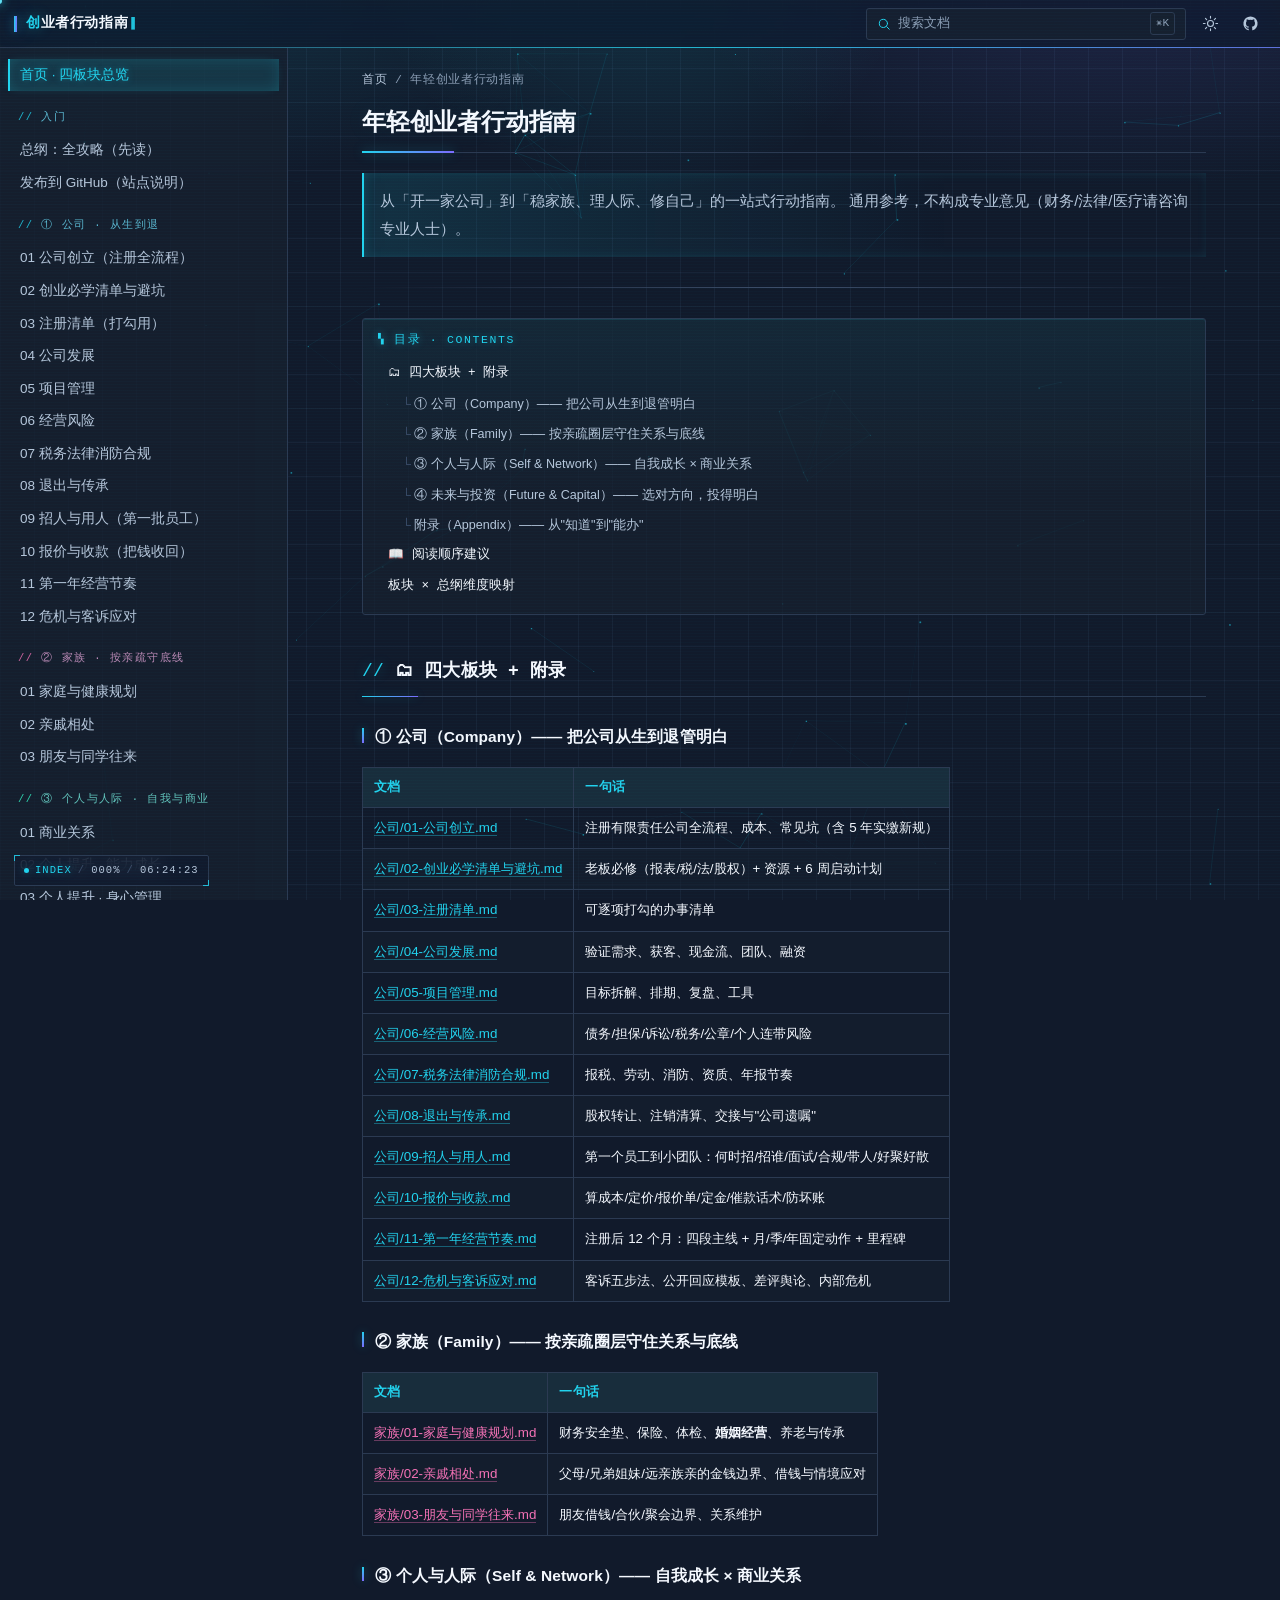
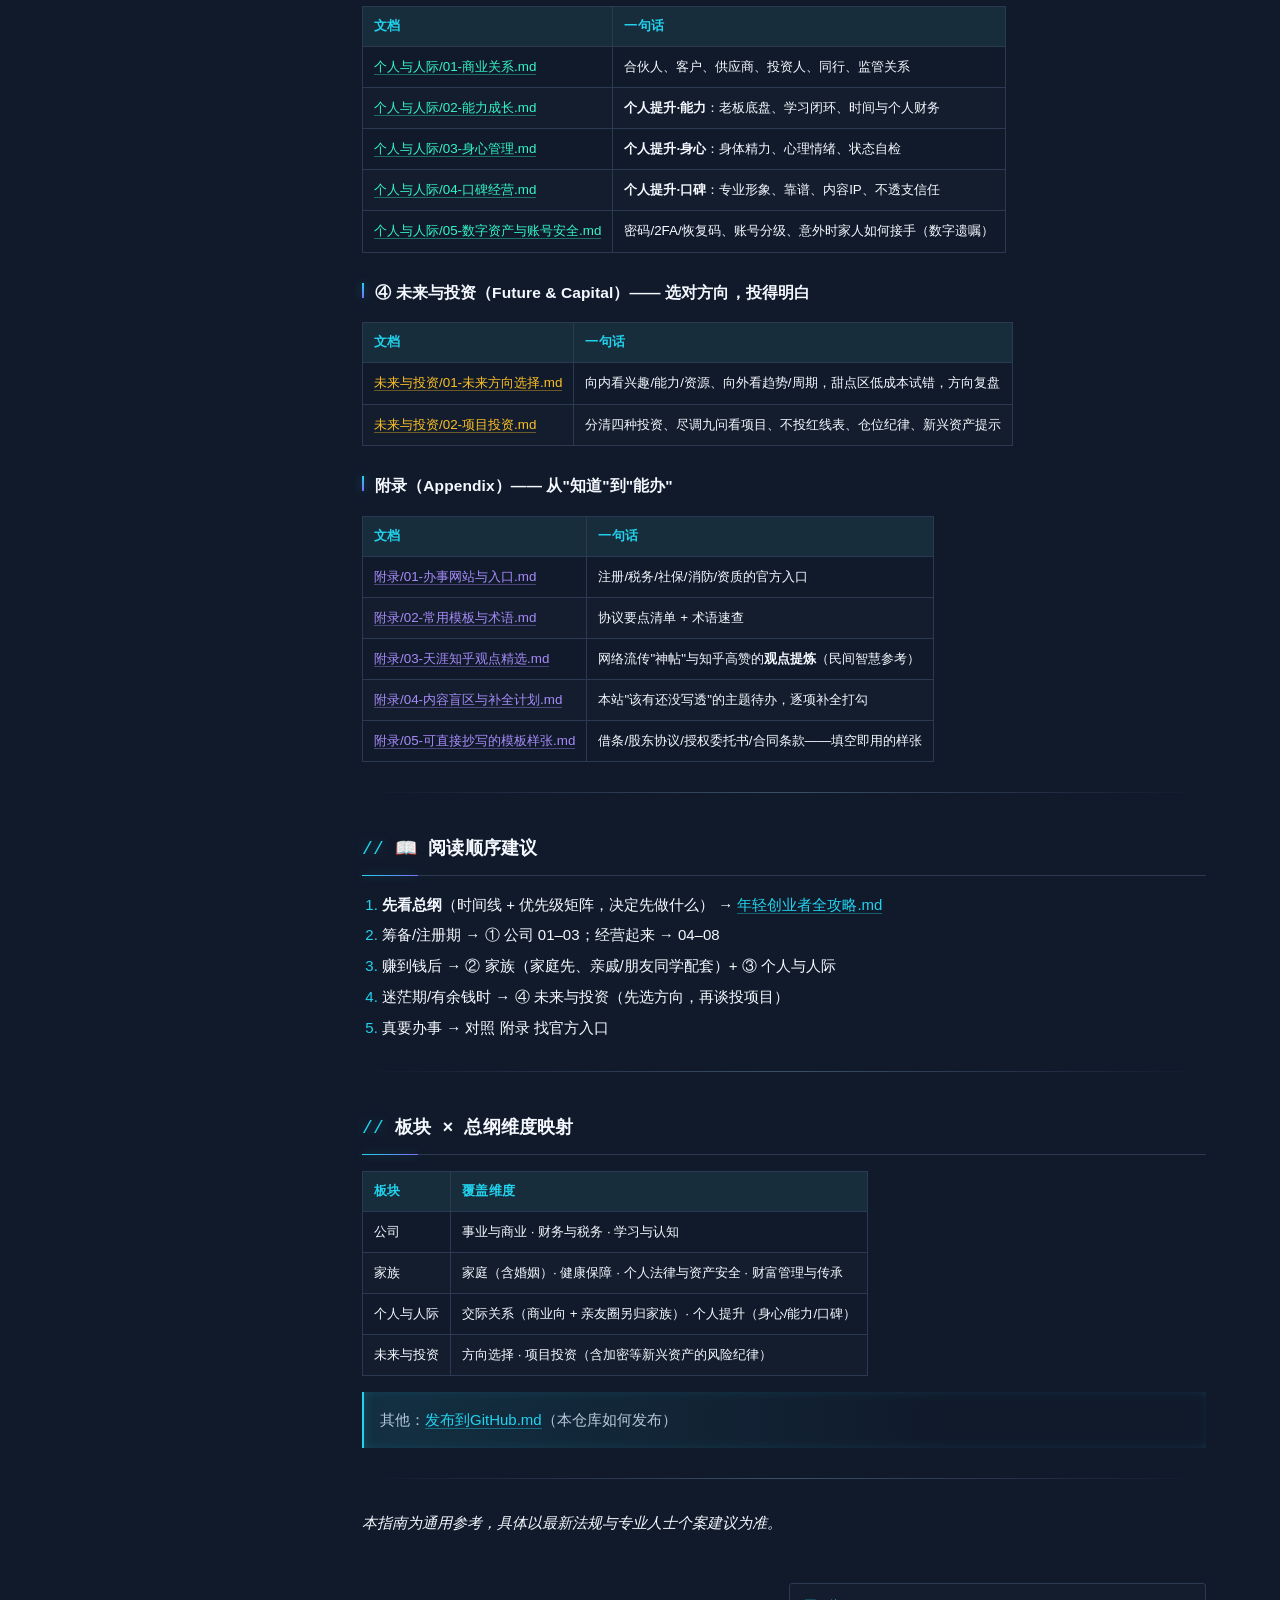
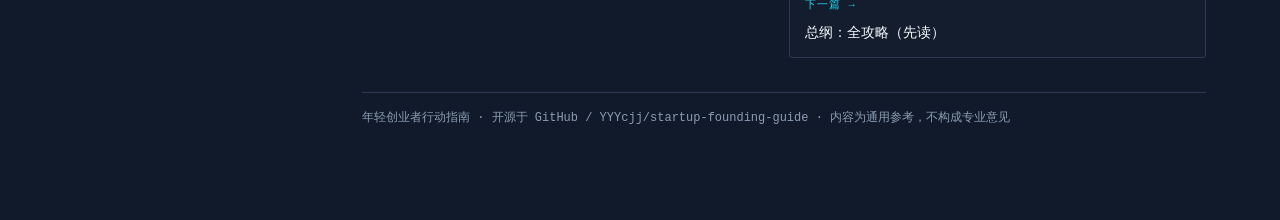
==== index.html @ 7c454488 "feat(fx): 去掉指针十字准星，改为光标光尾——canvas 绘制彗尾（按行进距离采样，尾巴长度不随刷新率变）、旋转能量核（悬停在链接/按钮上时'锁定'放大）、行进中向后 63 度锥角甩火星、点" ====
<!DOCTYPE html>
<html lang="zh-CN" data-theme="dark">
<head>
<meta charset="UTF-8">
<meta name="viewport" content="width=device-width, initial-scale=1.0, viewport-fit=cover">
<meta name="theme-color" content="#111a2b" media="(prefers-color-scheme: dark)">
<meta name="theme-color" content="#f7f9fc" media="(prefers-color-scheme: light)">
<title>年轻创业者行动指南</title>
<link rel="icon" href="data:image/svg+xml,%3Csvg xmlns='http://www.w3.org/2000/svg' viewBox='0 0 100 100'%3E%3Crect width='100' height='100' rx='20' fill='%23111a2b'/%3E%3Crect x='7' y='7' width='86' height='86' rx='14' fill='none' stroke='%2322d3ee' stroke-width='4'/%3E%3Ctext x='50' y='68' font-size='46' text-anchor='middle' fill='%2322d3ee' font-family='monospace'%3E创%3C/text%3E%3C/svg%3E">
<link rel="stylesheet" href="assets/style.css">
<script src="assets/nav.js"></script>
<script src="assets/vendor/marked.min.js"></script>
</head>
<body>
<div class="progress" id="progress"></div>

<!-- FX-2：粒子星网 / 光标光尾 / 换页冲击波 / HUD 遥测 / 开机自检 -->
<canvas class="fx-stars" id="fxStars" aria-hidden="true"></canvas>
<canvas class="fx-trail" id="fxTrail" aria-hidden="true"></canvas>
<div class="fx-wipe" id="fxWipe" aria-hidden="true"></div>
<div class="fx-hud" id="fxHud" aria-hidden="true">
  <span class="hud-dot"></span>
  <span class="hud-sec" id="hudSec">INDEX</span>
  <span class="hud-sep">/</span>
  <span class="hud-num" id="hudPct">000%</span>
  <span class="hud-sep">/</span>
  <span class="hud-num" id="hudTime">--:--:--</span>
</div>
<div class="fx-boot" id="fxBoot" aria-hidden="true">
  <div class="fx-boot-inner">
    <div class="fx-boot-title"><b>创</b> · FOUNDER OS</div>
    <div class="fx-boot-log" id="fxBootLog"></div>
    <div class="fx-boot-bar"><i id="fxBootBar"></i></div>
    <div class="fx-boot-hint">点击任意位置跳过</div>
  </div>
</div>

<header class="topbar">
  <button class="icon-btn menu" id="btnMenu" aria-label="菜单">
    <svg viewBox="0 0 24 24" fill="none" stroke="currentColor" stroke-width="1.6" stroke-linecap="round"><path d="M3 6h18M3 12h18M3 18h18"/></svg>
  </button>
  <div class="logo"><b>创</b><span class="full">业者行动指南</span></div>
  <div class="spacer"></div>
  <div class="search-pill" id="searchPill" role="button" tabindex="0" aria-label="搜索">
    <svg viewBox="0 0 24 24" fill="none" stroke="currentColor" stroke-width="1.7" stroke-linecap="round"><circle cx="11" cy="11" r="7"/><path d="M16.5 16.5 21 21"/></svg>
    <span>搜索文档</span><span class="kbd">⌘K</span>
  </div>
  <button class="icon-btn" id="btnTheme" aria-label="切换主题" title="切换主题">
    <svg class="icon-moon" viewBox="0 0 24 24" fill="none" stroke="currentColor" stroke-width="1.6" stroke-linecap="round"><path d="M21 12.8A8.5 8.5 0 1 1 11.2 3a7 7 0 0 0 9.8 9.8Z"/></svg>
    <svg class="icon-sun" viewBox="0 0 24 24" fill="none" stroke="currentColor" stroke-width="1.6" stroke-linecap="round"><circle cx="12" cy="12" r="4.2"/><path d="M12 2v2.4M12 19.6V22M2 12h2.4M19.6 12H22M4.9 4.9l1.7 1.7M17.4 17.4l1.7 1.7M19.1 4.9l-1.7 1.7M6.6 17.4l-1.7 1.7"/></svg>
  </button>
  <button class="icon-btn" id="btnGit" aria-label="GitHub 仓库" title="GitHub 仓库">
    <svg viewBox="0 0 24 24" fill="currentColor"><path d="M12 2a10 10 0 0 0-3.16 19.49c.5.09.68-.22.68-.48v-1.7c-2.78.6-3.37-1.34-3.37-1.34-.45-1.16-1.1-1.47-1.1-1.47-.9-.62.07-.6.07-.6 1 .07 1.53 1.03 1.53 1.03.88 1.52 2.31 1.08 2.87.83.09-.64.35-1.08.63-1.33-2.22-.25-4.55-1.11-4.55-4.94 0-1.09.39-1.98 1.03-2.68-.1-.25-.45-1.27.1-2.65 0 0 .84-.27 2.75 1.02a9.5 9.5 0 0 1 5 0c1.91-1.29 2.75-1.02 2.75-1.02.55 1.38.2 2.4.1 2.65.64.7 1.03 1.59 1.03 2.68 0 3.84-2.34 4.68-4.57 4.93.36.31.68.92.68 1.85v2.74c0 .27.18.58.69.48A10 10 0 0 0 12 2Z"/></svg>
  </button>
</header>

<div class="scrim" id="scrim"></div>
<div class="layout">
  <aside class="side" id="side"></aside>
  <main class="content">
    <div class="crumb" id="crumb"></div>
    <article class="doc" id="doc"><div class="splash"><div class="spin"></div>加载中…</div></article>
    <div class="pager" id="pager"></div>
    <footer class="site-foot" id="siteFoot"></footer>
  </main>
</div>

<button class="to-top" id="toTop" aria-label="回到顶部">↑</button>

<!-- 搜索面板 -->
<div class="search-box" id="searchBox">
  <div class="search-card">
    <input id="searchInput" type="text" placeholder="输入关键词搜索全文（支持中文）…" autocomplete="off">
    <div class="search-results" id="searchResults"></div>
  </div>
</div>

<script>
(function () {
  "use strict";
  var S = window.SITE, FLAT = window.FLAT;
  var cache = {};          // path -> {text, html, title}
  var curFile = null;
  var $ = function (id) { return document.getElementById(id); };
  var docEl = $("doc"), crumbEl = $("crumb"), pagerEl = $("pager"), sideEl = $("side");
  var lastSearchQuery = "";

  /* ---------- 主题 ---------- */
  // v2：改用新键位，避免旧的浅色偏好覆盖新的暗黑默认值（一次性迁移）
  var THEME_KEY = "sg-theme-v2";
  function applyTheme(t) {
    document.documentElement.setAttribute("data-theme", t);
    var btn = $("btnTheme");
    var label = t === "dark" ? "切换到浅色" : "切换到深色";
    btn.setAttribute("aria-label", label);
    btn.setAttribute("title", label);
    try { localStorage.setItem(THEME_KEY, t); } catch (e) {}
  }
  (function initTheme() {
    var saved = null; try { saved = localStorage.getItem(THEME_KEY); } catch (e) {}
    // 默认走暗黑霓虹；用户手动切过一次后尊重其选择
    applyTheme(saved || "dark");
  })();
  $("btnTheme").onclick = function () {
    var cur = document.documentElement.getAttribute("data-theme");
    applyTheme(cur === "dark" ? "light" : "dark");
  };

  /* ---------- 路径编码（中文路径） ---------- */
  function enc(f) {
    return f.split("/").map(encodeURIComponent).join("/");
  }

  /* ---------- 板块识别：取路径首段，用于按板块换色 ---------- */
  var SECS = ["公司", "家族", "个人与人际", "未来与投资", "附录"];
  function secOf(f) {
    var g = (f || "").split("/")[0];
    return SECS.indexOf(g) >= 0 ? g : "";
  }
  function setPageSec(f) {
    var s = secOf(f);
    if (s) document.documentElement.setAttribute("data-sec", s);
    else document.documentElement.removeAttribute("data-sec");
    hudSecUpdate();                    // 左下角遥测条同步显示当前板块
  }
  /* 给指向各板块的站内链接打色标 —— 一眼看出这条链接跳到哪个板块 */
  function tagLinks() {
    var as = docEl.querySelectorAll("a[href]");
    for (var i = 0; i < as.length; i++) {
      var m = (as[i].getAttribute("href") || "").match(/^#\/([^#]+)/);
      if (!m) continue;
      var p; try { p = decodeURIComponent(m[1]); } catch (e) { p = m[1]; }
      var s = secOf(p);
      if (s) as[i].setAttribute("data-sec", s);
    }
  }

  /* ---------- 侧栏 ---------- */
  function buildNav() {
    var h = "";
    h += '<div class="group"><a class="item" data-f="' + S.home.f + '" href="#/' + enc(S.home.f) + '">' + S.home.t + '</a></div>';
    S.groups.forEach(function (g) {
      var sk = secOf(g.items.length ? g.items[0].f : "");
      h += '<div class="group"' + (sk ? ' data-sec="' + sk + '"' : "") + '><div class="group-name">' + g.name + "</div>";
      g.items.forEach(function (it) {
        h += '<a class="item" data-f="' + it.f + '" href="#/' + enc(it.f) + '">' + it.t + "</a>";
      });
      h += "</div>";
    });
    sideEl.innerHTML = h;
    sideEl.addEventListener("click", function (e) {
      var a = e.target.closest("a.item");
      if (a) closeNav();
    });
  }
  function setActive(f) {
    var items = sideEl.querySelectorAll("a.item");
    for (var i = 0; i < items.length; i++) {
      items[i].classList.toggle("active", items[i].getAttribute("data-f") === f);
    }
  }
  /* 移动端抽屉 */
  function openNav() { document.body.classList.add("nav-open"); }
  function closeNav() { document.body.classList.remove("nav-open"); }
  $("btnMenu").onclick = openNav;
  $("scrim").onclick = closeNav;
  window.addEventListener("resize", function () { if (innerWidth > 900) closeNav(); });

  /* ---------- Markdown 渲染配置 ---------- */
  marked.setOptions({ gfm: true, breaks: false });
  /* 站内相对链接规范化：把 md 里相对「所在目录」的链接解析回仓库根路径 */
  var curSegs = [];   // 当前文档所在目录的路径段，如 ['公司'] / []
  function normJoin(rel) {
    var seg = curSegs.slice();
    rel.split("/").forEach(function (p) {
      if (!p || p === ".") return;
      if (p === "..") { if (seg.length) seg.pop(); }
      else seg.push(p);
    });
    return seg.join("/");
  }
  var renderer = new marked.Renderer();
  renderer.link = function (href, title, text) {
    if (!href) return text;
    if (/^https?:|^mailto:/i.test(href)) {
      return '<a href="' + href + '" target="_blank" rel="noopener"' + (title ? ' title="' + title + '"' : "") + ">" + text + "</a>";
    }
    if (href.charAt(0) === "#") {   // 同页锚点
      return '<a href="' + href + '"' + (title ? ' title="' + title + '"' : "") + ">" + text + "</a>";
    }
    var target = normJoin(href);    // 站内相对 → 仓库根路径
    var isMd = /\.md$/i.test(target);
    return '<a href="' + (isMd ? "#/" + enc(target) : enc(target)) + '"' + (title ? ' title="' + title + '"' : "") + ">" + text + "</a>";
  };
  renderer.image = function (href, title, text) {
    var src = /^https?:/i.test(href) ? href : enc(normJoin(href));
    return '<img src="' + src + '" alt="' + (text || "") + '"' + (title ? ' title="' + title + '"' : "") + ">";
  };
  marked.setOptions({ renderer: renderer });

  /* ---------- 文档加载 ---------- */
  function guessTitle(text) {
    var m = text.match(/^#\s+(.+)$/m);
    return m ? m[1].trim() : "";
  }
  function fetchDoc(f) {
    return fetch(enc(f), { cache: "no-store" }).then(function (r) {
      if (!r.ok) throw new Error("HTTP " + r.status);
      return r.text();
    });
  }
  function ensure(f) {
    if (cache[f]) return Promise.resolve(cache[f]);
    return fetchDoc(f).then(function (text) {
      var title = guessTitle(text);
      curSegs = f.indexOf("/") >= 0 ? f.split("/").slice(0, -1) : [];
      var html = marked.parse(text);
      cache[f] = { text: text, html: html, title: title };
      return cache[f];
    });
  }
  function docLinkText(f) {
    for (var i = 0; i < FLAT.length; i++) if (FLAT[i].f === f) return FLAT[i].t;
    return f.replace(/\.md$/, "");
  }
  function load(f, fromHash) {
    var promise;
    if (curFile === f && cache[f]) promise = Promise.resolve(cache[f]);
    else promise = ensure(f);
    if (!fromHash && history.replaceState) {
      try { history.replaceState(null, "", "#/" + enc(f)); } catch (e) {}
    }
    promise.then(function (d) {
      curFile = f;
      setPageSec(f);            // 整页换色：标题/链接/表头/进度条/背景光晕全部跟随
      setActive(f);
      var siteT = "年轻创业者行动指南";
      document.title = d.title && d.title !== siteT ? d.title + " · " + siteT : siteT;
      crumbEl.innerHTML = crumbFor(d.title);
      docEl.innerHTML = d.html;
      injectIds();
      buildToc(d);
      tagLinks();
      buildPager(f);
      markSearch();
      window.scrollTo(0, 0);
      armReveal();
      wipe();               // 换页冲击波（首次进入不播）
      decodeH1();           // 标题字形逐帧落定
      onScroll();           // 立刻同步 HUD 读数的百分比
      // 记住位置（含锚点）
      var key = "sg-last"; try { localStorage.setItem(key, f); } catch (e) {}
      var anchor = location.hash.replace(/^#\/.*?(?=#|$)/, "");
      if (anchor && fromHash) {
        var aId = null;
        try { aId = decodeURIComponent(anchor.slice(1)); } catch (err) { aId = anchor.slice(1); }
        var el = document.getElementById(aId);
        if (el) setTimeout(function () { el.scrollIntoView(); }, 30);
      }
    }).catch(function (err) {
      // 友好化：不再只丢一行报错，给出可点的出口（回首页 / 去搜索 / 看同类文档）
      if (io) io.disconnect();
      curFile = null;
      setPageSec("");
      setActive("");
      crumbEl.innerHTML = crumbFor("未找到");
      pagerEl.innerHTML = "";
      document.title = "未找到 · 年轻创业者行动指南";
      var guess = f.replace(/\.md$/i, "").split("/").pop().replace(/^\d+-/, "");
      docEl.innerHTML =
        '<div class="doc-error">' +
          '<div class="err-code">404</div>' +
          '<div class="err-title">找不到这篇文档</div>' +
          '<div class="err-path">' + f + "</div>" +
          '<div class="err-hint">可能是链接拼写有误，或这篇内容被改名/移动过。</div>' +
          '<div class="err-acts">' +
            '<a class="err-btn primary" href="#/">返回首页</a>' +
            '<a class="err-btn" href="#" id="errSearch">搜索「' + guess + '」</a>' +
          "</div>" +
        "</div>";
      var sb = $("errSearch");
      if (sb) sb.onclick = function (ev) {
        ev.preventDefault();
        openSearch();
        $("searchInput").value = guess;
        doSearch(guess);
      };
    });
  }
  function crumbFor(title) {
    return '<a href="#/">首页</a> / <span>' + (title || "") + "</span>";
  }
  /* 给 h1-h3 加锚点 id（兼容 GitHub 中文锚点命名） */
  function slug(s) {
    return s.trim().toLowerCase().replace(/[^\w\u4e00-\u9fa5]+/g, "-").replace(/^-+|-+$/g, "") || "sec";
  }
  function injectIds() {
    var hs = docEl.querySelectorAll("h1, h2, h3");
    var used = {};
    hs.forEach(function (h) {
      var base = slug(h.textContent);
      var id = base, n = 1;
      while (used[id]) { id = base + "-" + (++n); }
      used[id] = 1;
      h.id = id;
    });
  }
  function buildToc(d) {
    var old = docEl.querySelector(".toc-box");
    if (old) old.remove();
    var hs = docEl.querySelectorAll("h2, h3");
    if (hs.length < 3) return;
    var html = "<details class='toc-box' open><summary>目录 · CONTENTS</summary><ul>";
    hs.forEach(function (h) {
      var lv = h.tagName === "H2" ? "lv2" : "lv3";
      // 链接用站点路由格式 #/文件.md#锚点：新标签打开/深链也能正确落到锚点，不会把 hash 顶掉而跳回首页
      html += "<li class='" + lv + "'><a href='#/" + enc(curFile) + "#" + encodeURIComponent(h.id) + "'>" + h.textContent + "</a></li>";
    });
    html += "</ul></details>";
    var firstH2 = docEl.querySelector("h2");
    if (firstH2) firstH2.insertAdjacentHTML("beforebegin", html);
    else docEl.insertAdjacentHTML("beforeend", html);
  }

  /* ---------- 页内锚点点击：短距离平滑滚动，长距离直接跳（避免整屏高速掠过/动画打架的乱感） ---------- */
  docEl.addEventListener("click", function (e) {
    var a = e.target.closest ? e.target.closest("a") : null;
    if (!a) return;
    var h = a.getAttribute("href") || "";
    var id = null;
    var m2 = h.match(/^#\/[^#]*#([\s\S]+)$/);           // #/文件.md#锚点
    if (m2) {
      try { id = decodeURIComponent(m2[1]); } catch (err) { id = m2[1]; }
    } else if (h.charAt(0) === "#" && h.indexOf("#/") !== 0) {  // 裸 #锚点
      try { id = decodeURIComponent(h.slice(1)); } catch (err) { id = h.slice(1); }
    }
    if (!id) return;
    var el = document.getElementById(id);
    if (!el || !docEl.contains(el)) return;   // 找不到目标 = 跨文档链接，交给默认行为
    e.preventDefault();
    // 目标标题距视口顶部 ~66px（吸顶栏 52 + 留白）
    var dist = el.getBoundingClientRect().top - 66;
    window.scrollTo({
      top: Math.max(0, window.scrollY + dist),
      behavior: Math.abs(dist) > window.innerHeight * 0.6 ? "auto" : "smooth"
    });
    try { history.replaceState(null, "", "#/" + enc(curFile) + "#" + encodeURIComponent(id)); } catch (err) {}
  });
  function buildPager(f) {
    var idx = -1;
    for (var i = 0; i < FLAT.length; i++) if (FLAT[i].f === f) { idx = i; break; }
    var prev = idx > 0 ? FLAT[idx - 1] : null;
    var next = idx >= 0 && idx < FLAT.length - 1 ? FLAT[idx + 1] : null;
    var h = "";
    if (prev) h += '<a href="#/' + enc(prev.f) + '"><span class="dir">← 上一篇</span><span class="tt">' + prev.t + "</span></a>";
    else h += "<a style='visibility:hidden'></a>";
    if (next) h += '<a href="#/' + enc(next.f) + '"><span class="dir">下一篇 →</span><span class="tt">' + next.t + "</span></a>";
    pagerEl.innerHTML = h;
  }

  /* ---------- 全文搜索 ---------- */
  var allDocsReady = false;
  function preloadAll() {
    /* 分批预热：一次性开 30 条连接会把浏览器的并发额度占满，
       用户此时点侧栏就得排队等（弱网下能等出好几秒）。改成每批 4 篇、
       批间让出一帧，用户的手动导航永远优先。 */
    var i = 0;
    function batch() {
      if (i >= FLAT.length) { allDocsReady = true; return; }
      var ps = FLAT.slice(i, i + 4).map(function (it) { return ensure(it.f).catch(function () {}); });
      i += 4;
      Promise.all(ps).then(function () { setTimeout(batch, 30); });
    }
    return batch();
  }
  function ctxSnippet(text, q, max) {
    var idx = text.indexOf(q);
    if (idx < 0) return "";
    var start = Math.max(0, idx - max);
    var end = Math.min(text.length, idx + q.length + max);
    var s = text.slice(start, end).replace(/[#*`>|]/g, "").replace(/\s+/g, " ");
    if (start > 0) s = "…" + s;
    if (end < text.length) s = s + "…";
    return s;
  }
  function doSearch(q) {
    var box = $("searchResults");
    q = q.trim();
    lastSearchQuery = q;
    if (!q) { box.innerHTML = '<div class="none">输入关键词，全文即时搜索</div>'; return; }
    var results = [];
    FLAT.forEach(function (it) {
      var d = cache[it.f];
      if (!d) return;
      var low = d.text.toLowerCase(), lq = q.toLowerCase();
      var idx = low.indexOf(lq);
      if (idx < 0) return;
      results.push({ t: it.t, f: it.f, g: it.g, snip: ctxSnippet(d.text, low, 60) });
    });
    if (!results.length) { box.innerHTML = '<div class="none">没有匹配「' + q + '」的内容，换个关键词试试</div>'; return; }
    var h = "";
    results.forEach(function (r) {
      h += '<a href="#/' + enc(r.f) + '" data-q="' + q.replace(/"/g, "&quot;") + '">'
         + '<div class="r-t">' + r.t + '</div>'
         + '<div class="r-f">' + (r.g || "首页") + "</div>"
         + '<div class="r-s">' + r.snip + "</div></a>";
    });
    box.innerHTML = h;
  }
  /* 打开搜索 */
  function openSearch() { $("searchBox").classList.add("open"); setTimeout(function () { $("searchInput").focus(); }, 30); if (!allDocsReady) preloadAll(); }
  function closeSearch() { $("searchBox").classList.remove("open"); }
  $("searchPill").onclick = openSearch;
  $("searchBox").addEventListener("click", function (e) { if (e.target === $("searchBox")) closeSearch(); });
  document.addEventListener("keydown", function (e) {
    if ((e.metaKey || e.ctrlKey) && e.key.toLowerCase() === "k") { e.preventDefault(); openSearch(); }
    if (e.key === "Escape") { closeSearch(); closeNav(); }
  });
  var deb;
  $("searchInput").addEventListener("input", function () {
    clearTimeout(deb);
    var v = this.value;
    deb = setTimeout(function () { doSearch(v); }, 180);
  });
  $("searchResults").addEventListener("click", function (e) {
    var a = e.target.closest("a");
    if (!a) return;
    closeSearch();
    $("searchInput").value = "";
  });
  /* 搜索命中高亮（跳转后给一段标记） */
  function markSearch() {
    var q = lastSearchQuery;
    if (!q) return;
    var low = q.toLowerCase();
    // 只在文档可见文本节点做高亮，避开已渲染的脚本/样式
    var nodes = docEl.querySelectorAll("p, li, td, h2, h3, blockquote");
    var replaced = 0;
    nodes.forEach(function (n) {
      if (replaced > 8 || n.querySelector("mark")) return;
      var walker = document.createTreeWalker(n, NodeFilter.SHOW_TEXT, null);
      var texts = [];
      var node;
      while ((node = walker.nextNode())) {
        var idx = node.nodeValue.toLowerCase().indexOf(low);
        if (idx >= 0) texts.push({ node: node, idx: idx });
      }
      // 从后往前替换
      texts.reverse().forEach(function (t) {
        var v = t.node.nodeValue;
        var m = document.createElement("mark");
        m.textContent = v.substr(t.idx, q.length);
        var frag = document.createDocumentFragment();
        frag.appendChild(document.createTextNode(v.substr(0, t.idx)));
        frag.appendChild(m);
        frag.appendChild(document.createTextNode(v.substr(t.idx + q.length)));
        t.node.parentNode.replaceChild(frag, t.node);
        replaced++;
      });
    });
  }

  /* ---------- FX：指针环境光（仅精细指针设备，触摸端自动跳过） ---------- */
  (function envGlow() {
    if (!window.matchMedia || !matchMedia("(hover: hover) and (pointer: fine)").matches) return;
    var raf = 0, x = 50, y = -10;
    window.addEventListener("pointermove", function (e) {
      x = (e.clientX / innerWidth) * 100;
      y = (e.clientY / innerHeight) * 100;
      if (raf) return;                       // rAF 节流，避免高频重绘
      raf = requestAnimationFrame(function () {
        raf = 0;
        var st = document.documentElement.style;
        st.setProperty("--mx", x.toFixed(2) + "%");
        st.setProperty("--my", y.toFixed(2) + "%");
      });
    }, { passive: true });
  })();

  /* ---------- FX：滚动逐个显现 ---------- */
  var reduceMotion = !!(window.matchMedia && matchMedia("(prefers-reduced-motion: reduce)").matches);
  var io = null;
  if (!reduceMotion && "IntersectionObserver" in window) {
    io = new IntersectionObserver(function (ents) {
      for (var i = 0; i < ents.length; i++) {
        if (ents[i].isIntersecting) { ents[i].target.classList.add("in"); io.unobserve(ents[i].target); }
      }
    }, { rootMargin: "0px 0px -6% 0px", threshold: 0.01 });
  }
  function armReveal() {
    if (!io) return;                          // 无 observer / 用户要求减少动效 → 内容常显
    io.disconnect();
    var kids = docEl.children;
    for (var i = 0; i < kids.length; i++) {
      if (i < 2) continue;                    // 首屏最上方两块不位移，避免开场闪动
      kids[i].classList.add("reveal");
      io.observe(kids[i]);
    }
  }

  /* ============================================================
     FX-2：粒子星网 / 换页冲击波 / 标题解码 / HUD 遥测 / 点击涟漪 / 开机自检
     全部在 prefers-reduced-motion 下自动关闭
     ============================================================ */

  /* ---------- 粒子星网：canvas 铺在内容之下，颜色跟板块走 ---------- */
  (function stars() {
    var cv = $("fxStars");
    if (!cv) return;
    if (reduceMotion) { cv.remove(); return; }
    var ctx = cv.getContext && cv.getContext("2d");
    if (!ctx) { cv.remove(); return; }

    var dpr = Math.min(window.devicePixelRatio || 1, 2);
    var W = 0, H = 0, pts = [], col = [34, 211, 238], raf = 0, tick = 0, live = true;

    /* 从 CSS 变量读主色，hex → rgb；每 45 帧刷一次，板块换色后自动跟上 */
    function readColor() {
      var v = getComputedStyle(document.documentElement).getPropertyValue("--neon").trim();
      var m = v.match(/^#([0-9a-f]{6})$/i);
      if (m) { var n = parseInt(m[1], 16); col = [(n >> 16) & 255, (n >> 8) & 255, n & 255]; }
    }
    function size() {
      W = cv.width = Math.round(innerWidth * dpr);
      H = cv.height = Math.round(innerHeight * dpr);
      cv.style.width = innerWidth + "px";
      cv.style.height = innerHeight + "px";
      var n = Math.max(16, Math.min(110, Math.round((innerWidth * innerHeight) / 17000)));
      pts = [];
      for (var i = 0; i < n; i++) pts.push({
        x: Math.random() * W, y: Math.random() * H,
        vx: (Math.random() - .5) * .22 * dpr,
        vy: (Math.random() - .5) * .22 * dpr,
        s: (Math.random() * 1.1 + .6) * dpr
      });
    }
    function frame() {
      raf = 0;
      if (!live) return;
      if (++tick % 45 === 0) readColor();
      ctx.clearRect(0, 0, W, H);
      var link = 118 * dpr, c = col[0] + "," + col[1] + "," + col[2];
      for (var i = 0; i < pts.length; i++) {
        var p = pts[i];
        p.x += p.vx; p.y += p.vy;
        if (p.x < -20) p.x = W + 20; else if (p.x > W + 20) p.x = -20;
        if (p.y < -20) p.y = H + 20; else if (p.y > H + 20) p.y = -20;
        ctx.fillStyle = "rgba(" + c + ",.62)";
        ctx.fillRect(p.x, p.y, p.s, p.s);
        for (var j = i + 1; j < pts.length; j++) {
          var q = pts[j], dx = p.x - q.x, dy = p.y - q.y, d2 = dx * dx + dy * dy;
          if (d2 > link * link) continue;
          ctx.strokeStyle = "rgba(" + c + "," + ((1 - Math.sqrt(d2) / link) * .42).toFixed(3) + ")";
          ctx.lineWidth = dpr * .6;
          ctx.beginPath(); ctx.moveTo(p.x, p.y); ctx.lineTo(q.x, q.y); ctx.stroke();
        }
      }
      raf = requestAnimationFrame(frame);
    }
    function start() { if (!raf && live) raf = requestAnimationFrame(frame); }
    function stop() { if (raf) { cancelAnimationFrame(raf); raf = 0; } }

    readColor(); size(); start();
    var rt = 0;
    window.addEventListener("resize", function () {
      clearTimeout(rt);
      rt = setTimeout(size, 180);
    });
    document.addEventListener("visibilitychange", function () {
      live = !document.hidden;               // 切到后台立即停，不白烧电
      if (live) start(); else stop();
    });
  })();

  /* ---------- FX：光标光尾（取代旧十字准星；仅精细指针设备） ----------
     头部带惯性追随指针 —— 彗尾 + 旋转能量核；停下约 1.7s 后自然敛去并休眠。
     点击时炸开一圈火星，与 CSS 涟漪叠加。 */
  var fxSparks = null;                       // 暴露给点击处理器
  (function trail() {
    var cv = $("fxTrail");
    if (!cv) return;
    if (reduceMotion || !window.matchMedia ||
        !matchMedia("(hover: hover) and (pointer: fine)").matches) { cv.remove(); return; }
    var ctx = cv.getContext && cv.getContext("2d");
    if (!ctx) { cv.remove(); return; }

    var dpr = Math.min(window.devicePixelRatio || 1, 2);
    var W = 0, H = 0, raf = 0, live = true, tf = 0, idle = 1e9;
    var col = [34, 211, 238], colT = 0;
    var tx = -1e4, ty = -1e4, hx = -1e4, hy = -1e4, hA = 0, hot = 0, hoverHot = false;
    var rib = [], lx = -1e4, ly = -1e4, parts = [], last = 0;
    var MAXP = 170, RIB = 22, IDLE = 1700, STEP = 6;   // 尾长(点) / 静止多久后敛去(ms) / 采样步长(px)

    function rgb(a) { return "rgba(" + col[0] + "," + col[1] + "," + col[2] + "," + a + ")"; }

    function readColor() {
      var v = getComputedStyle(document.documentElement).getPropertyValue("--neon").trim();
      var m = v.match(/^#([0-9a-f]{6})$/i);
      if (m) { var n = parseInt(m[1], 16); col = [(n >> 16) & 255, (n >> 8) & 255, n & 255]; }
    }
    function size() {
      W = innerWidth; H = innerHeight;
      cv.width = Math.round(W * dpr); cv.height = Math.round(H * dpr);
      cv.style.width = W + "px"; cv.style.height = H + "px";
      ctx.setTransform(dpr, 0, 0, dpr, 0, 0);   // 尺寸变化会重置变换，必须重设
      rib.length = 0; lx = ly = -1e4;
    }
    function spawn(x, y, vx, vy, t, s, w) {
      if (parts.length >= MAXP) parts.shift();
      parts.push({ x: x, y: y, vx: vx, vy: vy, t: t, m: t, s: s, w: w ? 1 : 0 });
    }
    /* 火花爆：点击处向四周炸开（深色底用叠加发光，浅色底改用正常混合才看得见） */
    fxSparks = function (cx, cy, n) {
      for (var i = 0; i < (n || 18); i++) {
        var a = Math.random() * 6.2832, sp = Math.random() * 3.6 + 1.1;
        spawn(cx, cy, Math.cos(a) * sp, Math.sin(a) * sp,
              26 + Math.random() * 30, Math.random() * 1.6 + 1.1, Math.random() < .35);
      }
    };

    function frame() {
      raf = 0;
      if (!live) return;
      /* 时间归一：所有插值都换算成"相对 60Hz 的倍率"，在 120Hz ProMotion 屏上手感才一致 */
      var now = performance.now();
      var dt = Math.min(64, now - last);       // 切后台回来时不让时间一次性暴冲
      var k = Math.max(.25, dt / 16.67);
      last = now;
      var kA = 1 - Math.pow(.9, k);            // 淡入淡出 / 呼吸
      var kH = 1 - Math.pow(.7, k);            // 头部追随（60Hz 下为 0.3）
      var kD = Math.pow(.93, k);               // 火星摩擦
      tf += k;
      if (now - colT > 480) { colT = now; readColor(); }
      ctx.clearRect(0, 0, W, H);

      idle += dt;
      var i, p;
      var dx = tx - hx, dy = ty - hy;

      /* 头部惯性追随指针：只走一部分，落差即尾部张力；跨屏瞬移不拉丝 */
      if (tx > -1e3) {
        if (hx < -1e3 || (dx * dx + dy * dy) > 250 * 250) { hx = tx; hy = ty; rib.length = 0; lx = ly = -1e4; }
        hx += dx * kH; hy += dy * kH;
      }
      var sp = hx < -1e3 ? 0 : Math.sqrt(dx * dx + dy * dy);
      var on = hx > -1e3 && idle < IDLE;
      hA += ((on ? 1 : 0) - hA) * kA;

      /* 轨迹采样：按"走过的距离"落点（不是按帧），尾巴长度就不会随刷新率变长变短 */
      if (hA > .02 && hx > -1e3) {
        var mx = hx - lx, my = hy - ly;
        if (mx * mx + my * my > STEP * STEP) {
          rib.push(hx, hy); lx = hx; ly = hy;
          if (rib.length > RIB * 2) { rib.shift(); rib.shift(); }
        }
      } else if (hA <= .02) { rib.length = 0; lx = ly = -1e4; }

      ctx.globalCompositeOperation =
        document.documentElement.getAttribute("data-theme") === "light" ? "source-over" : "lighter";

      /* ① 彗尾：自头至尾逐段变细变淡 */
      var n = rib.length / 2;
      if (n > 2) {
        ctx.lineCap = "round";
        for (i = 1; i < n; i++) {
          var t = i / n;
          ctx.strokeStyle = rgb(t * t * .46 * hA + .012);
          ctx.lineWidth = t * 5 + .35;
          ctx.beginPath();
          ctx.moveTo(rib[(i - 1) * 2], rib[(i - 1) * 2 + 1]);
          ctx.lineTo(rib[i * 2], rib[i * 2 + 1]);
          ctx.stroke();
        }
      }

      /* ② 能量核：外圈柔光 + 旋转弧 + 芯点；压在可点元素上时"锁定"放大 */
      if (hA > .015 && hx > -1e3) {
        hot += ((hoverHot ? 1 : 0) - hot) * (1 - Math.pow(.84, k));
        var g = ctx.createRadialGradient(hx, hy, 0, hx, hy, 58);
        g.addColorStop(0, rgb((.17 + .1 * hot) * hA));
        g.addColorStop(.42, rgb(.06 * hA));
        g.addColorStop(1, rgb(0));
        ctx.fillStyle = g;
        ctx.beginPath(); ctx.arc(hx, hy, 58, 0, 6.2832); ctx.fill();

        var seg = 3 + (hot > .5 ? 1 : 0);
        var rot = tf * .02, r0 = 11.5 + 3.2 * hot + Math.sin(tf * .045) * 1.1;
        ctx.strokeStyle = rgb((.5 + .4 * hot) * hA); ctx.lineWidth = 1 + hot * .4;
        for (i = 0; i < seg; i++) {
          var a0 = rot + i * (6.2832 / seg);
          ctx.beginPath(); ctx.arc(hx, hy, r0, a0, a0 + 1.5 - .9 * hot); ctx.stroke();
        }
        ctx.fillStyle = "rgba(255,255,255," + ((.8 + .2 * hot) * hA) + ")";
        ctx.beginPath(); ctx.arc(hx, hy, 1.6 + hot * .8, 0, 6.2832); ctx.fill();
      }

      /* ③ 行进时向后甩火星：方向由位移定（限制在后向 ±63° 锥角），快则溅得远 */
      if (on && hA > .35 && sp > 1.3) {
        var back = Math.atan2(dy, dx) + Math.PI;
        var cnt = Math.round(Math.min(5, 1 + (sp / 3.5 | 0)) * Math.min(2, k));
        for (i = 0; i < cnt; i++) {
          var a = back + (Math.random() - .5) * 2.2;
          var m = (Math.random() * .8 + .35) * Math.min(6, sp * .55 + .8);
          spawn(hx + (Math.random() - .5) * 4, hy + (Math.random() - .5) * 4,
                Math.cos(a) * m, Math.sin(a) * m,
                24 + Math.random() * 26, Math.random() * 1.5 + .9,
                Math.random() < .28);
        }
      }

      /* ④ 火星池（点击炸开的也在这里衰减） */
      for (i = parts.length - 1; i >= 0; i--) {
        p = parts[i];
        p.x += p.vx * k; p.y += p.vy * k;
        p.vx *= kD; p.vy = p.vy * kD + .012 * k;    // 轻微下坠，像散落火星
        if ((p.t -= k) <= 0) { parts.splice(i, 1); continue; }
        var fade = p.t / p.m;
        ctx.fillStyle = p.w ? "rgba(255,255,255," + (fade * .62) + ")" : rgb(fade * .78);
        ctx.fillRect(p.x - p.s / 2, p.y - p.s / 2, p.s, p.s);
      }

      /* 完全静止 → 清屏并休眠，不空转烧电（下一次指针移动自动唤醒） */
      if (hA < .012 && !parts.length && idle > IDLE + 400) { ctx.clearRect(0, 0, W, H); return; }
      raf = requestAnimationFrame(frame);
    }
    /* 只在"从休眠中被唤醒"时重置时间基准 —— 每帧都重置会让 dt 退化成鼠标事件间隔 */
    function start() { if (!raf && live) { last = performance.now(); raf = requestAnimationFrame(frame); } }
    function stop() { if (raf) { cancelAnimationFrame(raf); raf = 0; } }

    window.addEventListener("pointermove", function (e) {
      if (e.pointerType && e.pointerType !== "mouse") return;
      tx = e.clientX; ty = e.clientY; idle = 0;
      var t = e.target;
      hoverHot = !!(t && t.closest && t.closest("a,button,input,summary,.side a,.toc a"));
      start();
    }, { passive: true });
    /* 指针离开窗口：清掉目标位，回来时不会拉出一道跨屏长丝 */
    document.addEventListener("pointerleave", function () {
      tx = ty = -1e4; idle = IDLE + 500;
    }, { passive: true });

    var rt = 0;
    window.addEventListener("resize", function () {
      clearTimeout(rt);
      rt = setTimeout(size, 180);
    });
    document.addEventListener("visibilitychange", function () {
      live = !document.hidden;
      if (live) { idle = IDLE + 500; last = performance.now(); } else stop();
    });

    readColor(); size();
  })();

  /* ---------- 换页冲击波：首次进入不播，之后每次切文档扫一道 ---------- */
  var fxFirst = true;
  function wipe() {
    if (reduceMotion || fxFirst) { fxFirst = false; return; }
    var w = $("fxWipe");
    if (!w) return;
    w.classList.remove("run");
    void w.offsetWidth;                      // 强制重排，动画才能重启动
    w.classList.add("run");
  }

  /* ---------- 标题解码：字形逐帧"落定"（仅纯文本 h1，避免破坏内联标记） ---------- */
  function decodeH1() {
    if (reduceMotion) return;
    var el = docEl.querySelector("h1");
    if (!el || el.children.length) return;
    var finalText = el.textContent || "";
    if (!finalText || finalText.length > 40) return;
    var glyphs = "ABCDEFGHJKLMNPQRSTUVWXYZ0123456789/\\<>#*+=";
    var len = finalText.length, total = 13, frame = 0;
    el.classList.add("fx-decode");
    var iv = setInterval(function () {
      frame++;
      var p = frame / total, out = "";
      for (var i = 0; i < len; i++) {
        var ch = finalText.charAt(i);
        if (i < p * len) out += ch;
        else if (ch === " ") out += " ";
        else if (ch.charCodeAt(0) > 0x2e80) out += "·";                       // 汉字：占位符保持等宽
        else out += glyphs.charAt((Math.random() * glyphs.length) | 0);
      }
      el.textContent = out;
      if (frame >= total) {
        clearInterval(iv);
        el.textContent = finalText;
        el.classList.remove("fx-decode");
      }
    }, 32);
  }

  /* ---------- HUD 遥测：板块 / 阅读进度 / 时钟 ---------- */
  var hudSec = $("hudSec"), hudPct = $("hudPct"), hudTime = $("hudTime");
  function hudSecUpdate() {
    var s = document.documentElement.getAttribute("data-sec");
    if (hudSec) hudSec.textContent = s || "INDEX";
  }
  (function hudClock() {
    if (!hudTime) return;
    function tick() {
      var d = new Date(), p = function (n) { return (n < 10 ? "0" : "") + n; };
      hudTime.textContent = p(d.getHours()) + ":" + p(d.getMinutes()) + ":" + p(d.getSeconds());
    }
    tick();
    setInterval(tick, 1000);
  })();

  /* ---------- 点击涟漪（仅鼠标；触屏已有原生按下反馈） ---------- */
  document.addEventListener("pointerdown", function (e) {
    if (reduceMotion || e.pointerType !== "mouse") return;
    var d = document.createElement("div");
    d.className = "fx-ripple";
    d.style.left = e.clientX + "px";
    d.style.top = e.clientY + "px";
    document.body.appendChild(d);
    if (fxSparks) fxSparks(e.clientX, e.clientY, 18);   // 光环 + 火花爆
    setTimeout(function () { if (d.parentNode) d.parentNode.removeChild(d); }, 640);
  }, { passive: true });

  /* ---------- 开机自检：每会话仅首屏一次，点按/按键可跳过 ---------- */
  (function boot() {
    var b = $("fxBoot");
    if (!b) return;
    if (reduceMotion) { b.remove(); return; }
    var seen = 0;
    try { seen = sessionStorage.getItem("sg-boot") ? 1 : 0; } catch (e) {}
    if (seen) { b.remove(); return; }         // 会话内已看过 → 不再打扰
    try { sessionStorage.setItem("sg-boot", "1"); } catch (e) {}

    b.style.cursor = "pointer";
    var log = $("fxBootLog"), bar = $("fxBootBar");
    var lines = [
      "&gt; 挂载 FOUNDER-OS <span class='ok'>v1.0</span>",
      "&gt; 载入知识库&nbsp;<span class='dim'>············</span> <span class='ok'>OK</span>",
      "&gt; 校验文档索引&nbsp;<span class='dim'>········</span> <span class='ok'>OK</span>",
      "&gt; 全站检索就绪&nbsp;<span class='dim'>········</span> <span class='ok'>OK</span>",
      "&gt; 系统就绪，欢迎回来 <span class='ok'>_</span>"
    ];
    var i = 0;
    var iv = setInterval(function () {
      if (i >= lines.length) { clearInterval(iv); return; }
      if (log) log.insertAdjacentHTML("beforeend", lines[i] + "<br>");
      i++;
    }, 150);
    if (bar) { bar.style.width = "0"; setTimeout(function () { bar.style.width = "100%"; }, 60); }

    var gone = false;
    function kill(fast) {
      if (gone) return;
      gone = true;
      clearInterval(iv);
      if (fast) b.classList.add("skip");
      setTimeout(function () { if (b.parentNode) b.remove(); }, fast ? 300 : 600);
    }
    setTimeout(function () {
      b.addEventListener("click", function () { kill(true); });
      document.addEventListener("keydown", function () { kill(true); }, { once: true });
    }, 320);
    setTimeout(function () { kill(false); }, 2400);   // CSS 1.75s 淡出后收尾
  })();

  /* ---------- 滚动进度 & 回顶 ---------- */
  function onScroll() {
    var h = document.documentElement;
    var max = h.scrollHeight - innerHeight;
    var p = max > 0 ? (h.scrollTop / max) * 100 : 0;
    $("progress").style.width = p + "%";
    $("toTop").classList.toggle("show", h.scrollTop > 600);
    if (hudPct) hudPct.textContent = ("00" + Math.round(p)).slice(-3) + "%";
  }
  window.addEventListener("scroll", onScroll, { passive: true });
  onScroll();
  $("toTop").onclick = function () { window.scrollTo({ top: 0, behavior: "smooth" }); };

  /* ---------- 页脚 ---------- */
  $("siteFoot").innerHTML = '年轻创业者行动指南 · 开源于 <a href="https://github.com/' + S.repo + '" target="_blank" rel="noopener">GitHub / ' + S.repo + "</a> · 内容为通用参考，不构成专业意见";

  /* ---------- 路由：所有加载统一走这里，避免首屏与 hashchange 双路径竞争 ---------- */
  function route() {
    var h = location.hash || "";
    var m = h.match(/^#\/(.+?)(?:#(.+))?$/);
    var f = null;
    if (m) {
      try { f = decodeURIComponent(m[1]); } catch (e) { f = m[1]; }
      f = f.split("?")[0];
      if (!f) f = S.home.f;
    } else {
      f = S.home.f;
    }
    load(f, true);
  }
  window.addEventListener("hashchange", route);

  /* ---------- GitHub 按钮 ---------- */
  $("btnGit").onclick = function () { window.open("https://github.com/" + S.repo, "_blank"); };

  /* ---------- 启动：先渲染当前页，再后台预热全部文档（站点体量小，便于搜索） ---------- */
  buildNav();
  route();
  setTimeout(preloadAll, 900);
})();
</script>
</body>
</html>
---- assets/style.css ----
/* ============================================================
   霓虹暗黑 · 科幻终端风
   深黑底 / 霓虹青紫 / 发光描边 / 网格地平线
   ============================================================ */
:root {
  /* —— 深空蓝：提亮一档，避免死黑 —— */
  --bg: #111a2b;
  --bg-soft: #16202f;
  --bg-code: #182332;
  --panel: #17212f;
  --border: #2b3a52;
  --border-2: #3d4f6b;
  --text: #f5f9ff;
  --text-2: #b7c7db;
  --text-3: #8b9db4;

  /* —— 霓虹：只定这两个色，其余全部派生，便于按板块整体换色 —— */
  --neon: #22d3ee;          /* 主色 */
  --neon-2: #7c6cff;        /* 副色（渐变尾） */
  --neon-3: color-mix(in srgb, var(--neon) 72%, #ffffff);   /* 亮版：代码文字 */
  --accent: var(--neon);
  --accent-2: var(--neon-2);
  --accent-soft: color-mix(in srgb, var(--neon) 12%, transparent);
  --glow: color-mix(in srgb, var(--neon) 40%, transparent);
  --glow-2: color-mix(in srgb, var(--neon-2) 36%, transparent);

  --grid: rgba(130, 200, 255, .06);
  --shine: linear-gradient(90deg, var(--neon), var(--neon-2));
  /* 指针环境光坐标（JS 实时更新；无指针设备停在顶部中央） */
  --mx: 50%;
  --my: -10%;
  --radius: 3px;
  --header-h: 48px;
  --mono: ui-monospace, "SF Mono", SFMono-Regular, Menlo, Consolas, "Liberation Mono", monospace;
}

/* —— 浅色（保留可切换，同一套霓虹语义） —— */
[data-theme="light"] {
  --bg: #f7f9fc;
  --bg-soft: #fdfefe;
  --bg-code: #eef3f9;
  --panel: #ffffff;
  --border: #dde5ee;
  --border-2: #c6d2e0;
  --text: #071018;
  --text-2: #55677d;
  --text-3: #8296ab;
  --neon: #0891b2;
  --neon-2: #6d4aff;
  --neon-3: color-mix(in srgb, var(--neon) 80%, #052e3a);
  --accent: var(--neon);
  --accent-2: var(--neon-2);
  --accent-soft: color-mix(in srgb, var(--neon) 9%, transparent);
  --glow: color-mix(in srgb, var(--neon) 22%, transparent);
  --glow-2: color-mix(in srgb, var(--neon-2) 18%, transparent);
  --grid: rgba(20, 90, 150, .05);
}

/* ============================================================
   板块配色：只覆盖 --neon / --neon-2，glow / accent-soft / neon-3
   等全部由 color-mix 派生，因此整套页面配色会自动跟随。
   规则选择器不带元素限定，所以 body、侧栏 .group 等任意节点
   都能通过 data-sec 局部换色。
   ============================================================ */
[data-sec="公司"]       { --neon: #22d3ee; --neon-2: #7c6cff; }  /* 青 → 紫：商业科技 */
[data-sec="家族"]       { --neon: #f472b6; --neon-2: #c084fc; }  /* 粉 → 紫：温情 */
[data-sec="个人与人际"]  { --neon: #34f5c5; --neon-2: #22d3ee; }  /* 薄荷 → 青：成长 */
[data-sec="未来与投资"]  { --neon: #fbbf24; --neon-2: #fb923c; }  /* 金 → 橙：资本 */
[data-sec="附录"]       { --neon: #a78bfa; --neon-2: #7c6cff; }  /* 紫 → 靛：工具 */

/* 浅色主题下的板块色：同一色相压深，保证白底可读 */
[data-theme="light"][data-sec="公司"]       { --neon: #0891b2; --neon-2: #6d4aff; }
[data-theme="light"][data-sec="家族"]       { --neon: #db2777; --neon-2: #9333ea; }
[data-theme="light"][data-sec="个人与人际"]  { --neon: #0d9488; --neon-2: #0891b2; }
[data-theme="light"][data-sec="未来与投资"]  { --neon: #b45309; --neon-2: #ea580c; }
[data-theme="light"][data-sec="附录"]       { --neon: #7c3aed; --neon-2: #6d4aff; }

* { box-sizing: border-box; }
html, body { margin: 0; padding: 0; }

body {
  color: var(--text);
  background-color: var(--bg);
  /* 跟随指针的环境光 + 两处霓虹光晕 + 网格地平线（随板块换色） */
  background-image:
    radial-gradient(460px 460px at var(--mx) var(--my), color-mix(in srgb, var(--neon) 16%, transparent), transparent 62%),
    radial-gradient(760px 400px at 12% -8%, color-mix(in srgb, var(--neon) 15%, transparent), transparent 64%),
    radial-gradient(720px 380px at 88% -6%, color-mix(in srgb, var(--neon-2) 15%, transparent), transparent 64%),
    linear-gradient(var(--grid) 1px, transparent 1px),
    linear-gradient(90deg, var(--grid) 1px, transparent 1px);
  background-size: 100% 100%, 100% 100%, 100% 100%, 34px 34px, 34px 34px;
  background-attachment: fixed;
  font: 15px/1.8 -apple-system, BlinkMacSystemFont, "PingFang SC", "Hiragino Sans GB", "Noto Sans SC", "Microsoft YaHei", sans-serif;
  /* 深底上不用 antialiased —— 它会把浅色字形削细、发虚，反而更难读 */
  -webkit-font-smoothing: auto;
  -moz-osx-font-smoothing: auto;
  transition: background-color .25s, color .25s;
}
[data-theme="light"] body {
  background-image:
    radial-gradient(460px 460px at var(--mx) var(--my), color-mix(in srgb, var(--neon) 10%, transparent), transparent 62%),
    radial-gradient(720px 380px at 12% -8%, color-mix(in srgb, var(--neon) 7%, transparent), transparent 62%),
    radial-gradient(680px 360px at 88% -6%, color-mix(in srgb, var(--neon-2) 6%, transparent), transparent 62%),
    linear-gradient(var(--grid) 1px, transparent 1px),
    linear-gradient(90deg, var(--grid) 1px, transparent 1px);
}
::selection { background: var(--neon); color: #04121a; }

/* 细霓虹滚动条 */
::-webkit-scrollbar { width: 10px; height: 10px; }
::-webkit-scrollbar-track { background: transparent; }
::-webkit-scrollbar-thumb {
  background: linear-gradient(180deg,
    color-mix(in srgb, var(--neon) 50%, transparent),
    color-mix(in srgb, var(--neon-2) 50%, transparent));
  border-radius: 9px; border: 3px solid var(--bg);
}
::-webkit-scrollbar-thumb:hover { background: linear-gradient(180deg, var(--neon), var(--neon-2)); }

/* ============ 顶栏：玻璃 + 底部霓虹发丝 ============ */
.topbar {
  position: sticky; top: 0; z-index: 50;
  height: var(--header-h);
  display: flex; align-items: center; gap: 8px;
  padding: 0 14px;
  background: color-mix(in srgb, var(--bg) 78%, transparent);
  backdrop-filter: saturate(180%) blur(14px);
  border-bottom: 1px solid var(--border);
}
.topbar::after {
  content: ""; position: absolute; left: 0; right: 0; bottom: -1px; height: 1px;
  background: linear-gradient(90deg, transparent, var(--neon), var(--neon-2), var(--neon), transparent);
  background-size: 220% 100%;
  opacity: .8; pointer-events: none;
  animation: fx-flow 6s linear infinite;
}
.logo {
  display: flex; align-items: center; font-size: 14px; font-weight: 600;
  letter-spacing: .6px; white-space: nowrap; font-family: var(--mono);
}
.logo::before {
  content: ""; width: 3px; height: 16px; margin-right: 9px;
  background: var(--shine);
  box-shadow: 0 0 10px var(--glow), 0 0 22px var(--glow-2);
}
.logo b { color: var(--neon); font-weight: 600; text-shadow: 0 0 14px var(--glow); }
/* 闪烁光标，终端待机感 */
.logo::after {
  content: "▌"; margin-left: 3px; color: var(--neon);
  font-size: 12px; line-height: 1; opacity: .9;
  animation: fx-blink 1.15s steps(1, end) infinite;
}
.topbar .spacer { flex: 1; }

.icon-btn {
  width: 32px; height: 32px; flex: none;
  display: inline-flex; align-items: center; justify-content: center;
  border: 1px solid transparent; border-radius: var(--radius);
  background: transparent; color: var(--text-2); cursor: pointer; padding: 0;
  transition: color .16s, border-color .16s, background .16s, box-shadow .16s;
}
.icon-btn:hover {
  color: var(--neon); border-color: color-mix(in srgb, var(--neon) 45%, transparent);
  background: var(--accent-soft); box-shadow: 0 0 14px -2px var(--glow);
}
.icon-btn svg { width: 17px; height: 17px; display: block; }
.icon-btn .icon-sun { display: none; }
[data-theme="dark"] .icon-btn .icon-sun { display: block; }
[data-theme="dark"] .icon-btn .icon-moon { display: none; }

.search-pill {
  flex: 1; max-width: 320px; height: 32px;
  display: flex; align-items: center; gap: 7px;
  padding: 0 10px;
  border: 1px solid var(--border); border-radius: var(--radius);
  background: color-mix(in srgb, var(--panel) 70%, transparent);
  color: var(--text-3); font-size: 13px; cursor: text;
  font-family: var(--mono);
  transition: border-color .16s, color .16s, box-shadow .16s;
}
.search-pill:hover {
  border-color: color-mix(in srgb, var(--neon) 45%, transparent);
  color: var(--text-2); box-shadow: 0 0 16px -3px var(--glow);
}
.search-pill svg { width: 14px; height: 14px; flex: none; color: var(--neon); }
.search-pill .kbd {
  margin-left: auto; font-family: var(--mono); font-size: 11px;
  color: var(--text-3); border: 1px solid var(--border);
  border-radius: 3px; padding: 1px 5px; background: var(--bg-soft);
}

/* ============ 布局 ============ */
/* z-index:1 —— 把内容抬到粒子画布(.fx-stars, z-index:0)之上 */
.layout { display: flex; min-height: calc(100vh - var(--header-h)); position: relative; z-index: 1; }
aside.side {
  width: 288px; flex: none;
  border-right: 1px solid var(--border);
  background: color-mix(in srgb, var(--bg-soft) 82%, transparent);
  overflow-y: auto;
  position: sticky; top: var(--header-h);
  height: calc(100vh - var(--header-h));
  padding: 10px 8px 78px;          /* 底部留白避开左下角 HUD 遥测条 */
}
main.content {
  flex: 1; min-width: 0;
  max-width: 900px; margin: 0 auto; width: 100%;
  padding: 22px 28px 90px;
}

/* ============ 侧栏 ============ */
.side .group { margin-bottom: 2px; }
.side .group-name {
  font-family: var(--mono); font-size: 10.5px; letter-spacing: .14em;
  /* 分组标题染上本板块色（淡），// 前缀用纯色，一眼分辨四大板块 */
  color: color-mix(in srgb, var(--neon) 46%, var(--text-3));
  padding: 15px 10px 7px; font-weight: 500;
  text-transform: uppercase;
}
.side .group-name::before { content: "// "; color: var(--neon); opacity: .85; }
.side a.item {
  display: block; padding: 6px 10px; margin: 1px 0;
  position: relative;
  border-left: 2px solid transparent;
  color: var(--text-2); text-decoration: none; font-size: 13.5px; line-height: 1.45;
  transition: color .16s, background .16s, border-color .16s, box-shadow .16s;
}
.side a.item:hover {
  color: var(--text);
  background: color-mix(in srgb, var(--panel) 85%, transparent);
  border-left-color: color-mix(in srgb, var(--neon) 55%, transparent);
}
.side a.item.active {
  color: var(--neon); background: var(--accent-soft);
  border-left-color: var(--neon); font-weight: 500;
  box-shadow: inset 0 0 20px -8px var(--glow), -1px 0 12px -6px var(--glow);
  text-shadow: 0 0 7px var(--glow);
  animation: fx-breathe 2.8s ease-in-out infinite;
}

/* 移动端抽屉 */
.scrim {
  position: fixed; inset: 0; background: rgba(0, 0, 0, .6); z-index: 60;
  opacity: 0; pointer-events: none; transition: opacity .2s;
  backdrop-filter: blur(2px);
}
body.nav-open .scrim { opacity: 1; pointer-events: auto; }
body.nav-open aside.side { transform: translateX(0); }

/* ============ 正文 ============ */
.doc { word-break: break-word; }

.doc h1 {
  font-size: 24px; line-height: 1.4; font-weight: 600; letter-spacing: -.2px;
  margin: 6px 0 20px; padding-bottom: 14px;
  border-bottom: 1px solid var(--border);
  position: relative;
  text-shadow: 0 0 26px color-mix(in srgb, var(--neon) 9%, transparent);
}
.doc h1::after {
  content: ""; position: absolute; left: 0; bottom: -1px; width: 92px; height: 2px;
  background: var(--shine); box-shadow: 0 0 12px var(--glow);
}

.doc h2 {
  font-size: 18px; font-weight: 600; letter-spacing: .2px;
  margin: 40px 0 14px; padding-bottom: 9px;
  color: var(--text);
  border-bottom: 1px solid var(--border);
  position: relative;
  font-family: var(--mono);
}
.doc h2::before {
  content: "// "; color: var(--neon); font-weight: 500;
  text-shadow: 0 0 12px var(--glow);
}
.doc h2::after {
  content: ""; position: absolute; left: 0; bottom: -1px; width: 56px; height: 1px;
  background: var(--shine); box-shadow: 0 0 10px var(--glow);
}

.doc h3 {
  position: relative; font-size: 15.5px; font-weight: 600;
  margin: 26px 0 9px; padding-left: 13px;
  letter-spacing: .1px;
}
.doc h3::before {
  content: ""; position: absolute; left: 0; top: .3em;
  width: 2px; height: .95em;
  background: linear-gradient(180deg, var(--neon), var(--neon-2));
  box-shadow: 0 0 10px var(--glow);
}
.doc h4 { font-size: 14.5px; margin: 18px 0 6px; color: var(--neon-3); font-weight: 600; }

.doc p, .doc li { line-height: 1.85; }
.doc a {
  color: var(--neon); text-decoration: none;
  border-bottom: 1px solid color-mix(in srgb, var(--neon) 38%, transparent);
  transition: border-color .15s, text-shadow .15s;
}
.doc a:hover { border-bottom-color: var(--neon); text-shadow: 0 0 12px var(--glow); }
.doc strong { color: var(--text); font-weight: 600; }

.doc blockquote {
  margin: 16px 0; padding: 10px 16px;
  border-left: 2px solid var(--neon);
  background: linear-gradient(90deg, var(--accent-soft), transparent 70%);
  color: var(--text-2);
  box-shadow: inset 2px 0 16px -8px var(--glow);
}
.doc blockquote p { margin: 4px 0; }

.doc code {
  font-family: var(--mono); font-size: 12.6px;
  background: var(--bg-code); color: var(--neon-3);
  padding: 1.5px 5px; border: 1px solid var(--border); border-radius: 3px;
}
.doc pre {
  position: relative;
  background: var(--bg-code); border: 1px solid var(--border);
  padding: 17px 14px 13px; border-radius: var(--radius); overflow-x: auto;
}
.doc pre::before {
  content: ""; position: absolute; left: 0; right: 0; top: 0; height: 2px;
  background: linear-gradient(90deg, transparent, var(--neon), var(--neon-2), var(--neon), transparent);
  background-size: 220% 100%;
  opacity: .85;
  animation: fx-flow 4.5s linear infinite;
}
.doc pre::after {
  content: "● ● ●"; position: absolute; left: 11px; top: 5px;
  font-size: 7px; letter-spacing: 3px; color: var(--border-2);
}
.doc pre code {
  background: none; border: none; padding: 0;
  font-size: 12.4px; line-height: 1.7; color: var(--text);
}

.doc table {
  border-collapse: collapse; width: 100%; margin: 16px 0;
  font-size: 13.4px; display: block; overflow-x: auto;
  font-variant-numeric: tabular-nums;
}
.doc th, .doc td { border: 1px solid var(--border); padding: 8px 11px; text-align: left; }
.doc th {
  background: color-mix(in srgb, var(--neon) 7%, var(--panel));
  font-weight: 600; white-space: nowrap; font-size: 12.8px;
  color: var(--neon); font-family: var(--mono); letter-spacing: .02em;
}
.doc tr:nth-child(even) td { background: color-mix(in srgb, var(--panel) 60%, transparent); }
.doc tr:hover td { background: var(--accent-soft); }
.doc hr {
  border: none; height: 1px; margin: 30px 0;
  background: linear-gradient(90deg, transparent, var(--border-2), transparent);
}
.doc ul, .doc ol { padding-left: 20px; }
.doc li { margin: 3px 0; }
.doc li::marker { color: var(--neon); }
.doc img { max-width: 100%; border: 1px solid var(--border); border-radius: var(--radius); }
.doc h1[id], .doc h2[id], .doc h3[id] { scroll-margin-top: calc(var(--header-h) + 14px); }
mark {
  background: color-mix(in srgb, var(--neon) 26%, transparent);
  color: var(--text); padding: 0 3px; border-radius: 2px;
  box-shadow: 0 0 12px -3px var(--glow);
}

/* 面包屑 */
.crumb {
  font-family: var(--mono); font-size: 11.5px; color: var(--text-3);
  margin-bottom: 14px; letter-spacing: .06em;
}
.crumb a { color: var(--text-2); text-decoration: none; border-bottom: none; }
.crumb a:hover { color: var(--neon); text-shadow: 0 0 10px var(--glow); }

/* 目录 TOC */
.toc-box {
  font-size: 13px; margin: 18px 0 26px;
  border: 1px solid var(--border); border-radius: var(--radius);
  background:
    linear-gradient(180deg, color-mix(in srgb, var(--neon) 5%, transparent), transparent 60%),
    color-mix(in srgb, var(--panel) 70%, transparent);
  padding: 11px 15px;
  box-shadow: inset 0 1px 0 color-mix(in srgb, var(--neon) 12%, transparent);
}
.toc-box summary {
  cursor: pointer; font-family: var(--mono); font-size: 11.5px;
  letter-spacing: .14em; color: var(--neon); font-weight: 500;
  list-style: none; text-transform: uppercase;
  text-shadow: 0 0 8px var(--glow);
}
.toc-box summary::-webkit-details-marker { display: none; }
.toc-box summary::before { content: "▚ "; }
.toc-box ul { margin: 9px 0 2px; padding-left: 2px; list-style: none; }
.toc-box li { margin: 1px 0; }
.toc-box a {
  display: block; padding: 3px 8px; border-radius: 2px;
  color: var(--text-2); text-decoration: none; border-bottom: none;
  transition: color .12s, background .12s, box-shadow .12s;
}
.toc-box a:hover {
  color: var(--neon); background: var(--accent-soft);
  box-shadow: inset 2px 0 0 var(--neon);
}
.toc-box li.lv2 a { color: var(--text); font-weight: 500; font-family: var(--mono); font-size: 12.6px; }
.toc-box li.lv3 a { padding-left: 22px; font-size: 12.6px; }
.toc-box li.lv3 a::before { content: "└ "; color: var(--border-2); }

/* 上下篇 */
.pager { display: flex; gap: 10px; margin-top: 46px; }
.pager a {
  flex: 1; text-decoration: none; padding: 12px 15px;
  border: 1px solid var(--border); border-radius: var(--radius);
  background: color-mix(in srgb, var(--panel) 60%, transparent);
  color: var(--text);
  transition: border-color .16s, box-shadow .16s, transform .16s;
}
.pager a:hover {
  border-color: color-mix(in srgb, var(--neon) 50%, transparent);
  box-shadow: 0 0 22px -8px var(--glow);
  transform: translateY(-1px);
}
.pager .dir {
  font-family: var(--mono); font-size: 10.5px; color: var(--neon);
  display: block; letter-spacing: .1em; margin-bottom: 3px;
}
.pager .tt { font-size: 13.5px; font-weight: 500; }

/* 页脚 */
footer.site-foot {
  border-top: 1px solid var(--border); margin-top: 34px; padding-top: 15px;
  font-size: 12px; color: var(--text-3); font-family: var(--mono);
}
footer.site-foot a { color: var(--text-3); text-decoration: none; border-bottom: none; }
footer.site-foot a:hover { color: var(--neon); }

/* ============ 搜索面板 ============ */
.search-box {
  position: fixed; inset: 0; z-index: 80; display: none;
  align-items: flex-start; justify-content: center; padding-top: 11vh;
  background: rgba(10, 18, 32, .74);
  backdrop-filter: blur(6px);
}
[data-theme="light"] .search-box { background: rgba(15, 25, 40, .45); }
.search-box.open { display: flex; }
.search-card {
  width: min(640px, 92vw); max-height: 70vh; display: flex; flex-direction: column;
  background: var(--panel);
  border: 1px solid color-mix(in srgb, var(--neon) 30%, var(--border));
  border-radius: 5px; overflow: hidden;
  box-shadow: 0 0 0 1px color-mix(in srgb, var(--neon) 12%, transparent), 0 26px 70px rgba(0, 0, 0, .6), 0 0 60px -20px var(--glow);
}
.search-card input {
  width: 100%; border: none; outline: none; padding: 15px 17px;
  font-size: 15px; background: transparent; color: var(--text);
  border-bottom: 1px solid var(--border);
  font-family: var(--mono);
}
.search-card input::placeholder { color: var(--text-3); }
.search-results { overflow-y: auto; padding: 7px; }
.search-results .none {
  padding: 28px; text-align: center; color: var(--text-3);
  font-size: 13px; font-family: var(--mono);
}
.search-results a { display: block; padding: 10px 12px; border-radius: 2px; text-decoration: none; }
.search-results a:hover, .search-results a:focus {
  background: var(--accent-soft); box-shadow: inset 2px 0 0 var(--neon);
}
.search-results .r-t { color: var(--text); font-weight: 500; font-size: 14px; }
.search-results .r-f {
  font-family: var(--mono); color: var(--neon); font-size: 10.5px; margin-top: 2px; opacity: .85;
}
.search-results .r-s {
  color: var(--text-2); font-size: 12.4px; margin-top: 4px;
  display: -webkit-box; -webkit-line-clamp: 2; -webkit-box-orient: vertical; overflow: hidden;
}

/* 加载态 */
.splash {
  display: flex; align-items: center; justify-content: center; min-height: 40vh;
  color: var(--text-3); font-family: var(--mono); font-size: 13px;
}
.spin {
  width: 18px; height: 18px; border-radius: 50%; margin-right: 10px;
  border: 2px solid var(--border); border-top-color: var(--neon);
  box-shadow: 0 0 14px -4px var(--glow);
  animation: r .7s linear infinite;
}
@keyframes r { to { transform: rotate(360deg); } }

/* 站内 404 */
.doc-error { text-align: center; padding: 58px 20px; color: var(--text-2); }
.doc-error .err-code {
  font-family: var(--mono); font-size: 54px; font-weight: 300; line-height: 1; letter-spacing: .06em;
  background: var(--shine);
  -webkit-background-clip: text; background-clip: text;
  -webkit-text-fill-color: transparent; color: var(--neon);
  filter: drop-shadow(0 0 18px var(--glow));
}
.doc-error .err-title { font-size: 17px; font-weight: 600; color: var(--text); margin: 18px 0 10px; }
.doc-error .err-path {
  font-family: var(--mono); font-size: 12px; color: var(--text-3);
  background: var(--bg-code); border: 1px solid var(--border); border-radius: var(--radius);
  padding: 8px 11px; margin: 0 auto 12px; max-width: 440px; word-break: break-all;
}
.doc-error .err-hint { font-size: 13px; color: var(--text-3); }
.doc-error .err-acts { display: flex; flex-wrap: wrap; gap: 8px; justify-content: center; margin-top: 22px; }
.doc-error a.err-btn {
  display: inline-flex; align-items: center; padding: 9px 15px;
  border: 1px solid var(--border); border-radius: var(--radius); text-decoration: none;
  color: var(--text-2); border-bottom: 1px solid var(--border);
  font-family: var(--mono); font-size: 12.5px;
  transition: border-color .16s, color .16s, box-shadow .16s;
}
.doc-error a.err-btn:hover {
  border-color: var(--neon); color: var(--neon); box-shadow: 0 0 18px -6px var(--glow);
}
.doc-error a.err-btn.primary { border-color: var(--neon); color: var(--neon); }

/* 回到顶部 */
.to-top {
  position: fixed; right: 18px; bottom: 18px; z-index: 40;
  width: 36px; height: 36px; border-radius: var(--radius);
  border: 1px solid var(--border);
  background: color-mix(in srgb, var(--panel) 88%, transparent);
  color: var(--text-2); cursor: pointer; font-size: 15px; line-height: 1;
  display: none; align-items: center; justify-content: center;
  transition: color .16s, border-color .16s, box-shadow .16s;
  backdrop-filter: blur(8px);
}
.to-top.show { display: inline-flex; }
.to-top:hover { color: var(--neon); border-color: var(--neon); box-shadow: 0 0 20px -6px var(--glow); }

/* 阅读进度条：霓虹光刃（能量流动） */
.progress {
  position: fixed; top: 0; left: 0; height: 2px; width: 0; z-index: 100;
  background: linear-gradient(90deg, var(--neon-3), var(--neon), var(--neon-2), var(--neon));
  background-size: 220% 100%;
  box-shadow: 0 0 12px var(--glow), 0 0 26px var(--glow-2);
  animation: fx-flow 2.4s linear infinite;
}

/* ============ 响应式 ============ */
@media (max-width: 900px) {
  aside.side {
    position: fixed; left: 0; top: var(--header-h); bottom: 0; z-index: 65;
    width: 282px; transform: translateX(-102%); transition: transform .22s ease;
    background: var(--bg);
    box-shadow: 14px 0 40px rgba(0, 0, 0, .55), 0 0 40px -20px var(--glow);
  }
  .layout { display: block; }
  main.content { padding: 16px 15px 80px; }
  .doc h1 { font-size: 20px; }
  .doc h2 { font-size: 16.5px; }
  .search-pill { max-width: none; }
  .search-pill .kbd { display: none; }
  .logo .full { display: none; }
  .doc table { font-size: 12.6px; }
  .doc th, .doc td { padding: 6px 8px; }
}
@media (min-width: 901px) {
  .icon-btn.menu, .icon-btn.close-menu { display: none; }
}

/* ============================================================
   FX 层 · 科幻 HUD 动效
   扫描线 / 贯穿光带 / 滚动显现 / 能量流动
   ============================================================ */

/* 能量流动（顶栏发丝、代码块顶边、进度条共用） */
@keyframes fx-flow { to { background-position: -220% 0; } }
/* 终端光标闪烁 */
@keyframes fx-blink { 0%, 55% { opacity: .9; } 56%, 100% { opacity: 0; } }
/* 侧栏激活项呼吸 */
@keyframes fx-breathe {
  0%, 100% { box-shadow: inset 0 0 20px -8px var(--glow), -1px 0 12px -6px var(--glow); }
  50% { box-shadow: inset 0 0 28px -4px var(--glow), -1px 0 20px -2px var(--glow); }
}
/* h1 下划线光晕呼吸 */
@keyframes fx-h1glow {
  0%, 100% { box-shadow: 0 0 12px var(--glow); }
  50% { box-shadow: 0 0 20px var(--glow), 0 0 36px var(--glow-2); }
}
/* 全屏缓慢扫描光带 */
@keyframes fx-sweep { 0% { transform: translateY(0); } 100% { transform: translateY(170vh); } }

.doc h1::after { animation: fx-h1glow 3.6s ease-in-out infinite; }

/* —— 扫描线纹理：叠在最上层、不拦事件，1px/3px 极淡青线 —— */
body::before {
  content: ""; position: fixed; inset: 0; z-index: 9000; pointer-events: none;
  background: repeating-linear-gradient(
    to bottom,
    color-mix(in srgb, var(--neon) 7%, transparent) 0 1px,
    transparent 1px 3px
  );
  opacity: .28;                                /* 压淡：纹理盖在正文上会吃掉通透度 */
}
[data-theme="light"] body::before { opacity: .12; }

/* —— 贯穿光带：一条柔光自上而下缓慢扫过全屏 —— */
body::after {
  content: ""; position: fixed; left: 0; right: 0; top: -45vh; height: 45vh;
  z-index: 8999; pointer-events: none;
  background: linear-gradient(
    to bottom,
    transparent 0%,
    color-mix(in srgb, var(--neon) 4%, transparent) 40%,
    color-mix(in srgb, var(--neon) 8%, transparent) 50%,
    color-mix(in srgb, var(--neon) 4%, transparent) 60%,
    transparent 100%
  );
  animation: fx-sweep 9s linear infinite;
}
[data-theme="light"] body::after { opacity: .45; }

/* —— 滚动逐个显现：只在 JS 挂上 .reveal 后才生效，JS 失效则内容常显 —— */
.doc > .reveal {
  opacity: 0; transform: translateY(16px);
  transition: opacity .5s ease, transform .6s cubic-bezier(.2, .7, .3, 1);
}
.doc > .reveal.in { opacity: 1; transform: none; }

/* —— 上下篇卡片：hover 时一道光扫过 —— */
.pager a { position: relative; overflow: hidden; }
.pager a::after {
  content: ""; position: absolute; top: -20%; bottom: -20%; width: 64px; left: -90px;
  pointer-events: none;
  background: linear-gradient(90deg, transparent, color-mix(in srgb, var(--neon) 18%, transparent), transparent);
  transform: skewX(-18deg);
  transition: left .55s ease;
}
.pager a:hover::after { left: calc(100% + 30px); }

/* —— 搜索卡片：打开时边框光晕呼吸 —— */
.search-box.open .search-card { animation: fx-breathe 3.4s ease-in-out infinite; }

/* ============================================================
   FX-2 层 · 更强科幻
   粒子星网 / HUD 遥测 / 光标光尾 / 换页冲击波 / 标题解码 / 开机自检
   ============================================================ */

/* —— 粒子星网：canvas 铺在内容之下，颜色随板块走 —— */
.fx-stars {
  position: fixed; inset: 0; z-index: 0;
  pointer-events: none; opacity: .9;
  transition: opacity .4s;
}
[data-theme="light"] .fx-stars { opacity: .45; }

/* —— HUD 遥测条：左下角常驻读数（板块 / 进度 / 时钟） —— */
.fx-hud {
  position: fixed; left: 14px; bottom: 14px; z-index: 45;
  display: flex; align-items: center; gap: 6px;
  padding: 5px 9px;
  font-family: var(--mono); font-size: 10.5px; letter-spacing: .1em;
  text-transform: uppercase; color: var(--text-3);
  background: color-mix(in srgb, var(--bg) 72%, transparent);
  border: 1px solid var(--border); border-radius: 2px;
  backdrop-filter: blur(10px) saturate(160%);
  pointer-events: none;
}
/* 四角括号只留左上/右下两个，仪表感更强又不啰嗦 */
.fx-hud::before, .fx-hud::after {
  content: ""; position: absolute; width: 5px; height: 5px;
  border: 1px solid var(--neon); opacity: .85;
}
.fx-hud::before { left: -1px; top: -1px; border-right: 0; border-bottom: 0; }
.fx-hud::after { right: -1px; bottom: -1px; border-left: 0; border-top: 0; }
.fx-hud .hud-dot {
  width: 5px; height: 5px; border-radius: 50%; flex: none;
  background: var(--neon); box-shadow: 0 0 8px var(--glow);
  animation: fx-pulse 1.6s ease-in-out infinite;
}
.fx-hud .hud-sec { color: var(--neon); text-shadow: 0 0 8px var(--glow); }
.fx-hud .hud-sep { color: var(--border-2); }
.fx-hud .hud-num { color: var(--text-2); font-variant-numeric: tabular-nums; }
@media (max-width: 620px) {
  .fx-hud { left: 10px; bottom: 10px; font-size: 9.5px; padding: 4px 7px; letter-spacing: .06em; }
}

/* —— 光标光尾：粒子彗尾 + 能量核 + 点击火花（canvas 绘制，触摸端不加载） —— */
.fx-trail { position: fixed; inset: 0; z-index: 2; pointer-events: none; }
[data-theme="light"] .fx-trail { opacity: .8; }

/* —— 换页冲击波：一条能量带自上而下扫过一次 —— */
.fx-wipe {
  position: fixed; left: 0; right: 0; top: -30vh; height: 30vh; z-index: 9500;
  pointer-events: none; opacity: 0;
  background: linear-gradient(to bottom,
    transparent,
    color-mix(in srgb, var(--neon) 7%, transparent) 42%,
    color-mix(in srgb, var(--neon-3) 30%, transparent) 50%,
    color-mix(in srgb, var(--neon) 7%, transparent) 58%,
    transparent);
}
.fx-wipe.run { animation: fx-wipe-run .62s cubic-bezier(.4, 0, .2, 1); }
@keyframes fx-wipe-run {
  0%   { transform: translateY(0);     opacity: 0; }
  12%  {                               opacity: 1; }
  100% { transform: translateY(146vh); opacity: 0; }
}

/* —— 点击涟漪（仅鼠标，触屏已有原生反馈） —— */
.fx-ripple {
  position: fixed; z-index: 9400; pointer-events: none;
  width: 10px; height: 10px; margin: -5px 0 0 -5px; border-radius: 50%;
  border: 1px solid color-mix(in srgb, var(--neon) 70%, transparent);
  box-shadow: 0 0 14px -3px var(--glow);
  animation: fx-ripple .6s ease-out forwards;
}
@keyframes fx-ripple {
  from { transform: scale(.4); opacity: .9; }
  to   { transform: scale(6);  opacity: 0; }
}

/* —— 标题解码：JS 逐帧替换字形期间，标题泛板块色 —— */
.doc h1.fx-decode { color: color-mix(in srgb, var(--neon) 60%, var(--text)); }

/* —— 侧栏激活项：一道光柱自上而下流过 —— */
.side a.item.active::after {
  content: ""; position: absolute; left: -2px; top: 0; bottom: 0; width: 2px;
  pointer-events: none;
  background: linear-gradient(180deg, transparent, var(--neon) 50%, transparent);
  background-size: 100% 200%; background-position: 0 0;
  animation: fx-flowv 2.4s linear infinite;
}

/* —— 阅读进度条：光刃前端加一颗弹头光点 —— */
.progress::after {
  content: ""; position: absolute; right: -2px; top: -2px;
  width: 6px; height: 6px; border-radius: 50%;
  background: var(--neon-3);
  box-shadow: 0 0 10px var(--neon), 0 0 22px var(--glow);
}

/* —— 开机自检：每次会话首次进入时的一瞬启动画面（点按可跳过） —— */
.fx-boot {
  position: fixed; inset: 0; z-index: 9800;
  display: flex; align-items: center; justify-content: center;
  background: var(--bg); font-family: var(--mono);
  /* 兜底：即便 JS 失效，1.75s 后也自动淡出，不会卡住页面 */
  animation: fx-boot-out .5s ease 1.75s forwards;
}
.fx-boot.skip { animation: fx-boot-out .26s ease forwards; }
@keyframes fx-boot-out { to { opacity: 0; visibility: hidden; } }
.fx-boot-inner { width: min(86vw, 360px); }
.fx-boot-title {
  font-size: 14px; letter-spacing: .3em; color: var(--neon);
  text-shadow: 0 0 16px var(--glow); margin-bottom: 15px; text-transform: uppercase;
}
.fx-boot-title b { font-weight: 600; }
.fx-boot-log { font-size: 11px; line-height: 1.95; color: var(--text-3); letter-spacing: .05em; min-height: 62px; }
.fx-boot-log .ok { color: var(--neon); }
.fx-boot-log .dim { color: var(--border-2); }
.fx-boot-bar { height: 2px; margin-top: 13px; background: var(--border); overflow: hidden; }
.fx-boot-bar i {
  display: block; height: 100%; width: 0;
  background: linear-gradient(90deg, var(--neon), var(--neon-2));
  box-shadow: 0 0 10px var(--glow);
  transition: width 1.15s cubic-bezier(.2, .7, .3, 1);
}
.fx-boot-hint { margin-top: 12px; font-size: 10px; letter-spacing: .14em; color: var(--border-2); text-transform: uppercase; }

@keyframes fx-pulse { 0%, 100% { opacity: 1; } 50% { opacity: .28; } }
@keyframes fx-flowv { 0% { background-position: 0 0; } 100% { background-position: 0 100%; } }

/* —— 无障碍：尊重系统"减少动态效果" —— */
@media (prefers-reduced-motion: reduce) {
  body::after { display: none; }
  .doc h1::after,
  .topbar::after,
  .doc pre::before,
  .progress,
  .side a.item.active,
  .logo::after,
  .fx-hud .hud-dot,
  .side a.item.active::after,
  .search-box.open .search-card { animation: none !important; }
  .doc > .reveal { opacity: 1 !important; transform: none !important; transition: none !important; }
  .pager a::after { display: none; }
  .fx-trail, .fx-ripple, .fx-wipe { display: none !important; }
  .fx-boot { display: none !important; }
}
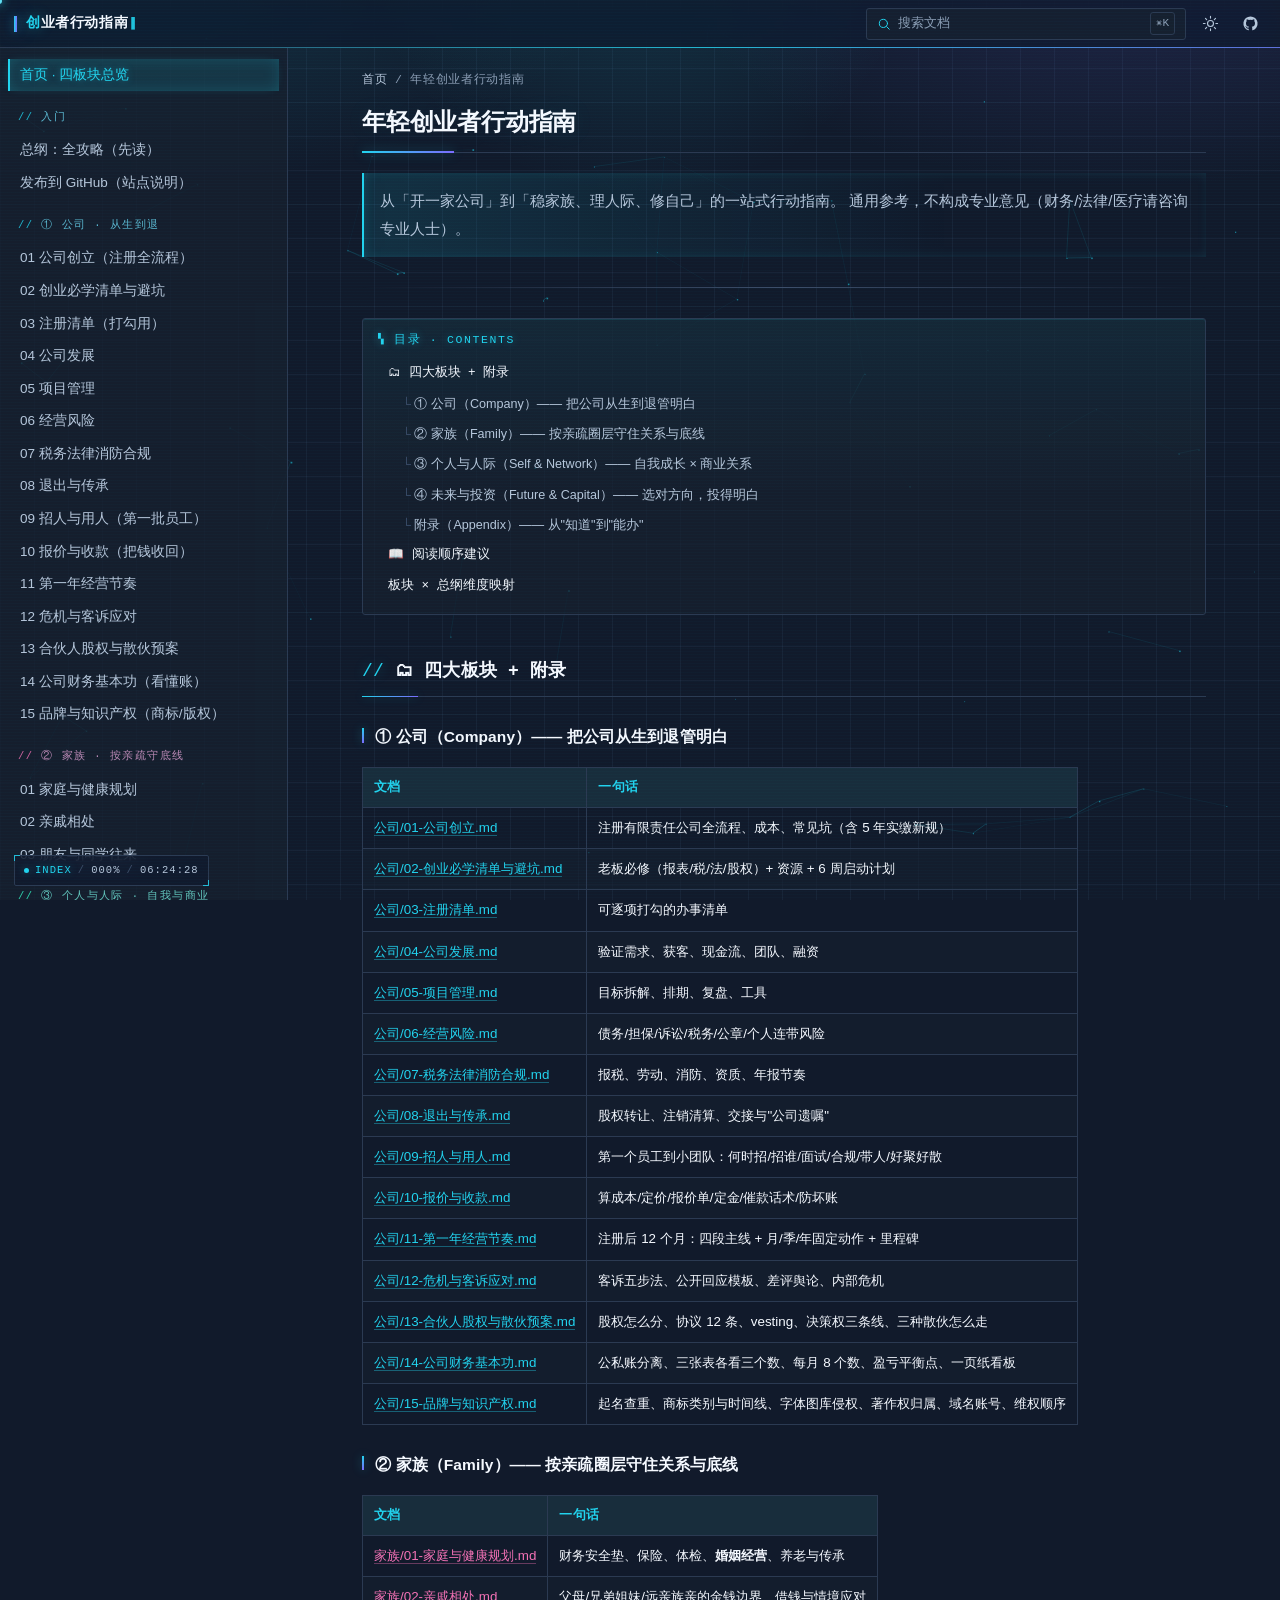
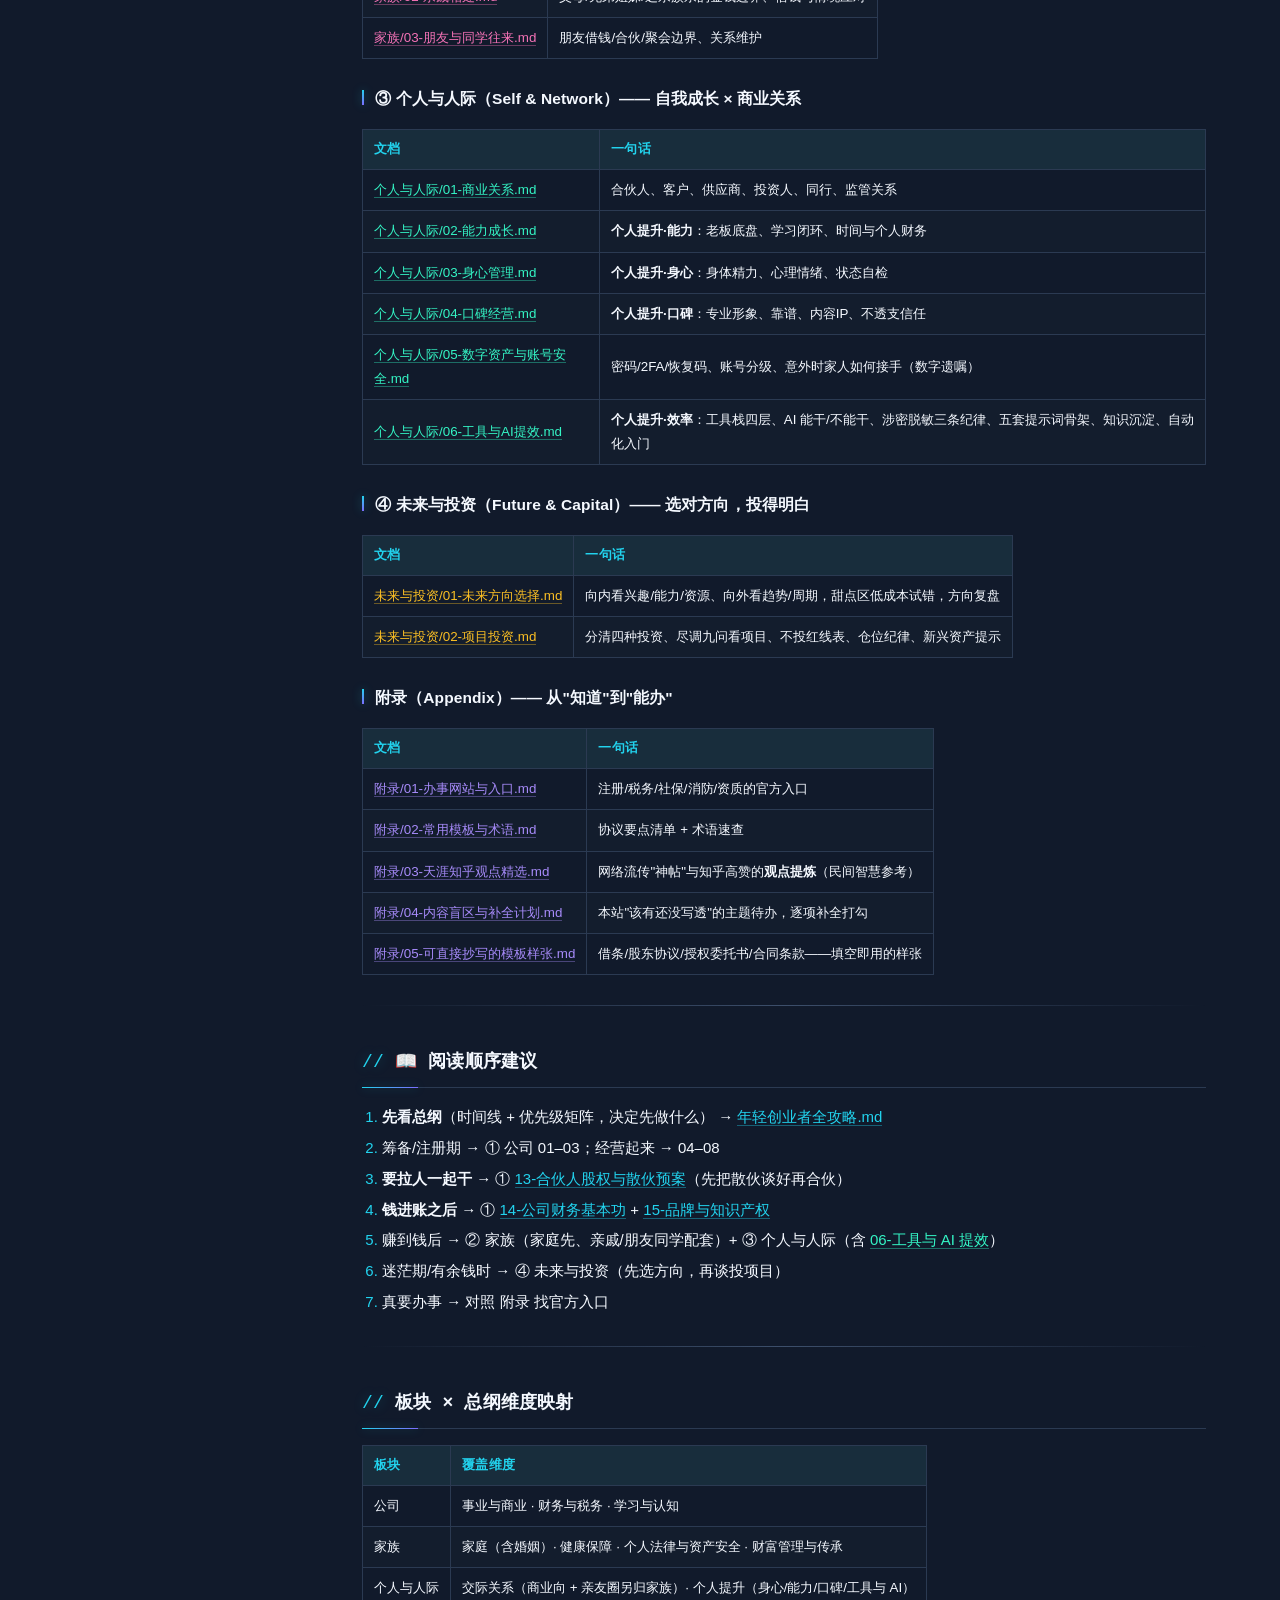
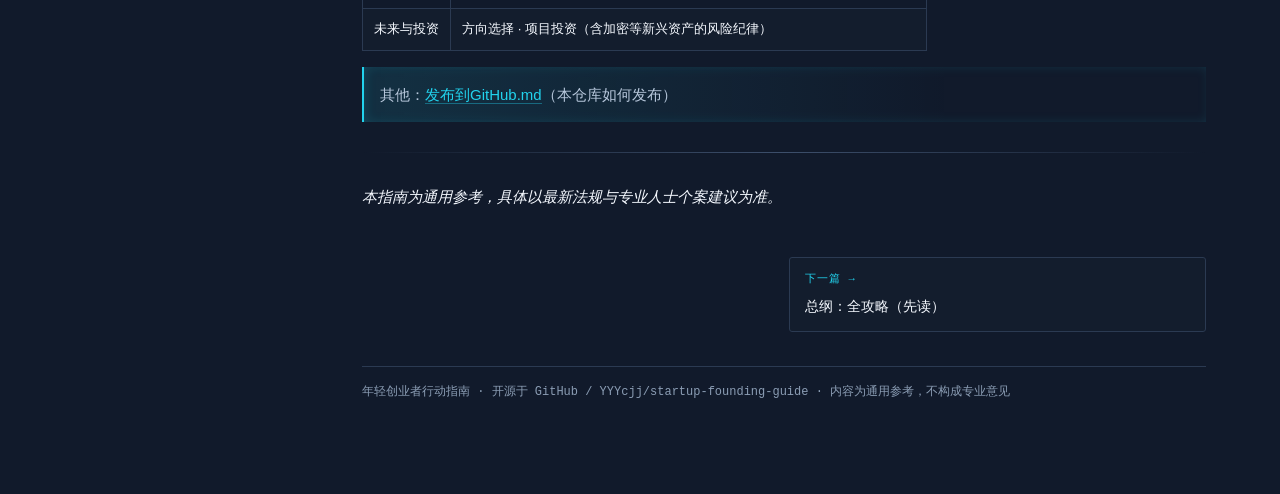
==== commit 5e57d517: "feat(fx): 光标接管——隐藏系统箭头，能量核成为唯一指针 原实现里系统箭头和光尾叠在一起，观感是'加了个特效'而不是'换了个光标'。 现在把原生箭头整体让位（html.fx-cursor + " ====
--- a/index.html
+++ b/index.html
@@ -572,9 +572,12 @@
     });
   })();
 
-  /* ---------- FX：光标光尾（取代旧十字准星；仅精细指针设备） ----------
-     头部带惯性追随指针 —— 彗尾 + 旋转能量核；停下约 1.7s 后自然敛去并休眠。
-     点击时炸开一圈火星，与 CSS 涟漪叠加。 */
+  /* ---------- FX：光标光尾（接管原生指针；仅精细指针设备） ----------
+     能量核 = 光标本体：坐标严格贴合真实指针（不留滞后，所以敢隐藏系统箭头，
+     否则"看到的位置"和"点到的位置"会差一截）。身后拖一条按"行进距离"采样的
+     双色彗尾；停下 0.4s 尾巴收干，1.7s 后转入极简待机（只留一枚淡核 + 降到 25fps）
+     —— 系统箭头既已让位，光标就必须始终看得见。
+     html.fx-cursor 只在 canvas 确认出过帧之后才挂上，另有心跳兜底还原。 */
   var fxSparks = null;                       // 暴露给点击处理器
   (function trail() {
     var cv = $("fxTrail");
@@ -584,125 +587,217 @@
     var ctx = cv.getContext && cv.getContext("2d");
     if (!ctx) { cv.remove(); return; }
 
+    var html = document.documentElement;
     var dpr = Math.min(window.devicePixelRatio || 1, 2);
-    var W = 0, H = 0, raf = 0, live = true, tf = 0, idle = 1e9;
-    var col = [34, 211, 238], colT = 0;
-    var tx = -1e4, ty = -1e4, hx = -1e4, hy = -1e4, hA = 0, hot = 0, hoverHot = false;
-    var rib = [], lx = -1e4, ly = -1e4, parts = [], last = 0;
-    var MAXP = 170, RIB = 22, IDLE = 1700, STEP = 6;   // 尾长(点) / 静止多久后敛去(ms) / 采样步长(px)
-
-    function rgb(a) { return "rgba(" + col[0] + "," + col[1] + "," + col[2] + "," + a + ")"; }
-
+    var W = 0, H = 0, handle = 0, usingTimer = false, live = true, tf = 0, idle = 1e9, beat = 0;
+    var col = [34, 211, 238], col2 = [124, 108, 255], colT = 0;
+    var x = -1e4, y = -1e4;                    // 真实指针坐标：核钉在这里，绝不留滞后
+    var px = -1e4, py = -1e4;                  // 上一帧核位置 → 算速度与朝向
+    var a = 0, hot = 0, press = 0, pulse = 0, shrink = 0, last = 0, slowPrev = false;
+    var hovLink = false, hovText = false, down = false;
+    var rib = [], parts = [];
+    var MAXP = 190, RIB = 26, IDLE = 1700, STEP = 5;   // 尾长(点) / 静止多久(ms) / 采样步长(px)
+
+    function rgb(c, al) { return "rgba(" + c[0] + "," + c[1] + "," + c[2] + "," + al + ")"; }
+    function pick(v) {
+      var m = (v || "").trim().match(/^#([0-9a-f]{6})$/i);
+      if (!m) return null;
+      var n = parseInt(m[1], 16);
+      return [(n >> 16) & 255, (n >> 8) & 255, n & 255];
+    }
     function readColor() {
-      var v = getComputedStyle(document.documentElement).getPropertyValue("--neon").trim();
-      var m = v.match(/^#([0-9a-f]{6})$/i);
-      if (m) { var n = parseInt(m[1], 16); col = [(n >> 16) & 255, (n >> 8) & 255, n & 255]; }
+      var cs = getComputedStyle(html);
+      var c1 = pick(cs.getPropertyValue("--neon")), c2 = pick(cs.getPropertyValue("--neon-2"));
+      if (c1) col = c1;
+      if (c2) col2 = c2;
     }
     function size() {
       W = innerWidth; H = innerHeight;
       cv.width = Math.round(W * dpr); cv.height = Math.round(H * dpr);
       cv.style.width = W + "px"; cv.style.height = H + "px";
       ctx.setTransform(dpr, 0, 0, dpr, 0, 0);   // 尺寸变化会重置变换，必须重设
-      rib.length = 0; lx = ly = -1e4;
-    }
-    function spawn(x, y, vx, vy, t, s, w) {
+      rib.length = 0;
+    }
+    function spawn(sx, sy, vx, vy, t, s, w) {
       if (parts.length >= MAXP) parts.shift();
-      parts.push({ x: x, y: y, vx: vx, vy: vy, t: t, m: t, s: s, w: w ? 1 : 0 });
+      parts.push({ x: sx, y: sy, vx: vx, vy: vy, t: t, m: t, s: s, w: w ? 1 : 0 });
     }
     /* 火花爆：点击处向四周炸开（深色底用叠加发光，浅色底改用正常混合才看得见） */
     fxSparks = function (cx, cy, n) {
       for (var i = 0; i < (n || 18); i++) {
-        var a = Math.random() * 6.2832, sp = Math.random() * 3.6 + 1.1;
-        spawn(cx, cy, Math.cos(a) * sp, Math.sin(a) * sp,
+        var ang = Math.random() * 6.2832, spd = Math.random() * 3.6 + 1.1;
+        spawn(cx, cy, Math.cos(ang) * spd, Math.sin(ang) * spd,
               26 + Math.random() * 30, Math.random() * 1.6 + 1.1, Math.random() < .35);
       }
     };
 
+    /* 待机：指针还在页面里、但已静止且特效收净 → 只保留淡核，降频省电 */
+    function isSlow() { return x > -1e3 && idle > IDLE && !parts.length && a < .02; }
+
     function frame() {
-      raf = 0;
+      handle = 0;
       if (!live) return;
-      /* 时间归一：所有插值都换算成"相对 60Hz 的倍率"，在 120Hz ProMotion 屏上手感才一致 */
+      beat++;
+      /* 时间归一：所有插值换算成"相对 60Hz 的倍率"，120Hz ProMotion 上手感才一致 */
       var now = performance.now();
-      var dt = Math.min(64, now - last);       // 切后台回来时不让时间一次性暴冲
+      var dt = Math.min(64, now - last);
       var k = Math.max(.25, dt / 16.67);
       last = now;
-      var kA = 1 - Math.pow(.9, k);            // 淡入淡出 / 呼吸
-      var kH = 1 - Math.pow(.7, k);            // 头部追随（60Hz 下为 0.3）
-      var kD = Math.pow(.93, k);               // 火星摩擦
+      var kA = 1 - Math.pow(.9, k);
+      var kH = 1 - Math.pow(.7, k);
+      var kP = 1 - Math.pow(.78, k);
+      var kD = Math.pow(.93, k);
       tf += k;
       if (now - colT > 480) { colT = now; readColor(); }
-      ctx.clearRect(0, 0, W, H);
 
       idle += dt;
-      var i, p;
-      var dx = tx - hx, dy = ty - hy;
-
-      /* 头部惯性追随指针：只走一部分，落差即尾部张力；跨屏瞬移不拉丝 */
-      if (tx > -1e3) {
-        if (hx < -1e3 || (dx * dx + dy * dy) > 250 * 250) { hx = tx; hy = ty; rib.length = 0; lx = ly = -1e4; }
-        hx += dx * kH; hy += dy * kH;
-      }
-      var sp = hx < -1e3 ? 0 : Math.sqrt(dx * dx + dy * dy);
-      var on = hx > -1e3 && idle < IDLE;
-      hA += ((on ? 1 : 0) - hA) * kA;
-
-      /* 轨迹采样：按"走过的距离"落点（不是按帧），尾巴长度就不会随刷新率变长变短 */
-      if (hA > .02 && hx > -1e3) {
-        var mx = hx - lx, my = hy - ly;
-        if (mx * mx + my * my > STEP * STEP) {
-          rib.push(hx, hy); lx = hx; ly = hy;
+      var slow = isSlow();
+      /* 待机时只清核周围一小块，不必每帧全屏 clearRect */
+      if (slow && slowPrev) ctx.clearRect(x - 100, y - 100, 200, 200);
+      else ctx.clearRect(0, 0, W, H);
+      slowPrev = slow;
+
+      var i, p, t;
+      var on = x > -1e3 && idle < IDLE;
+      a += ((on ? 1 : 0) - a) * kA;
+
+      /* 指针已离开视口且特效收净 → 清屏停帧（此时系统箭头已还给用户） */
+      if (x < -1e3 && !parts.length && a < .006) { ctx.clearRect(0, 0, W, H); return; }
+
+      /* 速度与朝向：用真实指针的帧间位移，按 60Hz 归一 */
+      var vx = 0, vy = 0, sp = 0;
+      if (x > -1e3 && px > -1e3) {
+        vx = (x - px) / k; vy = (y - py) / k;
+        sp = Math.sqrt(vx * vx + vy * vy);
+        if (sp > 240) rib.length = 0;            // 跨屏瞬移不拉丝
+      }
+      px = x; py = y;
+
+      /* 轨迹：按"走过的距离"落点，尾巴长度与刷新率彻底解耦 */
+      if (a > .02 && x > -1e3) {
+        var n0 = rib.length;
+        var ddx = n0 ? x - rib[n0 - 2] : 1e4, ddy = n0 ? y - rib[n0 - 1] : 1e4;
+        if (!n0 || ddx * ddx + ddy * ddy > STEP * STEP) {
+          rib.push(x, y);
           if (rib.length > RIB * 2) { rib.shift(); rib.shift(); }
+          shrink = 0;
+        } else if (idle > 110) {
+          /* 停下：不是原地淡出，而是尾巴从末端"收干"回去 —— 约 0.4s 收完 */
+          shrink = Math.min(shrink + (RIB / 400) * dt, 2);
+          while (shrink >= 1 && rib.length > 2) { rib.shift(); rib.shift(); shrink -= 1; }
         }
-      } else if (hA <= .02) { rib.length = 0; lx = ly = -1e4; }
-
-      ctx.globalCompositeOperation =
-        document.documentElement.getAttribute("data-theme") === "light" ? "source-over" : "lighter";
-
-      /* ① 彗尾：自头至尾逐段变细变淡 */
+      } else if (a <= .02) { rib.length = 0; }
+
+      var light = html.getAttribute("data-theme") === "light";
+      ctx.globalCompositeOperation = light ? "source-over" : "lighter";
+
+      /* ① 彗尾：两层描边 —— 外层次级色光晕（宽而淡），内层主色芯（细而亮） */
       var n = rib.length / 2;
       if (n > 2) {
         ctx.lineCap = "round";
         for (i = 1; i < n; i++) {
-          var t = i / n;
-          ctx.strokeStyle = rgb(t * t * .46 * hA + .012);
-          ctx.lineWidth = t * 5 + .35;
+          t = i / n;
+          ctx.strokeStyle = rgb(col2, t * t * (light ? .1 : .2) * a + .005);
+          ctx.lineWidth = t * 9.5 + .8;
           ctx.beginPath();
           ctx.moveTo(rib[(i - 1) * 2], rib[(i - 1) * 2 + 1]);
           ctx.lineTo(rib[i * 2], rib[i * 2 + 1]);
           ctx.stroke();
         }
-      }
-
-      /* ② 能量核：外圈柔光 + 旋转弧 + 芯点；压在可点元素上时"锁定"放大 */
-      if (hA > .015 && hx > -1e3) {
-        hot += ((hoverHot ? 1 : 0) - hot) * (1 - Math.pow(.84, k));
-        var g = ctx.createRadialGradient(hx, hy, 0, hx, hy, 58);
-        g.addColorStop(0, rgb((.17 + .1 * hot) * hA));
-        g.addColorStop(.42, rgb(.06 * hA));
-        g.addColorStop(1, rgb(0));
-        ctx.fillStyle = g;
-        ctx.beginPath(); ctx.arc(hx, hy, 58, 0, 6.2832); ctx.fill();
-
-        var seg = 3 + (hot > .5 ? 1 : 0);
-        var rot = tf * .02, r0 = 11.5 + 3.2 * hot + Math.sin(tf * .045) * 1.1;
-        ctx.strokeStyle = rgb((.5 + .4 * hot) * hA); ctx.lineWidth = 1 + hot * .4;
-        for (i = 0; i < seg; i++) {
-          var a0 = rot + i * (6.2832 / seg);
-          ctx.beginPath(); ctx.arc(hx, hy, r0, a0, a0 + 1.5 - .9 * hot); ctx.stroke();
+        for (i = 1; i < n; i++) {
+          t = i / n;
+          ctx.strokeStyle = rgb(col, t * t * (light ? .34 : .5) * a + .012);
+          ctx.lineWidth = t * 3.4 + .3;
+          ctx.beginPath();
+          ctx.moveTo(rib[(i - 1) * 2], rib[(i - 1) * 2 + 1]);
+          ctx.lineTo(rib[i * 2], rib[i * 2 + 1]);
+          ctx.stroke();
         }
-        ctx.fillStyle = "rgba(255,255,255," + ((.8 + .2 * hot) * hA) + ")";
-        ctx.beginPath(); ctx.arc(hx, hy, 1.6 + hot * .8, 0, 6.2832); ctx.fill();
-      }
-
-      /* ③ 行进时向后甩火星：方向由位移定（限制在后向 ±63° 锥角），快则溅得远 */
-      if (on && hA > .35 && sp > 1.3) {
-        var back = Math.atan2(dy, dx) + Math.PI;
+      }
+
+      /* ② 能量核：就是光标本体。细实环给出"光标边界"（替代系统箭头的作用），
+            旋转刻弧表示在线，悬停到链接/按钮上长出 4 道锁定刻度，快速移动时沿运动方向拉长 */
+      if (x > -1e3) {
+        hot += ((hovLink ? 1 : 0) - hot) * kH;
+        press += ((down ? 1 : 0) - press) * kP;
+        var txt = hovText ? 1 : 0;                       // 在输入框里：退让成一小点
+        var sc = (1 - .28 * txt) * (1 + .24 * hot - .14 * press);
+        var str = Math.min(1, sp / 30);
+
+        /* 外圈柔光（活跃时才有） */
+        if (a > .05) {
+          var R = 62 * sc;
+          var g = ctx.createRadialGradient(x, y, 0, x, y, R);
+          g.addColorStop(0, rgb(col, (.16 + .15 * hot) * a * (1 - .6 * txt)));
+          g.addColorStop(.42, rgb(col, .055 * a));
+          g.addColorStop(1, rgb(col, 0));
+          ctx.fillStyle = g;
+          ctx.beginPath(); ctx.arc(x, y, R, 0, 6.2832); ctx.fill();
+
+          /* 雷达脉冲：每 2.6s 一圈向外扩散的淡环，像在持续扫描 */
+          pulse += dt / 2600; if (pulse > 1) pulse -= 1;
+          if (pulse < .62) {
+            ctx.strokeStyle = rgb(col, (1 - pulse / .62) * .26 * a * (1 - txt));
+            ctx.lineWidth = 1;
+            ctx.beginPath(); ctx.arc(x, y, 13 + pulse * 64, 0, 6.2832); ctx.stroke();
+          }
+        }
+
+        ctx.save();
+        ctx.translate(x, y);
+        if (str > .06 && !txt) {                         // 沿运动方向弹性拉伸
+          ctx.rotate(Math.atan2(vy, vx));
+          ctx.scale(1 + str * .55, 1 - str * .2);
+        }
+        var vis = .34 + .66 * a;
+        var r0 = (10.5 + 3.4 * hot - 1.8 * press) * sc * (1 + Math.sin(tf * .045) * .05);
+
+        /* 细实环：始终存在（待机时也留一圈，让人看得到"这是光标"） */
+        ctx.strokeStyle = rgb(col, (.19 + .42 * a + .2 * hot) * vis);
+        ctx.lineWidth = 1;
+        ctx.beginPath(); ctx.arc(0, 0, r0 * .62, 0, 6.2832); ctx.stroke();
+
+        /* 旋转刻弧 */
+        if (a > .05) {
+          var seg = 3 + (hot > .5 ? 1 : 0);
+          ctx.strokeStyle = rgb(col, (.55 + .38 * hot) * a);
+          ctx.lineWidth = 1.2 + hot * .5;
+          for (i = 0; i < seg; i++) {
+            var a0 = tf * .022 + i * (6.2832 / seg);
+            ctx.beginPath(); ctx.arc(0, 0, r0, a0, a0 + 1.45 - .85 * hot); ctx.stroke();
+          }
+        }
+
+        /* 锁定刻度：压到可点元素上时，四向各伸一道短线 */
+        if (hot > .2) {
+          var gap = r0 + 5.5, len = 2.5 + 3.5 * hot;
+          ctx.strokeStyle = rgb(col, .85 * a * hot);
+          ctx.lineWidth = 1.2;
+          for (i = 0; i < 4; i++) {
+            var aa = i * 1.5708 + Math.PI / 4, ca = Math.cos(aa), sa = Math.sin(aa);
+            ctx.beginPath();
+            ctx.moveTo(ca * gap, sa * gap);
+            ctx.lineTo(ca * (gap + len), sa * (gap + len));
+            ctx.stroke();
+          }
+        }
+        ctx.restore();
+
+        /* 芯点：不参与拉伸/缩放，单独画 —— 它就是"指到哪"的精确答案 */
+        var core = (.7 + .3 * a) * (1 - .25 * txt);
+        ctx.fillStyle = light ? rgb(col, .92 * core) : "rgba(255,255,255," + (core * (1 + .1 * hot)) + ")";
+        ctx.beginPath(); ctx.arc(x, y, 1.7 + hot * .9 - .5 * txt, 0, 6.2832); ctx.fill();
+      }
+
+      /* ③ 行进时向后甩火星：方向由位移定（后向 ±63° 锥角），快则溅得远 */
+      if (on && a > .35 && sp > 1.2) {
+        var back = Math.atan2(vy, vx) + Math.PI;
         var cnt = Math.round(Math.min(5, 1 + (sp / 3.5 | 0)) * Math.min(2, k));
         for (i = 0; i < cnt; i++) {
-          var a = back + (Math.random() - .5) * 2.2;
+          var ang2 = back + (Math.random() - .5) * 2.2;
           var m = (Math.random() * .8 + .35) * Math.min(6, sp * .55 + .8);
-          spawn(hx + (Math.random() - .5) * 4, hy + (Math.random() - .5) * 4,
-                Math.cos(a) * m, Math.sin(a) * m,
+          spawn(x + (Math.random() - .5) * 4, y + (Math.random() - .5) * 4,
+                Math.cos(ang2) * m, Math.sin(ang2) * m,
                 24 + Math.random() * 26, Math.random() * 1.5 + .9,
                 Math.random() < .28);
         }
@@ -715,29 +810,62 @@
         p.vx *= kD; p.vy = p.vy * kD + .012 * k;    // 轻微下坠，像散落火星
         if ((p.t -= k) <= 0) { parts.splice(i, 1); continue; }
         var fade = p.t / p.m;
-        ctx.fillStyle = p.w ? "rgba(255,255,255," + (fade * .62) + ")" : rgb(fade * .78);
+        ctx.fillStyle = p.w ? "rgba(255,255,255," + (fade * .62) + ")" : rgb(col, fade * .78);
         ctx.fillRect(p.x - p.s / 2, p.y - p.s / 2, p.s, p.s);
       }
 
-      /* 完全静止 → 清屏并休眠，不空转烧电（下一次指针移动自动唤醒） */
-      if (hA < .012 && !parts.length && idle > IDLE + 400) { ctx.clearRect(0, 0, W, H); return; }
-      raf = requestAnimationFrame(frame);
-    }
-    /* 只在"从休眠中被唤醒"时重置时间基准 —— 每帧都重置会让 dt 退化成鼠标事件间隔 */
-    function start() { if (!raf && live) { last = performance.now(); raf = requestAnimationFrame(frame); } }
-    function stop() { if (raf) { cancelAnimationFrame(raf); raf = 0; } }
+      schedule();
+    }
+    function schedule() {
+      if (!live) return;
+      if (isSlow()) { usingTimer = true; handle = setTimeout(frame, 40); }   // 待机降到 ~25fps
+      else { usingTimer = false; handle = requestAnimationFrame(frame); }
+    }
+    /* 只在"从停歇中被唤醒"时重置时间基准 —— 每帧都重置会让 dt 退化成鼠标事件间隔 */
+    function start() { if (!handle && live) { last = performance.now(); schedule(); } }
+    function stop() {
+      if (!handle) return;
+      if (usingTimer) clearTimeout(handle); else cancelAnimationFrame(handle);
+      handle = 0;
+    }
+
+    /* —— 接管系统箭头：只在 canvas 确实出过帧（beat > 0）之后才挂类 —— */
+    function arm() { if (beat > 0) html.classList.add("fx-cursor"); }
+    function disarm() { html.classList.remove("fx-cursor"); }
 
     window.addEventListener("pointermove", function (e) {
       if (e.pointerType && e.pointerType !== "mouse") return;
-      tx = e.clientX; ty = e.clientY; idle = 0;
-      var t = e.target;
-      hoverHot = !!(t && t.closest && t.closest("a,button,input,summary,.side a,.toc a"));
+      x = e.clientX; y = e.clientY; idle = 0;
+      var t = e.target, near = t && t.closest;
+      hovLink = !!(near && t.closest("a,button,input,summary,select,.side a,.toc a"));
+      hovText = !!(near && t.closest("input,textarea,[contenteditable='true']"));
+      arm();
       start();
     }, { passive: true });
-    /* 指针离开窗口：清掉目标位，回来时不会拉出一道跨屏长丝 */
+    /* 指针离开视口（比如移向浏览器工具栏）：清掉目标位并立刻把系统箭头还回去 */
     document.addEventListener("pointerleave", function () {
-      tx = ty = -1e4; idle = IDLE + 500;
+      x = y = px = py = -1e4; idle = IDLE + 500; down = false;
+      disarm();
     }, { passive: true });
+    window.addEventListener("pointerdown", function (e) {
+      if (e.pointerType && e.pointerType !== "mouse") return;
+      down = true;
+    }, { passive: true });
+    window.addEventListener("pointerup", function () { down = false; }, { passive: true });
+    window.addEventListener("pointercancel", function () { down = false; }, { passive: true });
+    window.addEventListener("blur", function () { down = false; });
+
+    /* 心跳兜底：该出帧却不出帧（脚本报错 / 渲染卡死）→ 立刻还原系统箭头，
+       绝不能让人在没有光标的情况下操作页面。待机降频属正常，不触发还原。 */
+    var prevBeat = -1;
+    setInterval(function () {
+      if (document.hidden) { prevBeat = -1; return; }
+      if (idle < IDLE) {
+        if (beat === prevBeat) disarm();
+        else if (x > -1e3) arm();
+      }
+      prevBeat = beat;
+    }, 900);
 
     var rt = 0;
     window.addEventListener("resize", function () {
@@ -746,7 +874,8 @@
     });
     document.addEventListener("visibilitychange", function () {
       live = !document.hidden;
-      if (live) { idle = IDLE + 500; last = performance.now(); } else stop();
+      if (live) { last = performance.now(); if (x > -1e3) start(); }
+      else stop();
     });
 
     readColor(); size();
--- a/assets/style.css
+++ b/assets/style.css
@@ -678,8 +678,18 @@
 }
 
 /* —— 光标光尾：粒子彗尾 + 能量核 + 点击火花（canvas 绘制，触摸端不加载） —— */
-.fx-trail { position: fixed; inset: 0; z-index: 2; pointer-events: none; }
+/* 它现在就是光标本体，必须压过顶栏(50)/搜索框(80)/进度条(100)，
+   但仍让位于扫描线(9000)、换页冲击波(9500)与开机自检(9800)。 */
+.fx-trail { position: fixed; inset: 0; z-index: 8700; pointer-events: none; }
 [data-theme="light"] .fx-trail { opacity: .8; }
+
+/* —— 原生指针接管：能量核就是光标，系统箭头让位 ——
+     这个类**只由 JS 在确认 canvas 已真实出帧之后**才挂上（带心跳降级），
+     所以脚本挂掉、渲染卡死、或用户离开视口时，系统箭头都会自动回来。 */
+html.fx-cursor, html.fx-cursor * { cursor: none !important; }
+/* 输入类元素例外：文本插入点必须看得见，否则没法定位光标 */
+html.fx-cursor input, html.fx-cursor textarea,
+html.fx-cursor [contenteditable="true"], html.fx-cursor [contenteditable=""] { cursor: text !important; }
 
 /* —— 换页冲击波：一条能量带自上而下扫过一次 —— */
 .fx-wipe {
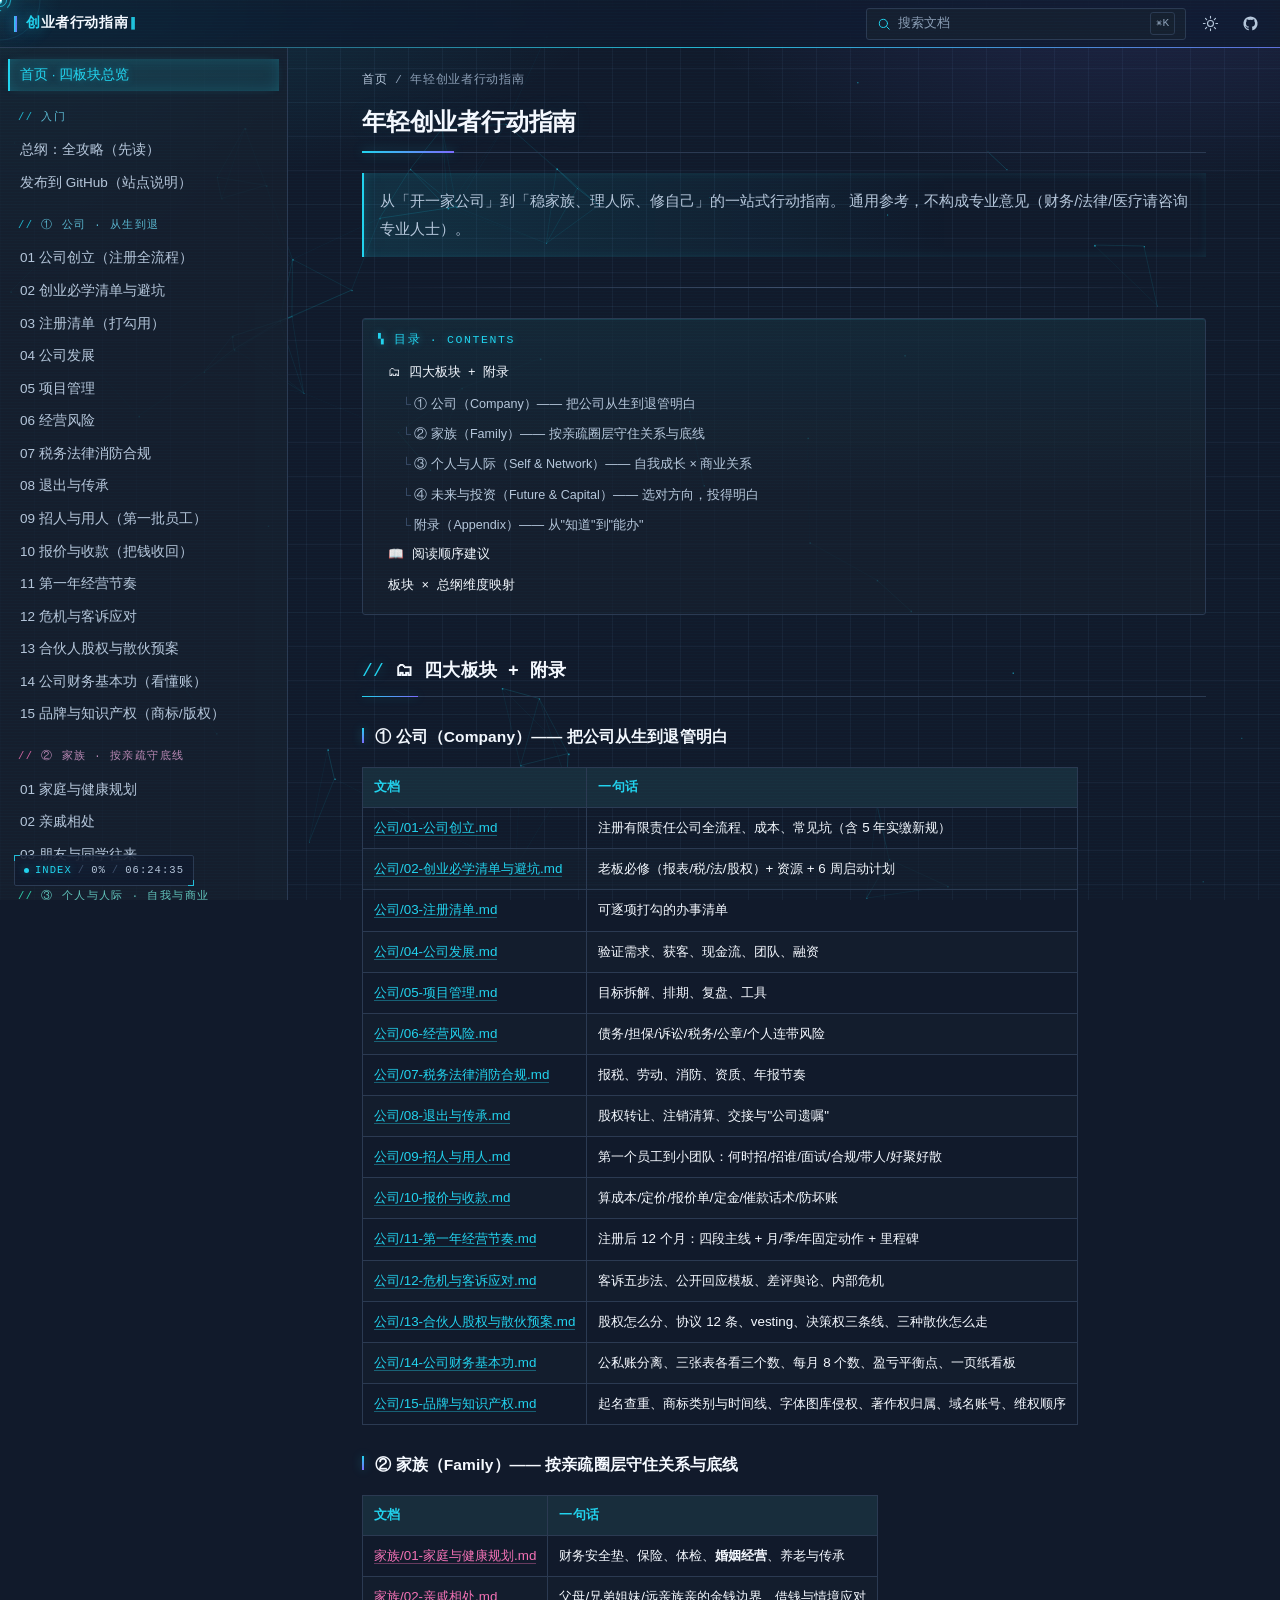
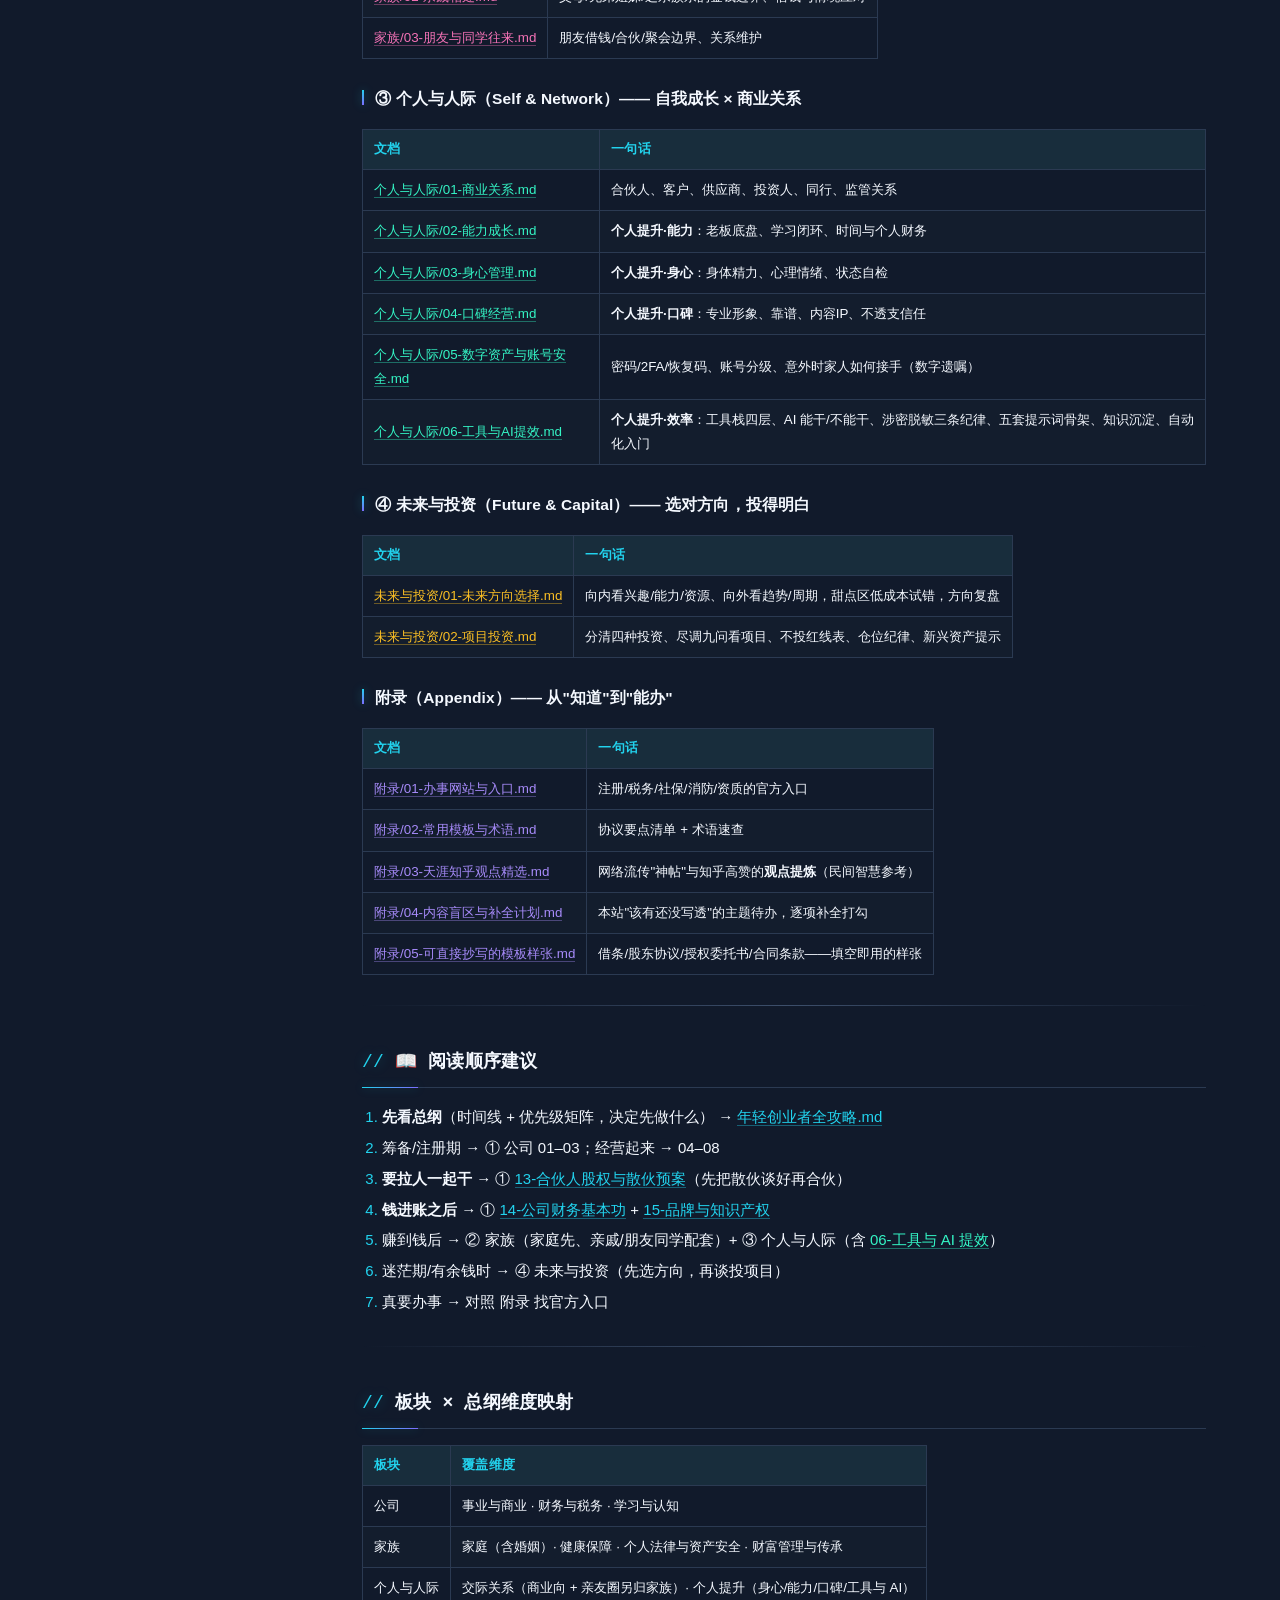
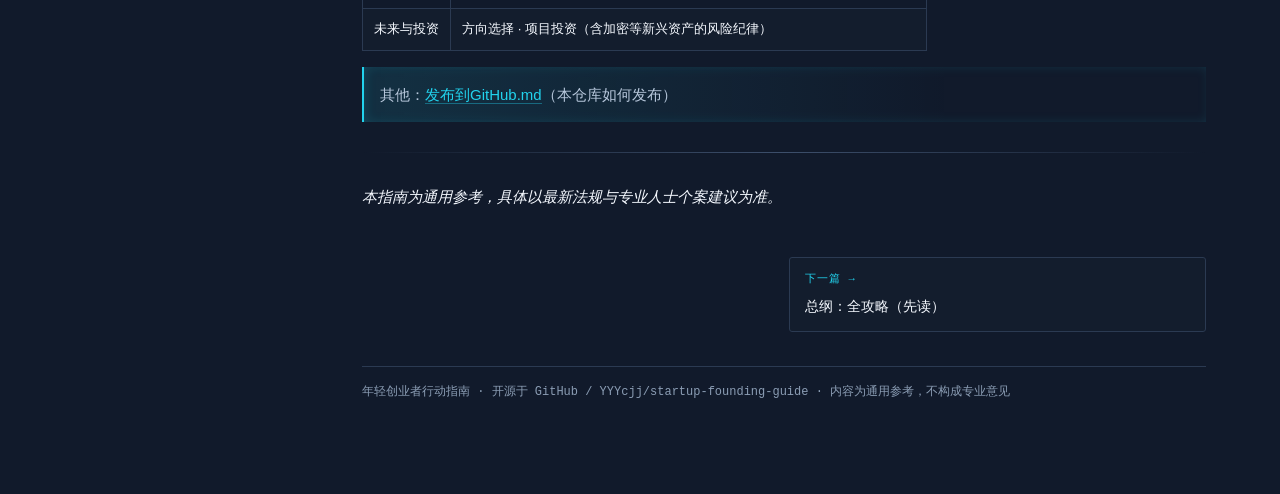
==== commit c46c0432: "style(hud): 遥测条百分比不再补零——("00"+n).slice(-3) 改为直接输出自然位数，0% / 5% / 50% / 90% / 100%，只有 100% 才占三位；初始占位 0" ====
--- a/index.html
+++ b/index.html
@@ -22,7 +22,7 @@
   <span class="hud-dot"></span>
   <span class="hud-sec" id="hudSec">INDEX</span>
   <span class="hud-sep">/</span>
-  <span class="hud-num" id="hudPct">000%</span>
+  <span class="hud-num" id="hudPct">0%</span>
   <span class="hud-sep">/</span>
   <span class="hud-num" id="hudTime">--:--:--</span>
 </div>
@@ -998,7 +998,7 @@
     var p = max > 0 ? (h.scrollTop / max) * 100 : 0;
     $("progress").style.width = p + "%";
     $("toTop").classList.toggle("show", h.scrollTop > 600);
-    if (hudPct) hudPct.textContent = ("00" + Math.round(p)).slice(-3) + "%";
+    if (hudPct) hudPct.textContent = Math.round(p) + "%";
   }
   window.addEventListener("scroll", onScroll, { passive: true });
   onScroll();
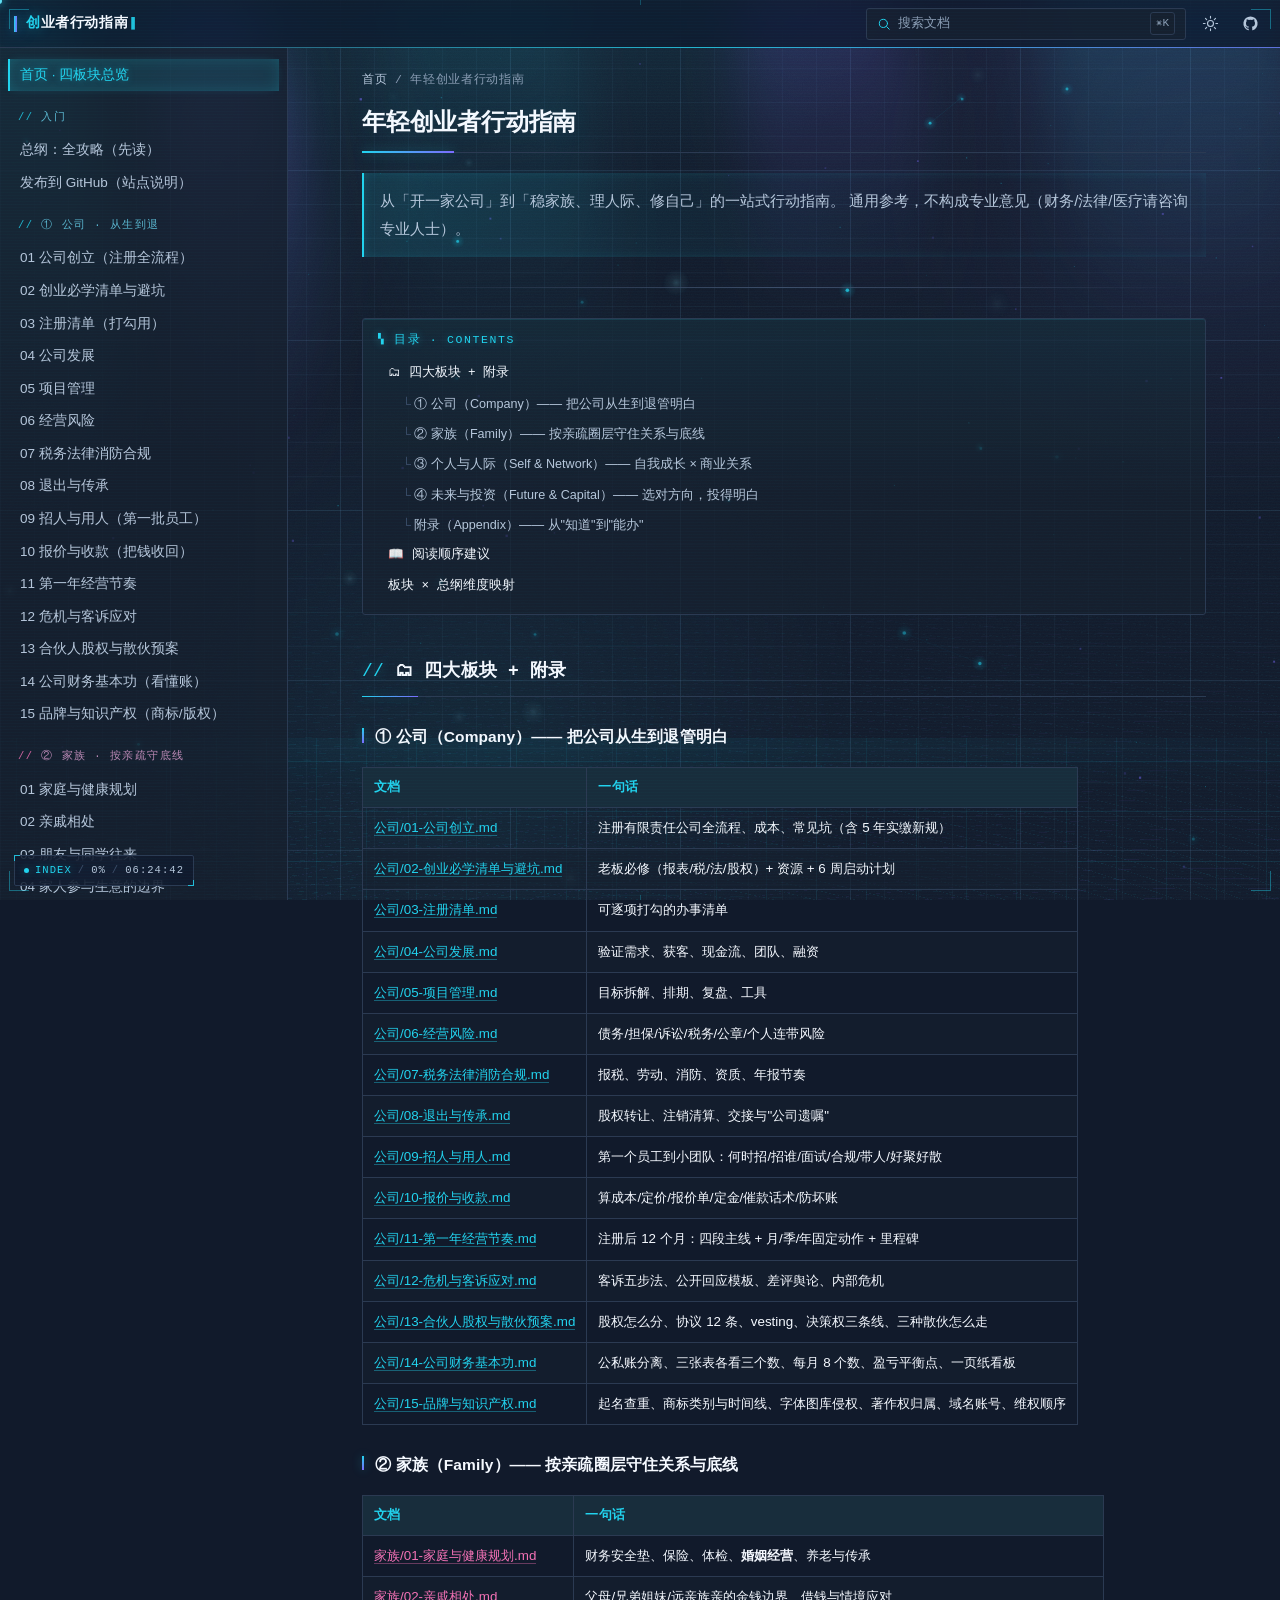
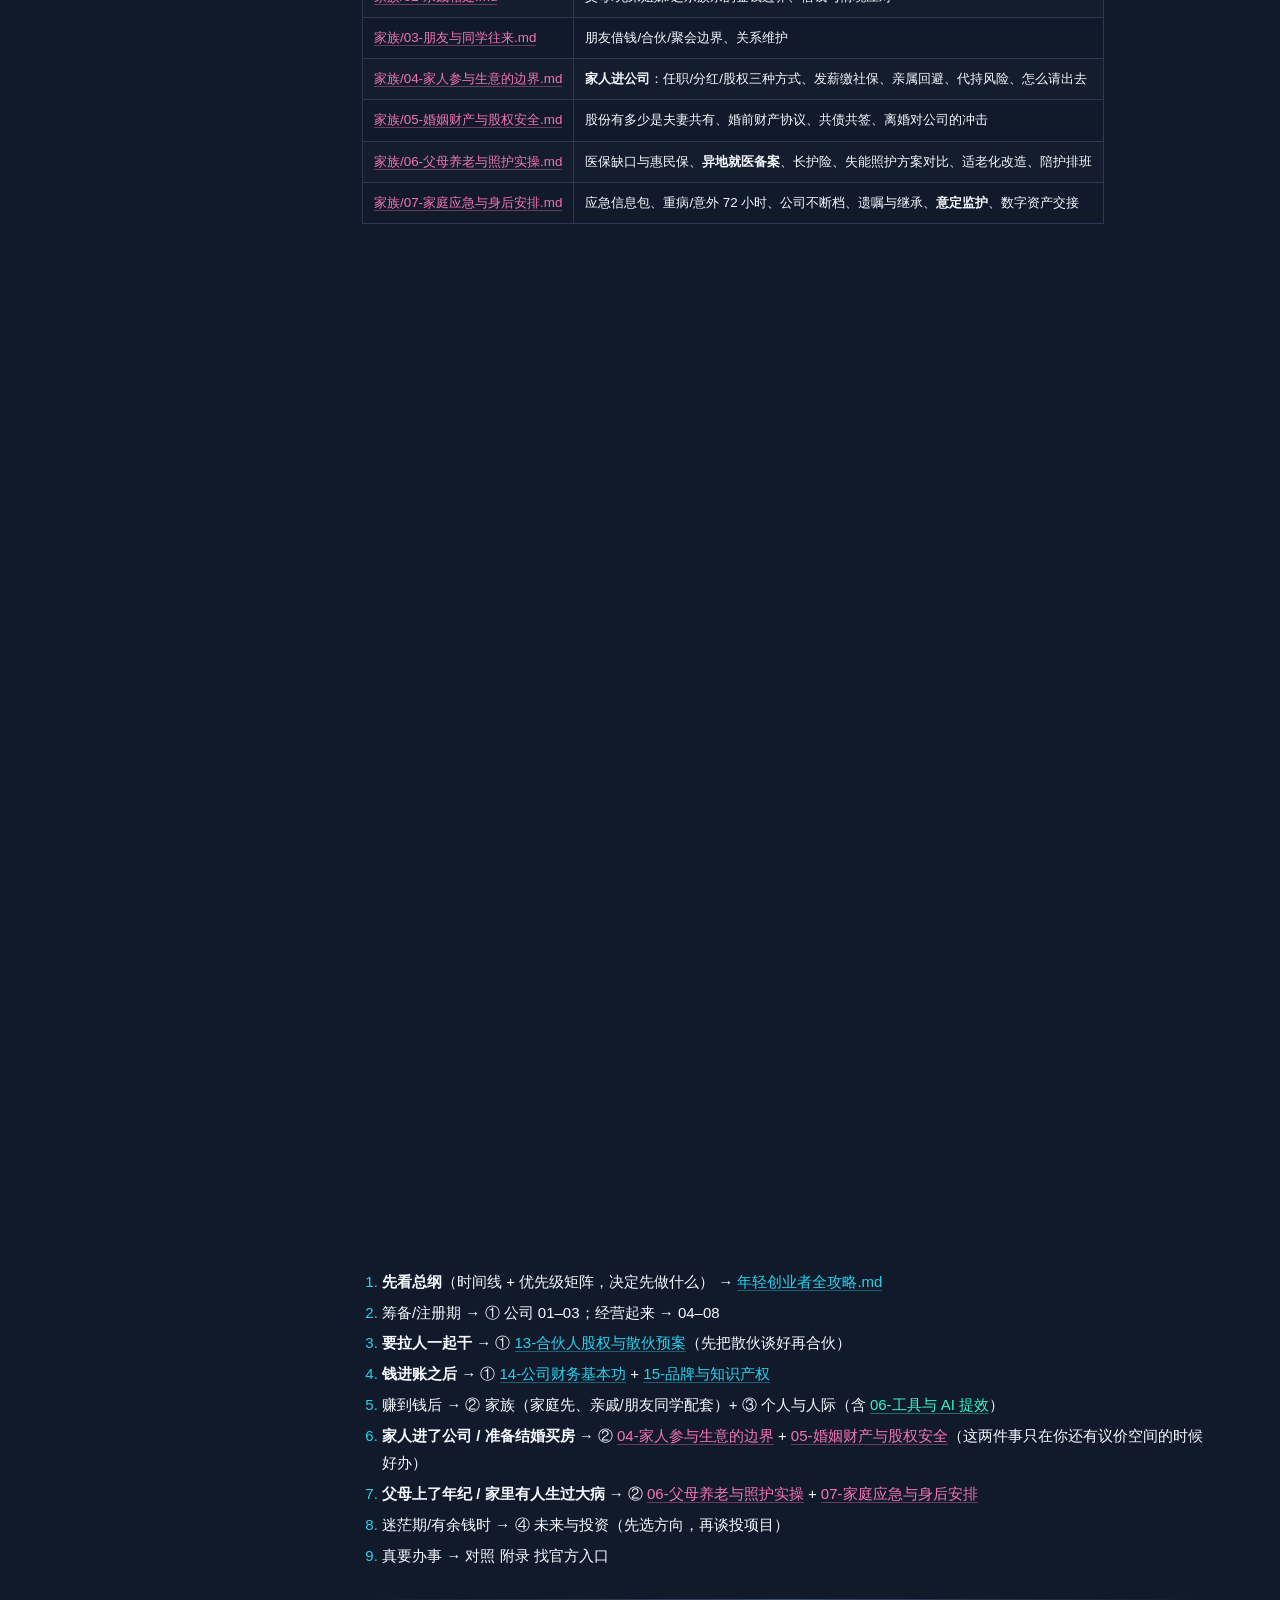
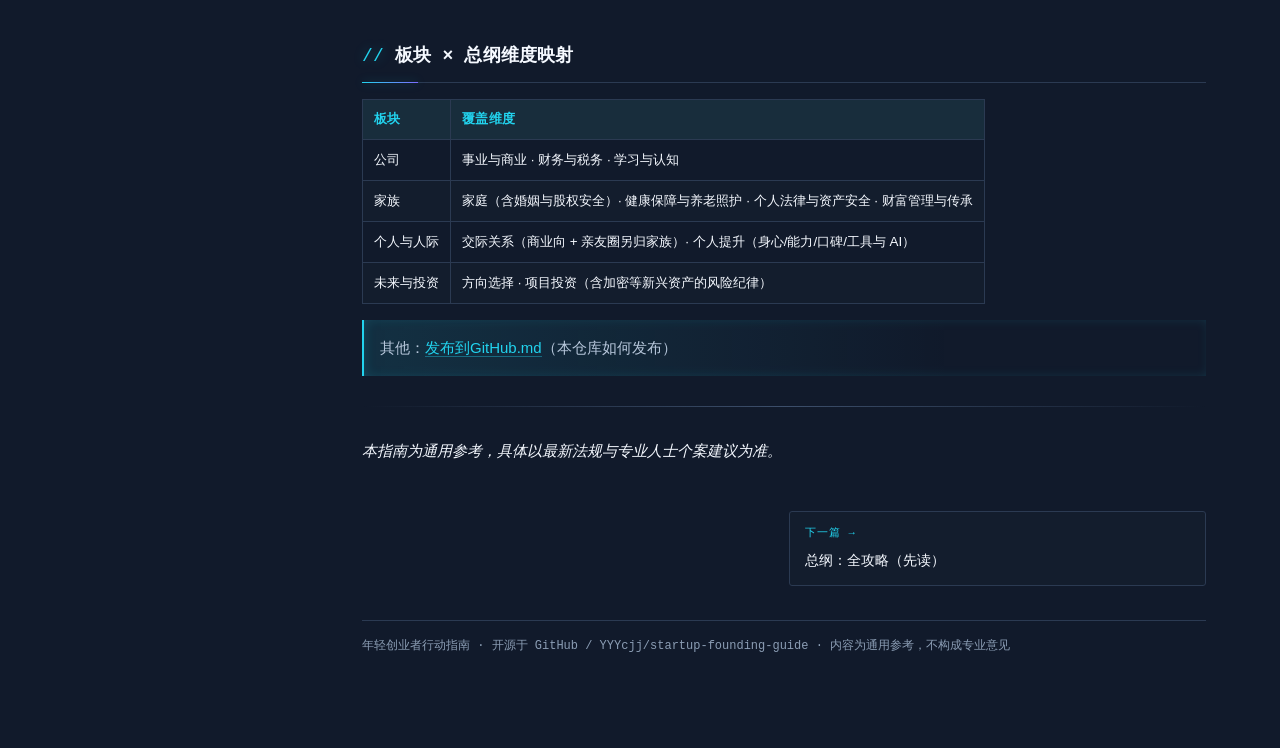
==== commit bfb5125b: "feat(fx): 光标由能量核改为星舰 + 背景升级为三层宇宙（深空/极光/地形） 【星舰光标】 系统箭头已让位于 canvas，所以舰体必须同时“好看”和“指得准”： · 舰体几何中心 = 真实指" ====
--- a/index.html
+++ b/index.html
@@ -14,9 +14,19 @@
 <body>
 <div class="progress" id="progress"></div>
 
-<!-- FX-2：粒子星网 / 光标光尾 / 换页冲击波 / HUD 遥测 / 开机自检 -->
+<!-- BG-3：星云 / 极光 / 等高线地形 / 透视地平 / 颗粒噪点（全部固定在最底层） -->
+<div class="fx-bg" aria-hidden="true">
+  <div class="fx-nebula"><i></i><i></i><i></i></div>
+  <div class="fx-aurora"><i></i><i></i><i></i><i></i><i></i></div>
+  <div class="fx-terrain"></div>
+  <div class="fx-horizon"><i class="plane"></i></div>
+  <div class="fx-grain"></div>
+</div>
+
+<!-- FX-2：视差星野 / 星舰光标（含航迹与引擎焰）/ 换页冲击波 / HUD 遥测 / 开机自检 -->
 <canvas class="fx-stars" id="fxStars" aria-hidden="true"></canvas>
 <canvas class="fx-trail" id="fxTrail" aria-hidden="true"></canvas>
+<div class="fx-frame" aria-hidden="true"><i></i><i></i><i></i><i></i></div>
 <div class="fx-wipe" id="fxWipe" aria-hidden="true"></div>
 <div class="fx-hud" id="fxHud" aria-hidden="true">
   <span class="hud-dot"></span>
@@ -503,8 +513,11 @@
      全部在 prefers-reduced-motion 下自动关闭
      ============================================================ */
 
-  /* ---------- 粒子星网：canvas 铺在内容之下，颜色跟板块走 ---------- */
-  (function stars() {
+  /* ---------- 深空星野：三层视差星 + 星芒光晕 + 上飘浮尘 + 偶发流星 ----------
+     取代原来的单层粒子星网。远/中/近三层各自不同的大小、亮度、自漂速度与
+     视差系数：滚动时近层跑得快、远层几乎不动，于是二维画布有了纵深。
+     颜色仍从 --neon / --neon-2 读取，跟着板块换。 */
+  (function cosmos() {
     var cv = $("fxStars");
     if (!cv) return;
     if (reduceMotion) { cv.remove(); return; }
@@ -512,71 +525,229 @@
     if (!ctx) { cv.remove(); return; }
 
     var dpr = Math.min(window.devicePixelRatio || 1, 2);
-    var W = 0, H = 0, pts = [], col = [34, 211, 238], raf = 0, tick = 0, live = true;
-
-    /* 从 CSS 变量读主色，hex → rgb；每 45 帧刷一次，板块换色后自动跟上 */
+    var W = 0, H = 0, raf = 0, tick = 0, live = true, last = 0;
+    var col = [34, 211, 238], col2 = [124, 108, 255], colW = [220, 245, 255];
+    var layers = [], motes = [], shots = [];
+    var px = 0, py = 0, tpx = 0, tpy = 0;      /* 指针视差（已低通平滑） */
+    var sc = 0, tsc = 0;                        /* 滚动视差（已低通平滑） */
+    var fine = window.matchMedia ? window.matchMedia("(pointer: fine)").matches : true;
+    var nextShot = 2600 + Math.random() * 5200;
+    var spMain = null, spAlt = null, spMote = null;
+
+    /* hex → rgb；解析不到就沿用上一次的值 */
+    function hx(v, cur) {
+      var m = (v || "").match(/^#([0-9a-f]{6})$/i);
+      if (!m) return cur;
+      var n = parseInt(m[1], 16);
+      return [(n >> 16) & 255, (n >> 8) & 255, n & 255];
+    }
+    function rgb(a) { return a[0] + "," + a[1] + "," + a[2]; }
+
+    /* 光晕精灵：预烘一张 64px 径向渐变贴图。
+       逐帧 createRadialGradient / shadowBlur 都太贵，drawImage 便宜一个量级。 */
+    function sprite(c) {
+      var N = 64, s = document.createElement("canvas");
+      s.width = s.height = N;
+      var g = s.getContext("2d");
+      if (!g) return null;
+      var rg = g.createRadialGradient(N / 2, N / 2, 0, N / 2, N / 2, N / 2);
+      rg.addColorStop(0, "rgba(" + rgb(c) + ",1)");
+      rg.addColorStop(.32, "rgba(" + rgb(c) + ",.42)");
+      rg.addColorStop(1, "rgba(" + rgb(c) + ",0)");
+      g.fillStyle = rg;
+      g.fillRect(0, 0, N, N);
+      return s;
+    }
     function readColor() {
-      var v = getComputedStyle(document.documentElement).getPropertyValue("--neon").trim();
-      var m = v.match(/^#([0-9a-f]{6})$/i);
-      if (m) { var n = parseInt(m[1], 16); col = [(n >> 16) & 255, (n >> 8) & 255, n & 255]; }
+      var cs = getComputedStyle(document.documentElement);
+      var a = hx(cs.getPropertyValue("--neon").trim(), col);
+      var b = hx(cs.getPropertyValue("--neon-2").trim(), col2);
+      var same = a[0] === col[0] && a[1] === col[1] && a[2] === col[2] &&
+                 b[0] === col2[0] && b[1] === col2[1] && b[2] === col2[2];
+      col = a; col2 = b;
+      if (same && spMain) return;                /* 色没变就不重烘贴图 */
+      colW = [Math.round(a[0] * .55 + 255 * .45),
+              Math.round(a[1] * .55 + 255 * .45),
+              Math.round(a[2] * .55 + 255 * .45)];
+      spMain = sprite(col); spAlt = sprite(col2); spMote = sprite(colW);
+    }
+
+    /* 三层深度：den 密度 / cap 上限 / r 半径 / a 亮度 / sp 自漂 / plx 视差 / link 连线距离 */
+    var SPEC = [
+      { den: 11000, cap: 300, r0: .32, r1: .70, a0: .22, a1: .48, sp: .011, plx: .005, link: 0 },
+      { den: 26000, cap: 110, r0: .68, r1: 1.20, a0: .34, a1: .66, sp: .028, plx: .019, link: 0 },
+      { den: 64000, cap: 42,  r0: 1.10, r1: 1.90, a0: .50, a1: .92, sp: .068, plx: .046, link: 138 }
+    ];
+
+    function seed() {
+      var area = (W / dpr) * (H / dpr);
+      layers = [];
+      for (var k = 0; k < SPEC.length; k++) {
+        var s = SPEC[k];
+        var n = Math.max(12, Math.min(s.cap, Math.round(area / s.den)));
+        var arr = [];
+        for (var i = 0; i < n; i++) arr.push({
+          x: Math.random() * W, y: Math.random() * H,
+          r: (s.r0 + Math.random() * (s.r1 - s.r0)) * dpr,
+          a: s.a0 + Math.random() * (s.a1 - s.a0),
+          sp: s.sp * dpr, plx: s.plx, link: s.link,
+          t: Math.random() * 6.283, ts: .5 + Math.random() * 1.5
+        });
+        layers.push(arr);
+      }
+      /* 浮尘：缓缓上飘的柔光微粒 —— 背景里的"孢子 / 萤火"，补足自然气息 */
+      motes = [];
+      var mn = Math.max(8, Math.min(24, Math.round(area / 95000)));
+      for (var j = 0; j < mn; j++) motes.push({
+        x: Math.random() * W, y: Math.random() * H,
+        r: (1.2 + Math.random() * 2.8) * dpr,
+        v: (.05 + Math.random() * .14) * dpr,
+        w: (.35 + Math.random() * 1.0) * dpr,
+        ph: Math.random() * 6.283, pf: .3 + Math.random() * .8,
+        a: .08 + Math.random() * .18
+      });
     }
     function size() {
       W = cv.width = Math.round(innerWidth * dpr);
       H = cv.height = Math.round(innerHeight * dpr);
       cv.style.width = innerWidth + "px";
       cv.style.height = innerHeight + "px";
-      var n = Math.max(16, Math.min(110, Math.round((innerWidth * innerHeight) / 17000)));
-      pts = [];
-      for (var i = 0; i < n; i++) pts.push({
-        x: Math.random() * W, y: Math.random() * H,
-        vx: (Math.random() - .5) * .22 * dpr,
-        vy: (Math.random() - .5) * .22 * dpr,
-        s: (Math.random() * 1.1 + .6) * dpr
-      });
-    }
-    function frame() {
+      seed();
+    }
+
+    function frame(now) {
       raf = 0;
       if (!live) return;
+      /* 时间归一化：k = "本帧相当于几个 60Hz 帧"，120Hz 屏不会跑成两倍速 */
+      var k = last ? Math.min(3, Math.max(.25, (now - last) / 16.67)) : 1;
+      last = now;
       if (++tick % 45 === 0) readColor();
+
       ctx.clearRect(0, 0, W, H);
-      var link = 118 * dpr, c = col[0] + "," + col[1] + "," + col[2];
-      for (var i = 0; i < pts.length; i++) {
-        var p = pts[i];
-        p.x += p.vx; p.y += p.vy;
-        if (p.x < -20) p.x = W + 20; else if (p.x > W + 20) p.x = -20;
-        if (p.y < -20) p.y = H + 20; else if (p.y > H + 20) p.y = -20;
-        ctx.fillStyle = "rgba(" + c + ",.62)";
-        ctx.fillRect(p.x, p.y, p.s, p.s);
-        for (var j = i + 1; j < pts.length; j++) {
-          var q = pts[j], dx = p.x - q.x, dy = p.y - q.y, d2 = dx * dx + dy * dy;
-          if (d2 > link * link) continue;
-          ctx.strokeStyle = "rgba(" + c + "," + ((1 - Math.sqrt(d2) / link) * .42).toFixed(3) + ")";
+
+      px += (tpx - px) * Math.min(1, .05 * k);
+      py += (tpy - py) * Math.min(1, .05 * k);
+      sc += (tsc - sc) * Math.min(1, .07 * k);
+      var ox = px * W * .5, oy = py * H * .5, tsec = tick / 60;
+
+      for (var li = 0; li < layers.length; li++) {
+        var arr = layers[li], near = li === 2;
+        var cs = "rgba(" + rgb(near ? col : (li === 1 ? col2 : col)) + ",";
+        for (var i = 0; i < arr.length; i++) {
+          var s = arr[i];
+          s.x += s.sp * k * .6; s.y += s.sp * k * .24;
+          if (s.x > W + 8) s.x = -8; else if (s.x < -8) s.x = W + 8;
+          if (s.y > H + 8) s.y = -8; else if (s.y < -8) s.y = H + 8;
+
+          var dx = s.x - ox * s.plx;
+          var dy = ((s.y - oy * s.plx - sc * s.plx * 4) % H + H) % H;
+          var a = s.a * (.7 + .3 * Math.sin(tsec * s.ts + s.t));
+
+          if (near && spMain) {                 /* 近层加光晕，恒星才有"亮"的感觉 */
+            var g = s.r * 5;
+            ctx.globalAlpha = a * .5;
+            ctx.drawImage(spMain, dx - g, dy - g, g * 2, g * 2);
+            ctx.globalAlpha = 1;
+          }
+          ctx.fillStyle = cs + a.toFixed(3) + ")";
+          if (s.r < 1.3 * dpr) ctx.fillRect(dx, dy, s.r * 2, s.r * 2);
+          else { ctx.beginPath(); ctx.arc(dx, dy, s.r, 0, 6.283); ctx.fill(); }
+        }
+        /* 近层保留一点"星链"连线 —— 科技感的小尾巴；只有 ~40 个点，开销可忽略 */
+        if (near && arr.length && arr[0].link) {
+          var L = arr[0].link * dpr;
           ctx.lineWidth = dpr * .6;
-          ctx.beginPath(); ctx.moveTo(p.x, p.y); ctx.lineTo(q.x, q.y); ctx.stroke();
+          for (var m = 0; m < arr.length; m++) {
+            var p = arr[m];
+            var pdx = p.x - ox * p.plx;
+            var pdy = ((p.y - oy * p.plx - sc * p.plx * 4) % H + H) % H;
+            for (var q = m + 1; q < arr.length; q++) {
+              var r2 = arr[q];
+              var qdx = r2.x - ox * r2.plx;
+              var qdy = ((r2.y - oy * r2.plx - sc * r2.plx * 4) % H + H) % H;
+              var ddx = pdx - qdx, ddy = pdy - qdy, d2 = ddx * ddx + ddy * ddy;
+              if (d2 > L * L) continue;
+              ctx.strokeStyle = cs + ((1 - Math.sqrt(d2) / L) * .18).toFixed(3) + ")";
+              ctx.beginPath(); ctx.moveTo(pdx, pdy); ctx.lineTo(qdx, qdy); ctx.stroke();
+            }
+          }
         }
       }
+
+      /* 浮尘：柔和微粒上飘，横向正弦摆动 */
+      if (spMote) {
+        for (var mi = 0; mi < motes.length; mi++) {
+          var o = motes[mi];
+          o.y -= o.v * k; o.ph += .006 * k;
+          if (o.y < -30) { o.y = H + 30; o.x = Math.random() * W; }
+          var xx = o.x + Math.sin(o.ph) * o.w * 9;
+          var aa = o.a * (.55 + .45 * Math.sin(tsec * o.pf + o.ph));
+          var gg = o.r * 4.5;
+          ctx.globalAlpha = aa;
+          ctx.drawImage(spMote, xx - gg, o.y - gg, gg * 2, gg * 2);
+        }
+        ctx.globalAlpha = 1;
+      }
+
+      /* 流星：每 4~13 秒一颗，斜向划过，拖一条渐隐尾巴 */
+      if (now > nextShot) {
+        nextShot = now + 4200 + Math.random() * 8800;
+        var ang = .42 + Math.random() * .30;                  /* 约 24°~41° 俯角 */
+        var spd = (6.5 + Math.random() * 4.5) * dpr;
+        shots.push({
+          x: Math.random() * W * .75, y: -10 * dpr + Math.random() * H * .3,
+          vx: Math.cos(ang) * spd, vy: Math.sin(ang) * spd,
+          len: (72 + Math.random() * 96) * dpr, life: 1
+        });
+        if (shots.length > 3) shots.shift();
+      }
+      for (var si = shots.length - 1; si >= 0; si--) {
+        var f = shots[si];
+        f.x += f.vx * k; f.y += f.vy * k; f.life -= .0125 * k;
+        if (f.life <= 0 || f.x > W + 240 * dpr || f.y > H + 240 * dpr) { shots.splice(si, 1); continue; }
+        var sl = Math.sqrt(f.vx * f.vx + f.vy * f.vy) || 1;
+        var tx = f.x - f.vx * (f.len / sl), ty = f.y - f.vy * (f.len / sl);
+        var lg = ctx.createLinearGradient(f.x, f.y, tx, ty);
+        lg.addColorStop(0, "rgba(" + rgb(colW) + "," + (.8 * f.life).toFixed(3) + ")");
+        lg.addColorStop(.45, "rgba(" + rgb(col) + "," + (.3 * f.life).toFixed(3) + ")");
+        lg.addColorStop(1, "rgba(" + rgb(col) + ",0)");
+        ctx.strokeStyle = lg;
+        ctx.lineWidth = 1.5 * dpr; ctx.lineCap = "round";
+        ctx.beginPath(); ctx.moveTo(f.x, f.y); ctx.lineTo(tx, ty); ctx.stroke();
+      }
+
       raf = requestAnimationFrame(frame);
     }
-    function start() { if (!raf && live) raf = requestAnimationFrame(frame); }
+    function start() { if (!raf && live) { last = 0; raf = requestAnimationFrame(frame); } }
     function stop() { if (raf) { cancelAnimationFrame(raf); raf = 0; } }
 
     readColor(); size(); start();
+
     var rt = 0;
     window.addEventListener("resize", function () {
       clearTimeout(rt);
       rt = setTimeout(size, 180);
     });
     document.addEventListener("visibilitychange", function () {
-      live = !document.hidden;               // 切到后台立即停，不白烧电
+      live = !document.hidden;               /* 切到后台立即停，不白烧电 */
       if (live) start(); else stop();
     });
+    window.addEventListener("scroll", function () {
+      tsc = window.pageYOffset || document.documentElement.scrollTop || 0;
+    }, { passive: true });
+    if (fine) window.addEventListener("pointermove", function (e) {
+      tpx = e.clientX / innerWidth - .5;
+      tpy = e.clientY / innerHeight - .5;
+    }, { passive: true });
   })();
 
-  /* ---------- FX：光标光尾（接管原生指针；仅精细指针设备） ----------
-     能量核 = 光标本体：坐标严格贴合真实指针（不留滞后，所以敢隐藏系统箭头，
-     否则"看到的位置"和"点到的位置"会差一截）。身后拖一条按"行进距离"采样的
-     双色彗尾；停下 0.4s 尾巴收干，1.7s 后转入极简待机（只留一枚淡核 + 降到 25fps）
-     —— 系统箭头既已让位，光标就必须始终看得见。
+  /* ---------- FX：星舰光标（接管原生指针；仅精细指针设备） ----------
+     **舰体几何中心 = 真实指针坐标**，零滞后。之所以敢隐藏系统箭头，
+     靠的就是这条：舰体不跟手的话，"看到的位置"和"点到的位置"会差一截。
+     舰首朝运动方向偏转（带角惯性，急转向时像压坡度）；舰尾拖一条按
+     "行进距离"采样的双色航迹；引擎推力随速度变化，静止时收成悬浮微光。
+     停下 1.7s 转入极简待机（降 25fps 且只局部重绘）—— 系统箭头既已让位，
+     光标就必须始终看得见。
      html.fx-cursor 只在 canvas 确认出过帧之后才挂上，另有心跳兜底还原。 */
   var fxSparks = null;                       // 暴露给点击处理器
   (function trail() {
@@ -591,10 +762,12 @@
     var dpr = Math.min(window.devicePixelRatio || 1, 2);
     var W = 0, H = 0, handle = 0, usingTimer = false, live = true, tf = 0, idle = 1e9, beat = 0;
     var col = [34, 211, 238], col2 = [124, 108, 255], colT = 0;
-    var x = -1e4, y = -1e4;                    // 真实指针坐标：核钉在这里，绝不留滞后
-    var px = -1e4, py = -1e4;                  // 上一帧核位置 → 算速度与朝向
+    var x = -1e4, y = -1e4;                    // 真实指针坐标：舰体中心钉在这里，绝不留滞后
+    var px = -1e4, py = -1e4;                  // 上一帧舰体位置 → 算速度与航向
     var a = 0, hot = 0, press = 0, pulse = 0, shrink = 0, last = 0, slowPrev = false;
     var hovLink = false, hovText = false, down = false;
+    var ang = -Math.PI / 2, angT = -Math.PI / 2;  // 舰首朝向 / 目标朝向（初始向上待命）
+    var eng = 0;                               // 引擎推力 0~1（平滑值，驱动焰长）
     var rib = [], parts = [];
     var MAXP = 190, RIB = 26, IDLE = 1700, STEP = 5;   // 尾长(点) / 静止多久(ms) / 采样步长(px)
 
@@ -631,7 +804,158 @@
       }
     };
 
-    /* 待机：指针还在页面里、但已静止且特效收净 → 只保留淡核，降频省电 */
+    /* —— 星舰：局部坐标原点在舰体几何中心，+X = 舰首方向 ——
+       结构分三层画，靠交界线读成"飞船"而不是"图形符号"：
+         双翼 = 大后掠三角翼（舰首 16.0 / 翼尖 -5.5 ±11.3 / 尾段 -10.8）
+         机身 = 舰首尖 + 等宽尾段的窄长六边形，盖在双翼之上
+         细节 = 翼前缘受光线 + 机身脊线 + 座舱盖（全舰最亮点）+ 两枚翼灯
+       两条最容易踩的坑：翼尖不能留在机身中段（会读成菱形），翼面不能只连
+       一条细线（会读成四角星）—— 都要给足后掠与面积。
+       整舰约 32×27px，再乘 1.12 基准 → 与旧能量核同级体量，不挡正文。
+       描边描两遍：外层宽而淡 = 矢量辉光（比逐帧 shadowBlur 便宜一个量级，
+       浅底深底都成立），内层细而亮 = 轮廓。
+       绘制顺序从后往前：引擎焰 → 双翼 → 机身 → 细节 → 护盾弧。 */
+    function drawShip(S, o) {
+      var st = o.stretch || 0;               // 高速时沿航向拉长（1+30% / 压 12%）
+      ctx.save();
+      ctx.rotate(ang);
+      ctx.scale((S * 1.12) * (1 + st * .3), (S * 1.12) * (1 - st * .12));
+      var lit = o.lit, en = o.eng, sh = o.shield, light = o.light, vis = o.vis;
+      var i2, y0;
+
+      /* ① 双引擎焰：尾部左右两口各喷一股锥形焰，另加一道更短更亮的高温白芯。
+             焰长随推力 —— 全推 42px、怠速只剩 10px 的小火苗 */
+      if (en > .02) {
+        var L = 10 + 30 * en;
+        var g = ctx.createLinearGradient(-11, 0, -11 - L, 0);
+        g.addColorStop(0, rgb(col2, (light ? .32 : .48) * en));
+        g.addColorStop(.42, rgb(col2, (light ? .12 : .22) * en));
+        g.addColorStop(1, rgb(col2, 0));
+        ctx.fillStyle = g;
+        for (i2 = -1; i2 <= 1; i2 += 2) {
+          y0 = i2 * 1.15;                       // 尾部左右两口喷管
+          ctx.beginPath();
+          ctx.moveTo(-10.9, y0 - .95);
+          ctx.quadraticCurveTo(-10.9 - L * .5, y0 * .7 - .7, -11.4 - L, y0 * .3);
+          ctx.quadraticCurveTo(-10.9 - L * .5, y0 * .7 + .7, -10.9, y0 + .95);
+          ctx.closePath();
+          ctx.fill();
+        }
+        var L2 = L * .58;
+        var g2 = ctx.createLinearGradient(-11, 0, -11 - L2, 0);
+        g2.addColorStop(0, light ? rgb(col, .3 * en) : "rgba(255,255,255," + (.55 * en) + ")");
+        g2.addColorStop(1, light ? rgb(col, 0) : "rgba(255,255,255,0)");
+        ctx.fillStyle = g2;
+        ctx.beginPath();
+        ctx.moveTo(-11, -1.1);
+        ctx.quadraticCurveTo(-11 - L2 * .55, -.7, -11.2 - L2, 0);
+        ctx.quadraticCurveTo(-11 - L2 * .55, .7, -11, 1.1);
+        ctx.closePath();
+        ctx.fill();
+      }
+
+      /* ② 双翼：两块大后掠三角翼面。翼尖要放到机身中后段（-4.4 ~ -6.6），
+             前缘才会拉出一条长斜线；翼尖若留在机身中段，整舰会读成"菱形"
+             而不是星舰。翼面必须留面积，只连一条细线同样读不出翼 */
+      ctx.beginPath();
+      ctx.moveTo(4.6, -2.7); ctx.lineTo(-4.4, -11.8);      // 左翼前缘
+      ctx.lineTo(-6.6, -10.8); ctx.lineTo(-8.6, -2.7);     // 翼尖后 → 翼后根
+      ctx.closePath();
+      ctx.moveTo(4.6, 2.7); ctx.lineTo(-4.4, 11.8);        // 右翼，镜像
+      ctx.lineTo(-6.6, 10.8); ctx.lineTo(-8.6, 2.7);
+      ctx.closePath();
+      ctx.fillStyle = rgb(col, (light ? .16 : .1) * (.5 + .5 * lit));
+      ctx.fill();
+      ctx.lineJoin = "round";
+      ctx.lineCap = "round";
+      ctx.strokeStyle = rgb(col, .28 * vis * (.4 + .6 * lit));   // 辉光层
+      ctx.lineWidth = 3;
+      ctx.stroke();
+      ctx.strokeStyle = rgb(col, (.42 + .42 * lit) * vis);       // 轮廓层
+      ctx.lineWidth = 1.25;
+      ctx.stroke();
+
+      /* ③ 机身：舰首尖 → 等宽尾段 → 尾部略收，盖在双翼之上。
+             分两层画才有"机体 + 翼面"的结构感 */
+      ctx.beginPath();
+      ctx.moveTo(16.0, 0);            // 舰首尖
+      ctx.lineTo(6.2, -2.35);
+      ctx.lineTo(-7.4, -2.35);
+      ctx.lineTo(-10.8, -1.8);        // 尾段小幅收拢
+      ctx.lineTo(-10.8, 1.8);
+      ctx.lineTo(-7.4, 2.35);
+      ctx.lineTo(6.2, 2.35);
+      ctx.closePath();
+      ctx.fillStyle = rgb(col, (light ? .27 : .19) * (.5 + .5 * lit));
+      ctx.fill();
+      ctx.strokeStyle = rgb(col, .34 * vis * (.4 + .6 * lit));    // 辉光层
+      ctx.lineWidth = 3;
+      ctx.stroke();
+      ctx.strokeStyle = rgb(col, (.6 + .4 * lit) * vis);          // 轮廓层
+      ctx.lineWidth = 1.35;
+      ctx.stroke();
+
+      /* ④ 翼前缘受光：沿两侧前缘再来一条亮线，勾出"人字"机翼。
+             这是全舰最有效的一条识别线索 —— 一眼就是飞机不是图形 */
+      ctx.strokeStyle = light ? rgb(col, .48 * (.4 + .6 * lit))
+                              : "rgba(232,251,255," + (.4 * (.4 + .6 * lit)) + ")";
+      ctx.lineWidth = 1;
+      ctx.beginPath();
+      ctx.moveTo(6.0, -2.5); ctx.lineTo(-4.4, -11.8);
+      ctx.moveTo(6.0, 2.5);  ctx.lineTo(-4.4, 11.8);
+      ctx.stroke();
+
+      /* ⑤ 机身脊线 + 座舱盖：给"长机身"一点实体感，座舱是全舰最亮的点 */
+      ctx.strokeStyle = light ? rgb(col, .3 * (.4 + .6 * lit))
+                              : "rgba(226,250,255," + (.34 * (.4 + .6 * lit)) + ")";
+      ctx.lineWidth = .9;
+      ctx.beginPath();
+      ctx.moveTo(15.0, 0); ctx.lineTo(4.4, 0);
+      ctx.stroke();
+      ctx.beginPath();
+      ctx.moveTo(9.6, 0);
+      ctx.lineTo(3.8, -1.65);
+      ctx.lineTo(3.1, 1.65);
+      ctx.closePath();
+      ctx.fillStyle = light ? rgb(col, .7 * (.4 + .6 * lit))
+                            : "rgba(240,253,255," + (.8 * (.4 + .6 * lit)) + ")";
+      ctx.fill();
+
+      /* ⑥ 翼灯：两枚次级色小灯，悬停时同步增亮 */
+      ctx.fillStyle = rgb(col2, (.48 + .34 * hot + .18 * Math.sin(tf * .12)) * vis);
+      ctx.beginPath(); ctx.arc(-5.5, -11.3, .95, 0, 6.2832); ctx.fill();
+      ctx.beginPath(); ctx.arc(-5.5, 11.3, .95, 0, 6.2832); ctx.fill();
+
+      /* ⑦ 前向护盾弧：悬停到可点元素上时撑开变亮，替代原"锁定刻度"
+             的确认语义（4 道直刻度换成一片弧形力场，更像护盾） */
+      if (sh > .02) {
+        ctx.strokeStyle = rgb(col, .72 * sh * vis);
+        ctx.lineWidth = 1.1 + .5 * sh;
+        ctx.beginPath();
+        ctx.arc(2.6, 0, 14 + 4.5 * sh, -.92 + .18 * sh, .92 - .18 * sh);
+        ctx.stroke();
+        /* 两条从翼尖向前伸的锁定线，指示"已捕获目标" */
+        if (hot > .2) {
+          ctx.strokeStyle = rgb(col, .5 * hot * vis);
+          ctx.lineWidth = 1;
+          ctx.beginPath();
+          ctx.moveTo(-5.5, -11.3); ctx.lineTo(6.4, -6.3);
+          ctx.moveTo(-5.5, 11.3);  ctx.lineTo(6.4, 6.3);
+          ctx.stroke();
+        }
+      }
+      ctx.restore();
+
+      /* ⑥ 传感器芯点：不随舰体旋转，永远钉在真实指针坐标上（此处 transform
+             只剩调用方的 translate，所以画在局部原点就是绝对指针位置）。
+             它才是"指到哪"的精确答案，也是旋转视觉里的稳定锚点。 */
+      var core = (.62 + .38 * a) * (1 - .25 * (o.txt || 0));
+      ctx.fillStyle = light ? rgb(col, .85 * core)
+                            : "rgba(255,255,255," + (core * (1 + .12 * hot)) + ")";
+      ctx.beginPath(); ctx.arc(0, 0, 1.4 + .7 * hot, 0, 6.2832); ctx.fill();
+    }
+
+    /* 待机：指针还在页面里、但已静止且特效收净 → 只保留淡舰体，降频省电 */
     function isSlow() { return x > -1e3 && idle > IDLE && !parts.length && a < .02; }
 
     function frame() {
@@ -652,8 +976,9 @@
 
       idle += dt;
       var slow = isSlow();
-      /* 待机时只清核周围一小块，不必每帧全屏 clearRect */
-      if (slow && slowPrev) ctx.clearRect(x - 100, y - 100, 200, 200);
+      /* 待机时只清舰体周围一小块，不必每帧全屏 clearRect。
+         半径要盖住：舰体半长 14 + 引擎焰 38 + 柔光 62 → 取 120 有富余 */
+      if (slow && slowPrev) ctx.clearRect(x - 120, y - 120, 240, 240);
       else ctx.clearRect(0, 0, W, H);
       slowPrev = slow;
 
@@ -715,21 +1040,34 @@
         }
       }
 
-      /* ② 能量核：就是光标本体。细实环给出"光标边界"（替代系统箭头的作用），
-            旋转刻弧表示在线，悬停到链接/按钮上长出 4 道锁定刻度，快速移动时沿运动方向拉长 */
+      /* ② 星舰：就是光标本体。舰体中心钉在指针上，舰首朝航向偏转，
+             悬停可点元素撑开护盾弧，按下机身前倾，高速时沿航向拉伸 */
       if (x > -1e3) {
         hot += ((hovLink ? 1 : 0) - hot) * kH;
         press += ((down ? 1 : 0) - press) * kP;
-        var txt = hovText ? 1 : 0;                       // 在输入框里：退让成一小点
-        var sc = (1 - .28 * txt) * (1 + .24 * hot - .14 * press);
+        var txt = hovText ? 1 : 0;                       // 在输入框里：收小、熄引擎
+        var sc = (1 - .3 * txt) * (1 + .12 * hot - .1 * press);
         var str = Math.min(1, sp / 30);
+
+        /* 航向：跟上运动方向，带角惯性（约 0.1s 的转向时间常数，像压坡度）。
+           静止时**不回正** —— 船停在最后前进的朝向上，像真的悬停在那里。
+           角度差必须先折进 ±π，否则从 +179° 转到 -179° 会绕远路转一整圈。 */
+        if (sp > .55) angT = Math.atan2(vy, vx);
+        var dA = ((angT - ang + Math.PI * 3) % 6.2832) - Math.PI;
+        ang += dA * (1 - Math.pow(.84, k));
+        if (ang > Math.PI) ang -= 6.2832; else if (ang < -Math.PI) ang += 6.2832;
+
+        /* 推力 → 焰长：速度越快喷得越长；静止悬停留一点怠速火，待机收净 */
+        var engT = !on ? 0 : (sp > .6 ? Math.min(1, sp / 8.5) : .14);
+        eng += (engT - eng) * (1 - Math.pow(.8, k));
+        eng = eng < 0 ? 0 : (eng > 1 ? 1 : eng);
 
         /* 外圈柔光（活跃时才有） */
         if (a > .05) {
-          var R = 62 * sc;
+          var R = 54 * sc;
           var g = ctx.createRadialGradient(x, y, 0, x, y, R);
-          g.addColorStop(0, rgb(col, (.16 + .15 * hot) * a * (1 - .6 * txt)));
-          g.addColorStop(.42, rgb(col, .055 * a));
+          g.addColorStop(0, rgb(col, (.15 + .14 * hot) * a * (1 - .6 * txt)));
+          g.addColorStop(.42, rgb(col, .05 * a));
           g.addColorStop(1, rgb(col, 0));
           ctx.fillStyle = g;
           ctx.beginPath(); ctx.arc(x, y, R, 0, 6.2832); ctx.fill();
@@ -737,7 +1075,7 @@
           /* 雷达脉冲：每 2.6s 一圈向外扩散的淡环，像在持续扫描 */
           pulse += dt / 2600; if (pulse > 1) pulse -= 1;
           if (pulse < .62) {
-            ctx.strokeStyle = rgb(col, (1 - pulse / .62) * .26 * a * (1 - txt));
+            ctx.strokeStyle = rgb(col, (1 - pulse / .62) * .2 * a * (1 - txt));
             ctx.lineWidth = 1;
             ctx.beginPath(); ctx.arc(x, y, 13 + pulse * 64, 0, 6.2832); ctx.stroke();
           }
@@ -745,58 +1083,26 @@
 
         ctx.save();
         ctx.translate(x, y);
-        if (str > .06 && !txt) {                         // 沿运动方向弹性拉伸
-          ctx.rotate(Math.atan2(vy, vx));
-          ctx.scale(1 + str * .55, 1 - str * .2);
-        }
-        var vis = .34 + .66 * a;
-        var r0 = (10.5 + 3.4 * hot - 1.8 * press) * sc * (1 + Math.sin(tf * .045) * .05);
-
-        /* 细实环：始终存在（待机时也留一圈，让人看得到"这是光标"） */
-        ctx.strokeStyle = rgb(col, (.19 + .42 * a + .2 * hot) * vis);
-        ctx.lineWidth = 1;
-        ctx.beginPath(); ctx.arc(0, 0, r0 * .62, 0, 6.2832); ctx.stroke();
-
-        /* 旋转刻弧 */
-        if (a > .05) {
-          var seg = 3 + (hot > .5 ? 1 : 0);
-          ctx.strokeStyle = rgb(col, (.55 + .38 * hot) * a);
-          ctx.lineWidth = 1.2 + hot * .5;
-          for (i = 0; i < seg; i++) {
-            var a0 = tf * .022 + i * (6.2832 / seg);
-            ctx.beginPath(); ctx.arc(0, 0, r0, a0, a0 + 1.45 - .85 * hot); ctx.stroke();
-          }
-        }
-
-        /* 锁定刻度：压到可点元素上时，四向各伸一道短线 */
-        if (hot > .2) {
-          var gap = r0 + 5.5, len = 2.5 + 3.5 * hot;
-          ctx.strokeStyle = rgb(col, .85 * a * hot);
-          ctx.lineWidth = 1.2;
-          for (i = 0; i < 4; i++) {
-            var aa = i * 1.5708 + Math.PI / 4, ca = Math.cos(aa), sa = Math.sin(aa);
-            ctx.beginPath();
-            ctx.moveTo(ca * gap, sa * gap);
-            ctx.lineTo(ca * (gap + len), sa * (gap + len));
-            ctx.stroke();
-          }
-        }
+        drawShip(sc, {
+          vis: .74 + .26 * a,                            // 待机也得看得见（系统箭头已让位）
+          lit: .45 + .55 * a + .25 * hot,
+          eng: eng * (1 - .35 * press * txt),
+          shield: a > .05 ? hot * (.5 + .5 * a) : 0,
+          stretch: txt ? 0 : str, light: light, txt: txt
+        });
         ctx.restore();
-
-        /* 芯点：不参与拉伸/缩放，单独画 —— 它就是"指到哪"的精确答案 */
-        var core = (.7 + .3 * a) * (1 - .25 * txt);
-        ctx.fillStyle = light ? rgb(col, .92 * core) : "rgba(255,255,255," + (core * (1 + .1 * hot)) + ")";
-        ctx.beginPath(); ctx.arc(x, y, 1.7 + hot * .9 - .5 * txt, 0, 6.2832); ctx.fill();
-      }
-
-      /* ③ 行进时向后甩火星：方向由位移定（后向 ±63° 锥角），快则溅得远 */
+      }
+
+      /* ③ 行进时从尾喷口向后甩火星：方向锁在航向的反向（±63° 锥角），快则溅得远 */
       if (on && a > .35 && sp > 1.2) {
-        var back = Math.atan2(vy, vx) + Math.PI;
+        var cA = Math.cos(ang), sA = Math.sin(ang);
+        var back = ang + Math.PI;
         var cnt = Math.round(Math.min(5, 1 + (sp / 3.5 | 0)) * Math.min(2, k));
         for (i = 0; i < cnt; i++) {
           var ang2 = back + (Math.random() - .5) * 2.2;
           var m = (Math.random() * .8 + .35) * Math.min(6, sp * .55 + .8);
-          spawn(x + (Math.random() - .5) * 4, y + (Math.random() - .5) * 4,
+          var off = (Math.random() - .5) * 6;              // 沿翼展方向散开，不从一点冒
+          spawn(x - cA * 11 - sA * off, y - sA * 11 + cA * off,
                 Math.cos(ang2) * m, Math.sin(ang2) * m,
                 24 + Math.random() * 26, Math.random() * 1.5 + .9,
                 Math.random() < .28);
@@ -982,7 +1288,7 @@
       gone = true;
       clearInterval(iv);
       if (fast) b.classList.add("skip");
-      setTimeout(function () { if (b.parentNode) b.remove(); }, fast ? 300 : 600);
+      setTimeout(function () { if (b.parentNode) b.parentNode.removeChild(b); }, fast ? 300 : 600);
     }
     setTimeout(function () {
       b.addEventListener("click", function () { kill(true); });
--- a/assets/style.css
+++ b/assets/style.css
@@ -24,7 +24,8 @@
   --glow: color-mix(in srgb, var(--neon) 40%, transparent);
   --glow-2: color-mix(in srgb, var(--neon-2) 36%, transparent);
 
-  --grid: rgba(130, 200, 255, .06);
+  --grid: rgba(130, 200, 255, .045);      /* 细网格 34px */
+  --grid-2: rgba(130, 200, 255, .075);    /* 粗基准线 170px：图纸感 */
   --shine: linear-gradient(90deg, var(--neon), var(--neon-2));
   /* 指针环境光坐标（JS 实时更新；无指针设备停在顶部中央） */
   --mx: 50%;
@@ -81,14 +82,17 @@
 body {
   color: var(--text);
   background-color: var(--bg);
-  /* 跟随指针的环境光 + 两处霓虹光晕 + 网格地平线（随板块换色） */
+  /* 跟随指针的环境光 + 两处静态霓虹光晕（压淡，让位给可动的星云层）
+     + 双层网格：170px 图纸基准线 / 34px 细格 */
   background-image:
-    radial-gradient(460px 460px at var(--mx) var(--my), color-mix(in srgb, var(--neon) 16%, transparent), transparent 62%),
-    radial-gradient(760px 400px at 12% -8%, color-mix(in srgb, var(--neon) 15%, transparent), transparent 64%),
-    radial-gradient(720px 380px at 88% -6%, color-mix(in srgb, var(--neon-2) 15%, transparent), transparent 64%),
+    radial-gradient(460px 460px at var(--mx) var(--my), color-mix(in srgb, var(--neon) 13%, transparent), transparent 62%),
+    radial-gradient(760px 400px at 12% -8%, color-mix(in srgb, var(--neon) 9%, transparent), transparent 64%),
+    radial-gradient(720px 380px at 88% -6%, color-mix(in srgb, var(--neon-2) 9%, transparent), transparent 64%),
+    linear-gradient(var(--grid-2) 1px, transparent 1px),
+    linear-gradient(90deg, var(--grid-2) 1px, transparent 1px),
     linear-gradient(var(--grid) 1px, transparent 1px),
     linear-gradient(90deg, var(--grid) 1px, transparent 1px);
-  background-size: 100% 100%, 100% 100%, 100% 100%, 34px 34px, 34px 34px;
+  background-size: 100% 100%, 100% 100%, 100% 100%, 170px 170px, 170px 170px, 34px 34px, 34px 34px;
   background-attachment: fixed;
   font: 15px/1.8 -apple-system, BlinkMacSystemFont, "PingFang SC", "Hiragino Sans GB", "Noto Sans SC", "Microsoft YaHei", sans-serif;
   /* 深底上不用 antialiased —— 它会把浅色字形削细、发虚，反而更难读 */
@@ -677,13 +681,13 @@
   .fx-hud { left: 10px; bottom: 10px; font-size: 9.5px; padding: 4px 7px; letter-spacing: .06em; }
 }
 
-/* —— 光标光尾：粒子彗尾 + 能量核 + 点击火花（canvas 绘制，触摸端不加载） —— */
+/* —— 星舰光标：舰体 + 引擎焰 + 航迹 + 点击火花（canvas 绘制，触摸端不加载） —— */
 /* 它现在就是光标本体，必须压过顶栏(50)/搜索框(80)/进度条(100)，
    但仍让位于扫描线(9000)、换页冲击波(9500)与开机自检(9800)。 */
 .fx-trail { position: fixed; inset: 0; z-index: 8700; pointer-events: none; }
 [data-theme="light"] .fx-trail { opacity: .8; }
 
-/* —— 原生指针接管：能量核就是光标，系统箭头让位 ——
+/* —— 原生指针接管：星舰就是光标，系统箭头让位 ——
      这个类**只由 JS 在确认 canvas 已真实出帧之后**才挂上（带心跳降级），
      所以脚本挂掉、渲染卡死、或用户离开视口时，系统箭头都会自动回来。 */
 html.fx-cursor, html.fx-cursor * { cursor: none !important; }
@@ -772,6 +776,227 @@
 
 @keyframes fx-pulse { 0%, 100% { opacity: 1; } 50% { opacity: .28; } }
 @keyframes fx-flowv { 0% { background-position: 0 0; } 100% { background-position: 0 100%; } }
+
+/* ============================================================
+   BG-3 层 · 深空 / 极光 / 地形
+   三种气质各管一摊，叠成一个有纵深的背景：
+     · 太空感 → 视差星野 + 星云 + 流星（canvas，见 index.html）
+     · 自然感 → 极光带 + 等高线 + 上飘浮尘
+     · 科技感 → 透视地平网格 + 视口边框 + 颗粒噪点
+   全部 fixed 且 z-index:0，内容 .layout(z-index:1) 稳定在其上。
+   ============================================================ */
+
+.fx-bg {
+  position: fixed; inset: 0; z-index: 0;
+  pointer-events: none; overflow: hidden;
+  /* 隔离绘制：背景再怎么动也不会触发正文重排重绘 */
+  contain: layout paint style;
+}
+
+/* —— 星云：三团超大柔光，几十秒一轮缓慢漂移 ——
+     screen 混合让暗底上的色团像"自身发光的气体"而不是贴纸 */
+.fx-nebula { position: absolute; inset: -12%; }
+.fx-nebula i {
+  position: absolute; display: block; border-radius: 50%;
+  mix-blend-mode: screen; will-change: transform;
+}
+.fx-nebula i:nth-child(1) {
+  width: 62vw; height: 62vw; left: -10%; top: -16%;
+  background: radial-gradient(circle at 50% 50%,
+    color-mix(in srgb, var(--neon) 30%, transparent), transparent 66%);
+  opacity: .30; animation: fx-neb-a 58s ease-in-out infinite;
+}
+.fx-nebula i:nth-child(2) {
+  width: 54vw; height: 54vw; right: -8%; top: -6%;
+  background: radial-gradient(circle at 50% 50%,
+    color-mix(in srgb, var(--neon-2) 32%, transparent), transparent 68%);
+  opacity: .28; animation: fx-neb-b 74s ease-in-out infinite;
+}
+.fx-nebula i:nth-child(3) {
+  width: 68vw; height: 54vw; left: 12%; bottom: -8%;
+  background: radial-gradient(circle at 50% 50%,
+    color-mix(in srgb, var(--neon) 24%, transparent), transparent 70%);
+  opacity: .24; animation: fx-neb-c 92s ease-in-out infinite;
+}
+@keyframes fx-neb-a {
+  0%, 100% { transform: translate3d(0, 0, 0) scale(1); }
+  33%      { transform: translate3d(6vw, 3.5vh, 0) scale(1.14); }
+  66%      { transform: translate3d(-3vw, 7vh, 0) scale(.94); }
+}
+@keyframes fx-neb-b {
+  0%, 100% { transform: translate3d(0, 0, 0) scale(1.05); }
+  40%      { transform: translate3d(-5vw, 5vh, 0) scale(.92); }
+  75%      { transform: translate3d(3vw, 2vh, 0) scale(1.16); }
+}
+@keyframes fx-neb-c {
+  0%, 100% { transform: translate3d(0, 0, 0) scale(1); opacity: .18; }
+  50%      { transform: translate3d(4vw, -3vh, 0) scale(1.12); opacity: .27; }
+}
+
+/* —— 极光：五道被模糊拉开的"竖帘"，高低错落、各自摆动 ——
+     做法上是窄长椭圆 → 边缘天然柔和，不会糊成一条方块。
+     帘幕整体斜置 -7°，合起来就是一片纵向流动的极光。 */
+.fx-aurora { position: absolute; left: -14%; right: -14%; top: -22%; height: 96vh; transform: rotate(-7deg); }
+.fx-aurora i {
+  position: absolute; display: block; border-radius: 50%;
+  filter: blur(26px); mix-blend-mode: screen;
+  will-change: transform, opacity;
+}
+.fx-aurora i:nth-child(1) {
+  left: 5%; width: 13%; top: 4%; height: 74%;
+  background: linear-gradient(180deg, transparent,
+    color-mix(in srgb, var(--neon) 60%, transparent) 22%,
+    color-mix(in srgb, var(--neon) 24%, transparent) 58%, transparent);
+  opacity: .46; animation: fx-aur-a 18s ease-in-out infinite;
+}
+.fx-aurora i:nth-child(2) {
+  left: 21%; width: 9%; top: 13%; height: 62%;
+  background: linear-gradient(180deg, transparent,
+    color-mix(in srgb, var(--neon-2) 64%, transparent) 26%,
+    color-mix(in srgb, var(--neon-2) 20%, transparent) 62%, transparent);
+  opacity: .40; animation: fx-aur-b 25s ease-in-out infinite;
+}
+.fx-aurora i:nth-child(3) {
+  left: 35%; width: 13%; top: 0; height: 82%;
+  background: linear-gradient(180deg, transparent,
+    color-mix(in srgb, var(--neon) 40%, transparent) 30%, transparent 84%);
+  opacity: .24; animation: fx-aur-a 32s ease-in-out infinite reverse;
+}
+.fx-aurora i:nth-child(4) {
+  left: 57%; width: 11%; top: 8%; height: 68%;
+  background: linear-gradient(180deg, transparent,
+    color-mix(in srgb, var(--neon-2) 50%, transparent) 24%, transparent 80%);
+  opacity: .36; animation: fx-aur-b 21s ease-in-out infinite;
+}
+.fx-aurora i:nth-child(5) {
+  left: 76%; width: 15%; top: 2%; height: 76%;
+  background: linear-gradient(180deg, transparent,
+    color-mix(in srgb, var(--neon) 54%, transparent) 28%, transparent 86%);
+  opacity: .28; animation: fx-aur-a 38s ease-in-out infinite;
+}
+@keyframes fx-aur-a {
+  0%, 100% { transform: translate3d(0, 0, 0) scaleY(1) skewX(-4deg); opacity: .40; }
+  50%      { transform: translate3d(1.6%, 3%, 0) scaleY(1.24) skewX(6deg); opacity: .74; }
+}
+@keyframes fx-aur-b {
+  0%, 100% { transform: translate3d(0, 0, 0) scaleY(1.14) skewX(7deg); opacity: .56; }
+  50%      { transform: translate3d(-2.2%, 5%, 0) scaleY(.88) skewX(-6deg); opacity: .26; }
+}
+
+/* —— 等高线地形：三层不同椭圆心的同心环，往上渐隐 ——
+     比直线网格"有机"，是自然感里最不喧哗的一笔 */
+.fx-terrain {
+  position: absolute; left: -12%; right: -12%; bottom: -6%; height: 78vh;
+  background-image:
+    repeating-radial-gradient(112% 74% at 16% 128%, transparent 0 25px,
+      color-mix(in srgb, var(--neon) 20%, transparent) 25px 26px),
+    repeating-radial-gradient(104% 68% at 86% 134%, transparent 0 33px,
+      color-mix(in srgb, var(--neon-2) 18%, transparent) 33px 34px),
+    repeating-radial-gradient(136% 88% at 50% 146%, transparent 0 45px,
+      color-mix(in srgb, var(--neon) 12%, transparent) 45px 46px);
+  -webkit-mask-image: linear-gradient(to top, #000 0%, rgba(0, 0, 0, .5) 34%, transparent 78%);
+  mask-image: linear-gradient(to top, #000 0%, rgba(0, 0, 0, .5) 34%, transparent 78%);
+  opacity: .46;
+  animation: fx-ter-breathe 26s ease-in-out infinite;
+}
+@keyframes fx-ter-breathe {
+  0%, 100% { transform: translate3d(0, 0, 0) scale(1); opacity: .40; }
+  50%      { transform: translate3d(0, -1.6%, 0) scale(1.035); opacity: .56; }
+}
+
+/* —— 透视地平：底部一块向后倒伏的网格平面，持续朝观察者滚动 ——
+     只占底部 20vh，"远山"式的一条微光而非硬边，避免把版面横切成两半 */
+.fx-horizon {
+  position: absolute; left: -30%; right: -30%; bottom: 0; height: 18vh;
+  overflow: hidden;
+  transform: translateZ(0);
+}
+.fx-horizon .plane {
+  position: absolute; left: 0; right: 0; bottom: 0; height: 240%;
+  background-image:
+    linear-gradient(color-mix(in srgb, var(--neon) 30%, transparent) 1px, transparent 1px),
+    linear-gradient(90deg, color-mix(in srgb, var(--neon) 22%, transparent) 1px, transparent 1px);
+  background-size: 50px 50px;
+  opacity: .34;
+  transform-origin: 50% 100%;
+  animation: fx-hrun 3.4s linear infinite;
+  will-change: transform;
+}
+@keyframes fx-hrun {
+  from { transform: perspective(320px) rotateX(75deg) translateY(0); }
+  to   { transform: perspective(320px) rotateX(75deg) translateY(50px); }
+}
+/* 雾化：远端溶进背景、近处略压暗，中段最亮 —— 才像"被地平光打亮的地面" */
+.fx-horizon .haze {
+  position: absolute; inset: 0; display: block;
+  background: linear-gradient(to top,
+    color-mix(in srgb, var(--bg) 52%, transparent) 0%,
+    transparent 30%,
+    color-mix(in srgb, var(--bg) 62%, transparent) 66%,
+    color-mix(in srgb, var(--bg) 99%, transparent) 100%);
+}
+/* 地平光：一团贴地浮起的微光，不是一条硬线 */
+.fx-horizon::after {
+  content: ""; position: absolute; left: 0; right: 0; top: -34px; height: 68px;
+  background: radial-gradient(58% 100% at 50% 52%,
+    color-mix(in srgb, var(--neon) 26%, transparent), transparent 76%);
+  filter: blur(16px);
+  opacity: .3;
+}
+
+/* —— 颗粒噪点：一层极淡的胶片颗粒 ——
+     既是质感，也顺手抹平大面积渐变在深色下的色带断层。
+     注意 opacity 必须压得很低：overlay 混合会整体抬高底色亮度，
+     之前给到 .34 时整个背景被抬了约 +14 级灰，面板对比全被吃掉。
+     放在 .fx-bg 内 → 只作用于背景，不糊正文。 */
+.fx-grain {
+  position: absolute; inset: 0;
+  opacity: .08; mix-blend-mode: overlay;
+  background-image: url("data:image/svg+xml,%3Csvg xmlns='http://www.w3.org/2000/svg' width='160' height='160'%3E%3Cfilter id='n'%3E%3CfeTurbulence type='fractalNoise' baseFrequency='.85' numOctaves='3' stitchTiles='stitch'/%3E%3CfeColorMatrix type='saturate' values='0'/%3E%3C/filter%3E%3Crect width='160' height='160' filter='url(%23n)' opacity='.45'/%3E%3C/svg%3E");
+  background-size: 160px 160px;
+}
+
+/* —— 视口边框：四角 L 形括号 + 内侧发丝，把整个页面框成一块仪表屏 —— */
+.fx-frame { position: fixed; inset: 9px; z-index: 8900; pointer-events: none; }
+.fx-frame i {
+  position: absolute; width: 20px; height: 20px; display: block;
+  border: 1px solid color-mix(in srgb, var(--neon) 60%, transparent);
+  opacity: .7;
+}
+.fx-frame i:nth-child(1) { left: 0;    top: 0;    border-right: 0; border-bottom: 0; }
+.fx-frame i:nth-child(2) { right: 0;   top: 0;    border-left: 0;  border-bottom: 0; }
+.fx-frame i:nth-child(3) { left: 0;    bottom: 0; border-right: 0; border-top: 0; }
+.fx-frame i:nth-child(4) { right: 0;   bottom: 0; border-left: 0;  border-top: 0; }
+.fx-frame::before,
+.fx-frame::after {
+  content: ""; position: absolute; left: 50%; width: 1px; height: 5px;
+  background: color-mix(in srgb, var(--neon) 45%, transparent); opacity: .6;
+}
+.fx-frame::before { top: -9px; }
+.fx-frame::after  { bottom: -9px; }
+
+/* —— 浅色主题：screen 混合在白底上会消失，改用 multiply 做淡彩 ——
+     分寸要更小：白底上一点色就"脏"，加上侧栏本身是半透明的，
+     极光一浓整块面板就发灰蓝。 */
+[data-theme="light"] .fx-nebula i,
+[data-theme="light"] .fx-aurora i { mix-blend-mode: multiply; }
+[data-theme="light"] .fx-nebula i { opacity: .09; }
+[data-theme="light"] .fx-aurora i { opacity: .17; }
+[data-theme="light"] .fx-aurora i { filter: blur(34px); }
+[data-theme="light"] .fx-terrain { opacity: .3; }
+[data-theme="light"] .fx-horizon .plane { opacity: .4; }
+[data-theme="light"] .fx-grain { opacity: .18; mix-blend-mode: multiply; }
+[data-theme="light"] .fx-frame i { opacity: .5; }
+
+/* —— 小屏：模糊层最贵，减一条极光、缩小地形与地平 —— */
+@media (max-width: 820px) {
+  .fx-frame { display: none; }
+  .fx-aurora i:nth-child(4),
+  .fx-aurora i:nth-child(5) { display: none; }
+  .fx-aurora i { filter: blur(20px); }
+  .fx-terrain { height: 48vh; opacity: .34; }
+  .fx-horizon { height: 16vh; }
+}
 
 /* —— 无障碍：尊重系统"减少动态效果" —— */
 @media (prefers-reduced-motion: reduce) {
@@ -789,4 +1014,11 @@
   .pager a::after { display: none; }
   .fx-trail, .fx-ripple, .fx-wipe { display: none !important; }
   .fx-boot { display: none !important; }
-}
+  /* 背景层保留静止的星云/地形（构图还在），只是不再运动 */
+  .fx-nebula i,
+  .fx-aurora i,
+  .fx-terrain,
+  .fx-horizon .plane { animation: none !important; }
+  .fx-horizon .plane { transform: perspective(320px) rotateX(75deg); }
+  .fx-grain { display: none; }
+}
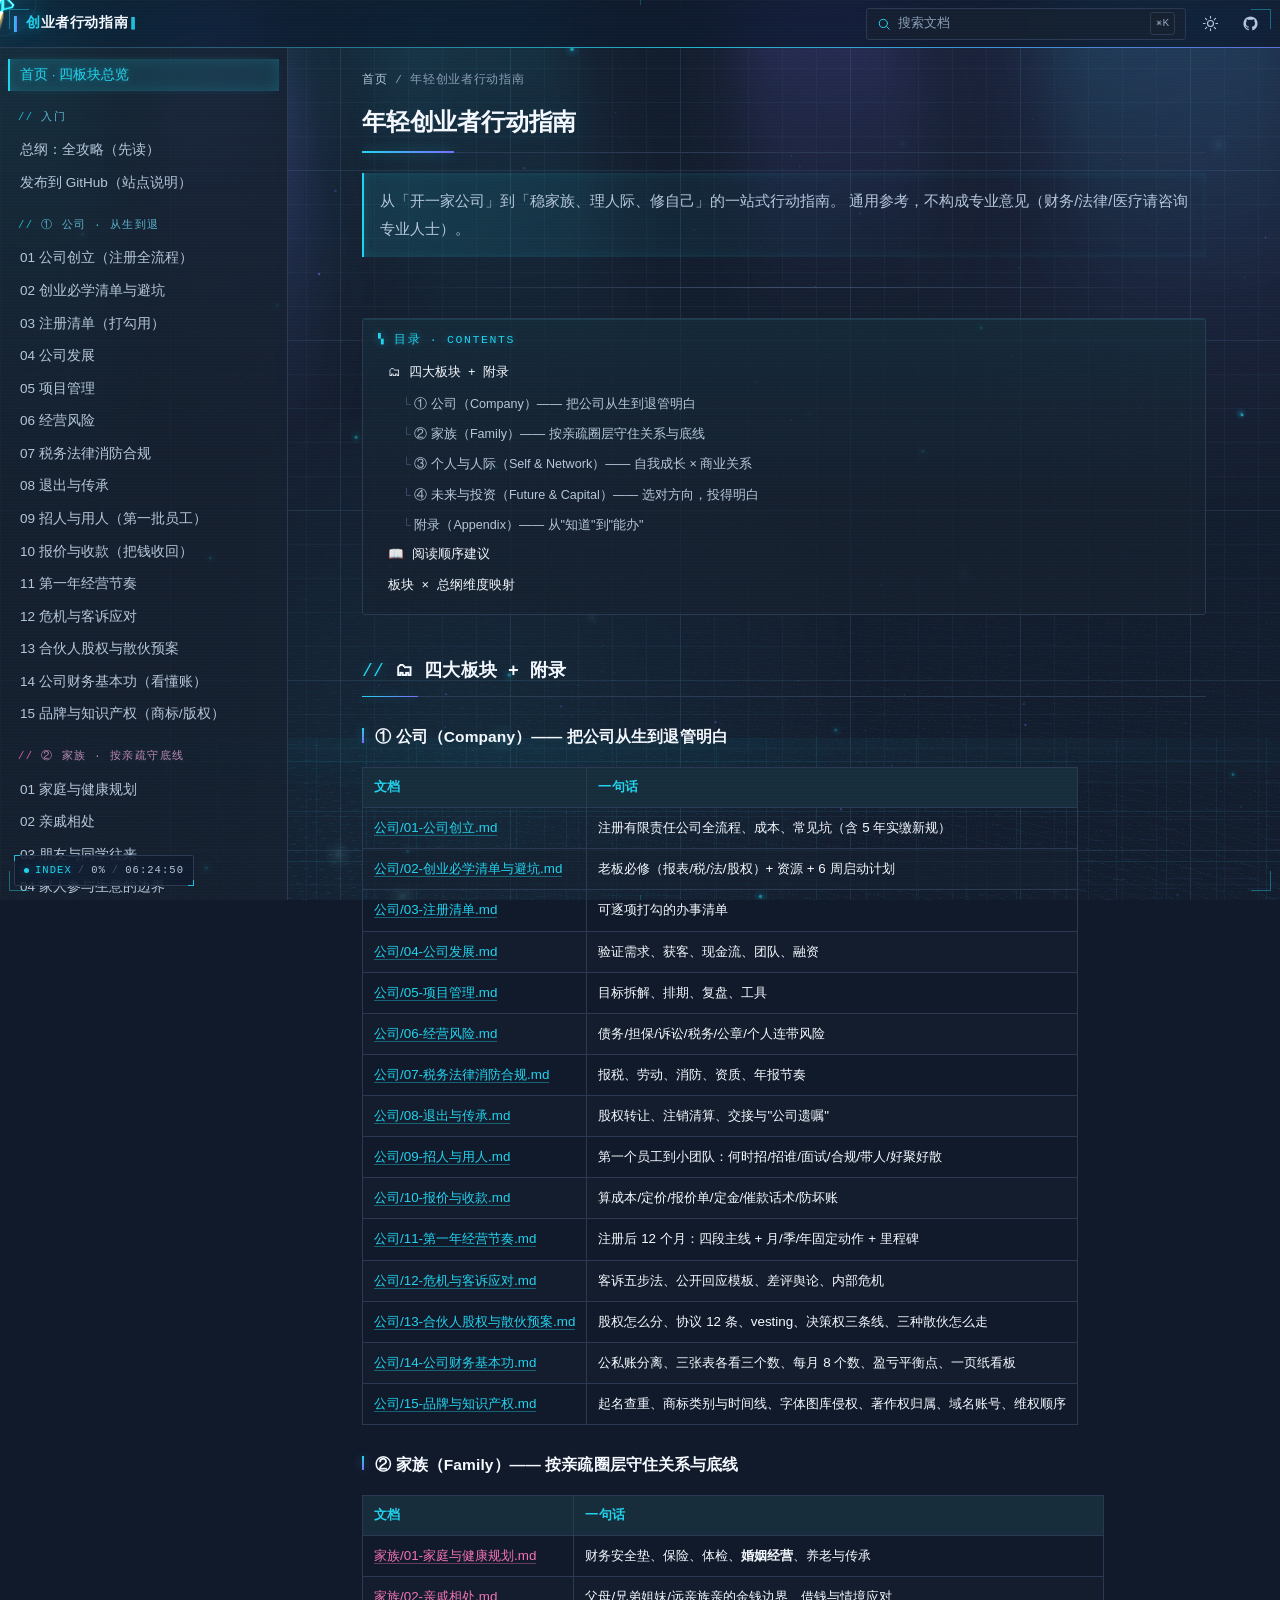
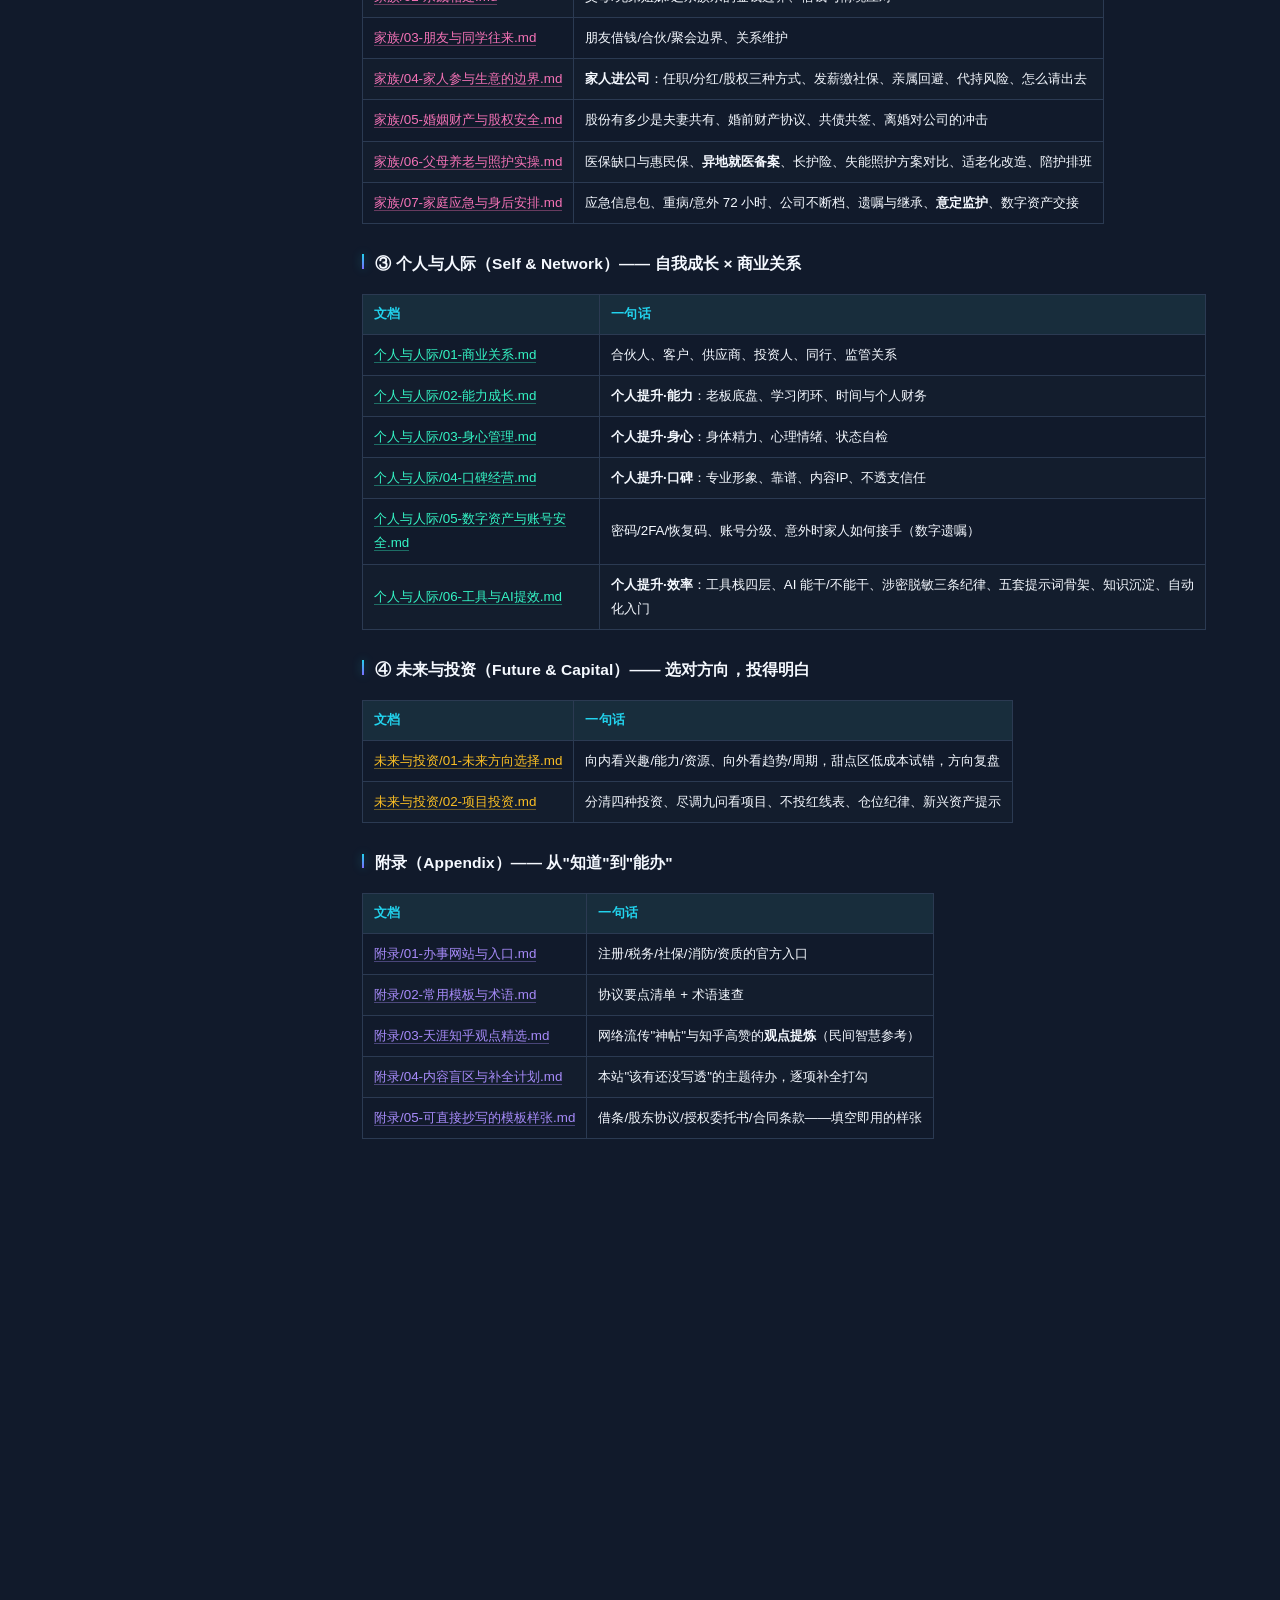
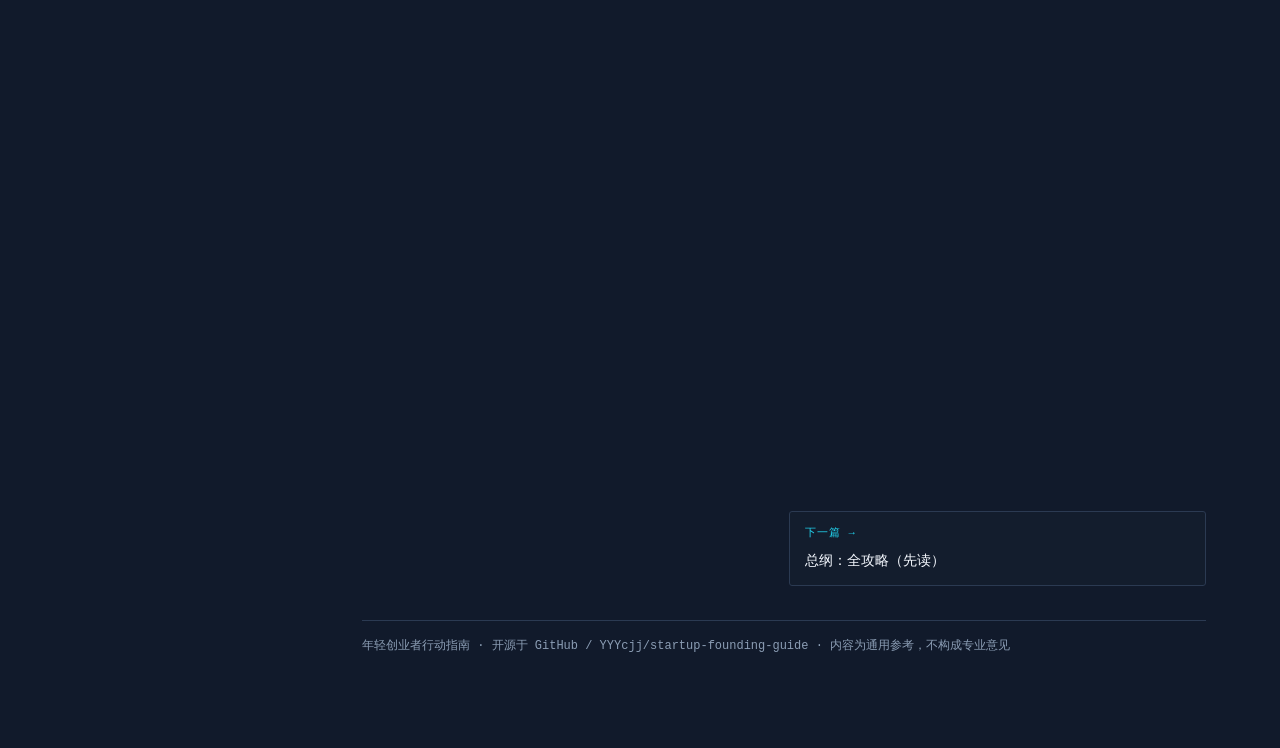
==== commit 7d7143b8: "feat(fx): 星舰尾部喷火——三层火舌（白热内芯/暖橙中焰/琥珀外焰）+ 双喷口炽热点，长度随推力伸缩并叠加三层频率抖动；怠速/待机保留一簇小火苗，输入框内收敛" ====
--- a/index.html
+++ b/index.html
@@ -814,7 +814,8 @@
        整舰约 32×27px，再乘 1.12 基准 → 与旧能量核同级体量，不挡正文。
        描边描两遍：外层宽而淡 = 矢量辉光（比逐帧 shadowBlur 便宜一个量级，
        浅底深底都成立），内层细而亮 = 轮廓。
-       绘制顺序从后往前：引擎焰 → 双翼 → 机身 → 细节 → 护盾弧。 */
+       绘制顺序从后往前：尾喷火 → 双翼 → 机身 → 细节 → 护盾弧。
+       尾喷火另见 ① 的注释：三层火舌 + 抖动，是"这艘船在动"的动能线索。 */
     function drawShip(S, o) {
       var st = o.stretch || 0;               // 高速时沿航向拉长（1+30% / 压 12%）
       ctx.save();
@@ -823,35 +824,87 @@
       var lit = o.lit, en = o.eng, sh = o.shield, light = o.light, vis = o.vis;
       var i2, y0;
 
-      /* ① 双引擎焰：尾部左右两口各喷一股锥形焰，另加一道更短更亮的高温白芯。
-             焰长随推力 —— 全推 42px、怠速只剩 10px 的小火苗 */
+      /* ① 尾喷火：三层火舌，从外到内 = 琥珀外焰 → 暖橙中焰 → 白热内芯，
+             再点两枚喷口炽热点。用暖色是刻意的 —— 站点整体是青蓝霓虹，
+             尾部若还用冷色，只会读成"气流尾迹"而不是火；引擎焰的真实温度
+             梯度也正好是根部白热、外缘转红黄，所以暖色不违和，反而补上
+             全站唯一的一处冷暖对比。深浅底各备一套：深底走 lighter 叠加，
+             亮色会自然烧起来；浅底压 alpha、内芯改用深褐橙（浅底上"白"看不见，
+             越深才越"实"）。
+             焰长随推力（全推约 54px，怠速剩一簇 ~16px 的小火苗），再叠三层不同频率的
+             抖动：~0.6s 的慢脉动 + ~0.12s 的快颤 + 火舌整体左右摆；双股焰
+             左右相位错开 —— 火苗不同步才像活的。 */
       if (en > .02) {
-        var L = 10 + 30 * en;
-        var g = ctx.createLinearGradient(-11, 0, -11 - L, 0);
-        g.addColorStop(0, rgb(col2, (light ? .32 : .48) * en));
-        g.addColorStop(.42, rgb(col2, (light ? .12 : .22) * en));
-        g.addColorStop(1, rgb(col2, 0));
-        ctx.fillStyle = g;
+        var fV = (.82 + .18 * a) * (1 - .55 * (o.txt || 0));  // 静止/输入框里收敛
+        var L = (14 + 34 * en) * (.8 + .14 * Math.sin(tf * .16)
+                  + .1 * Math.sin(tf * .77 + 1.3) + .06 * Math.sin(tf * 1.9 + .4));
+        var sw = Math.sin(tf * .23) * 1.1 + Math.sin(tf * .61 + .9) * .6;   // 火舌横摆
+
+        /* 外焰：最长最淡，根部略窄、腰上外鼓，尖端收成一点 */
+        /* 注意 alpha 的写法：**不能用 en 直接线性乘**。怠速推力只有 .14，
+           一乘就把火压到 0.03 的透明度 —— 屏幕上什么都没有（踩过的坑）。
+           火苗短 ≠ 火苗弱，所以给每层一个基座透明度，en 只做小幅加成：
+           怠速时是一簇清晰的小火苗，全推时才烧到最亮。 */
+        var enA = .72 + .28 * en;
+        var g1 = ctx.createLinearGradient(-10.7, 0, -11.7 - L, 0);
+        g1.addColorStop(0, light ? "rgba(208,92,18," + ((.44 * enA) * fV) + ")"
+                                 : "rgba(255,130,38," + ((.5 * enA) * fV) + ")");
+        g1.addColorStop(.38, light ? "rgba(224,112,26," + ((.26 * enA) * fV) + ")"
+                                   : "rgba(255,168,66," + ((.3 * enA) * fV) + ")");
+        g1.addColorStop(1, light ? "rgba(224,112,26,0)" : "rgba(255,196,110,0)");
+        ctx.fillStyle = g1;
+        ctx.beginPath();
+        ctx.moveTo(-10.7, -3.3);
+        ctx.bezierCurveTo(-11 - L * .22, -4.5, -11.3 - L * .6, -1.7, -11.8 - L, sw);
+        ctx.bezierCurveTo(-11.3 - L * .6, 1.7, -11 - L * .22, 4.5, -10.7, 3.3);
+        ctx.closePath();
+        ctx.fill();
+
+        /* 中焰：尾部左右两口各一股，保留"双喷管"结构（别并成一股，会丢掉星舰感） */
+        var g2 = ctx.createLinearGradient(-10.7, 0, -11.3 - L, 0);
+        g2.addColorStop(0, light ? "rgba(196,76,12," + ((.58 * enA) * fV) + ")"
+                                 : "rgba(255,184,68," + ((.8 * enA) * fV) + ")");
+        g2.addColorStop(.5, light ? "rgba(212,100,20," + ((.34 * enA) * fV) + ")"
+                                  : "rgba(255,222,142," + ((.5 * enA) * fV) + ")");
+        g2.addColorStop(1, light ? "rgba(212,100,20,0)" : "rgba(255,245,206,0)");
+        ctx.fillStyle = g2;
         for (i2 = -1; i2 <= 1; i2 += 2) {
-          y0 = i2 * 1.15;                       // 尾部左右两口喷管
+          y0 = i2 * 1.15;                                    // 尾部左右两口喷管
+          var Li = L * (.74 + .12 * Math.sin(tf * .45 + i2 * 2.2));   // 左右火焰不同步
           ctx.beginPath();
-          ctx.moveTo(-10.9, y0 - .95);
-          ctx.quadraticCurveTo(-10.9 - L * .5, y0 * .7 - .7, -11.4 - L, y0 * .3);
-          ctx.quadraticCurveTo(-10.9 - L * .5, y0 * .7 + .7, -10.9, y0 + .95);
+          ctx.moveTo(-10.7, y0 - 1.5);
+          ctx.bezierCurveTo(-10.8 - Li * .3, y0 - 1.8, -11 - Li * .58, y0 * .6 - .7,
+                            -11.3 - Li, y0 * .35 + sw * .55);
+          ctx.bezierCurveTo(-11 - Li * .58, y0 * .6 + .7, -10.8 - Li * .3, y0 + 1.8,
+                            -10.7, y0 + 1.5);
           ctx.closePath();
           ctx.fill();
         }
-        var L2 = L * .58;
-        var g2 = ctx.createLinearGradient(-11, 0, -11 - L2, 0);
-        g2.addColorStop(0, light ? rgb(col, .3 * en) : "rgba(255,255,255," + (.55 * en) + ")");
-        g2.addColorStop(1, light ? rgb(col, 0) : "rgba(255,255,255,0)");
-        ctx.fillStyle = g2;
+
+        /* 内芯：白热高温区，最短最窄最亮 —— 缺了它整团只是"橙色色块" */
+        var Lc = L * .44;
+        var g3 = ctx.createLinearGradient(-10.9, 0, -11.35 - Lc, 0);
+        g3.addColorStop(0, light ? "rgba(164,54,10," + ((.72 * enA) * fV) + ")"
+                                 : "rgba(255,255,255," + ((1.0 * enA) * fV) + ")");
+        g3.addColorStop(.55, light ? "rgba(178,66,14," + ((.4 * enA) * fV) + ")"
+                                   : "rgba(255,252,234," + ((.62 * enA) * fV) + ")");
+        g3.addColorStop(1, light ? "rgba(178,66,14,0)" : "rgba(255,250,218,0)");
+        ctx.fillStyle = g3;
         ctx.beginPath();
-        ctx.moveTo(-11, -1.1);
-        ctx.quadraticCurveTo(-11 - L2 * .55, -.7, -11.2 - L2, 0);
-        ctx.quadraticCurveTo(-11 - L2 * .55, .7, -11, 1.1);
+        ctx.moveTo(-10.9, -1.8);
+        ctx.bezierCurveTo(-11 - Lc * .35, -1.4, -11.15 - Lc * .7, -.5, -11.35 - Lc, sw * .3);
+        ctx.bezierCurveTo(-11.15 - Lc * .7, .5, -11 - Lc * .35, 1.4, -10.9, 1.8);
         ctx.closePath();
         ctx.fill();
+
+        /* 喷口炽热点：两口各一枚、随抖动呼吸，火是"从这里长出来"的 */
+        ctx.fillStyle = light ? "rgba(180,62,12," + ((.72 * enA) * fV) + ")"
+                              : "rgba(255,246,222," + ((1.0 * enA) * fV) + ")";
+        for (i2 = -1; i2 <= 1; i2 += 2) {
+          ctx.beginPath();
+          ctx.arc(-11, i2 * 1.15, 1.1 + .3 * Math.sin(tf * .8 + i2 * 1.7), 0, 6.2832);
+          ctx.fill();
+        }
       }
 
       /* ② 双翼：两块大后掠三角翼面。翼尖要放到机身中后段（-4.4 ~ -6.6），
@@ -1057,8 +1110,9 @@
         ang += dA * (1 - Math.pow(.84, k));
         if (ang > Math.PI) ang -= 6.2832; else if (ang < -Math.PI) ang += 6.2832;
 
-        /* 推力 → 焰长：速度越快喷得越长；静止悬停留一点怠速火，待机收净 */
-        var engT = !on ? 0 : (sp > .6 ? Math.min(1, sp / 8.5) : .14);
+        /* 推力 → 焰长：速度越快喷得越长；静止悬停留一簇怠速火苗，
+           待机（指针久不动）也留住一个更小的火苗 —— 船停在半空不该是冷的 */
+        var engT = !on ? .1 : (sp > .6 ? Math.min(1, sp / 8.5) : .14);
         eng += (engT - eng) * (1 - Math.pow(.8, k));
         eng = eng < 0 ? 0 : (eng > 1 ? 1 : eng);
 
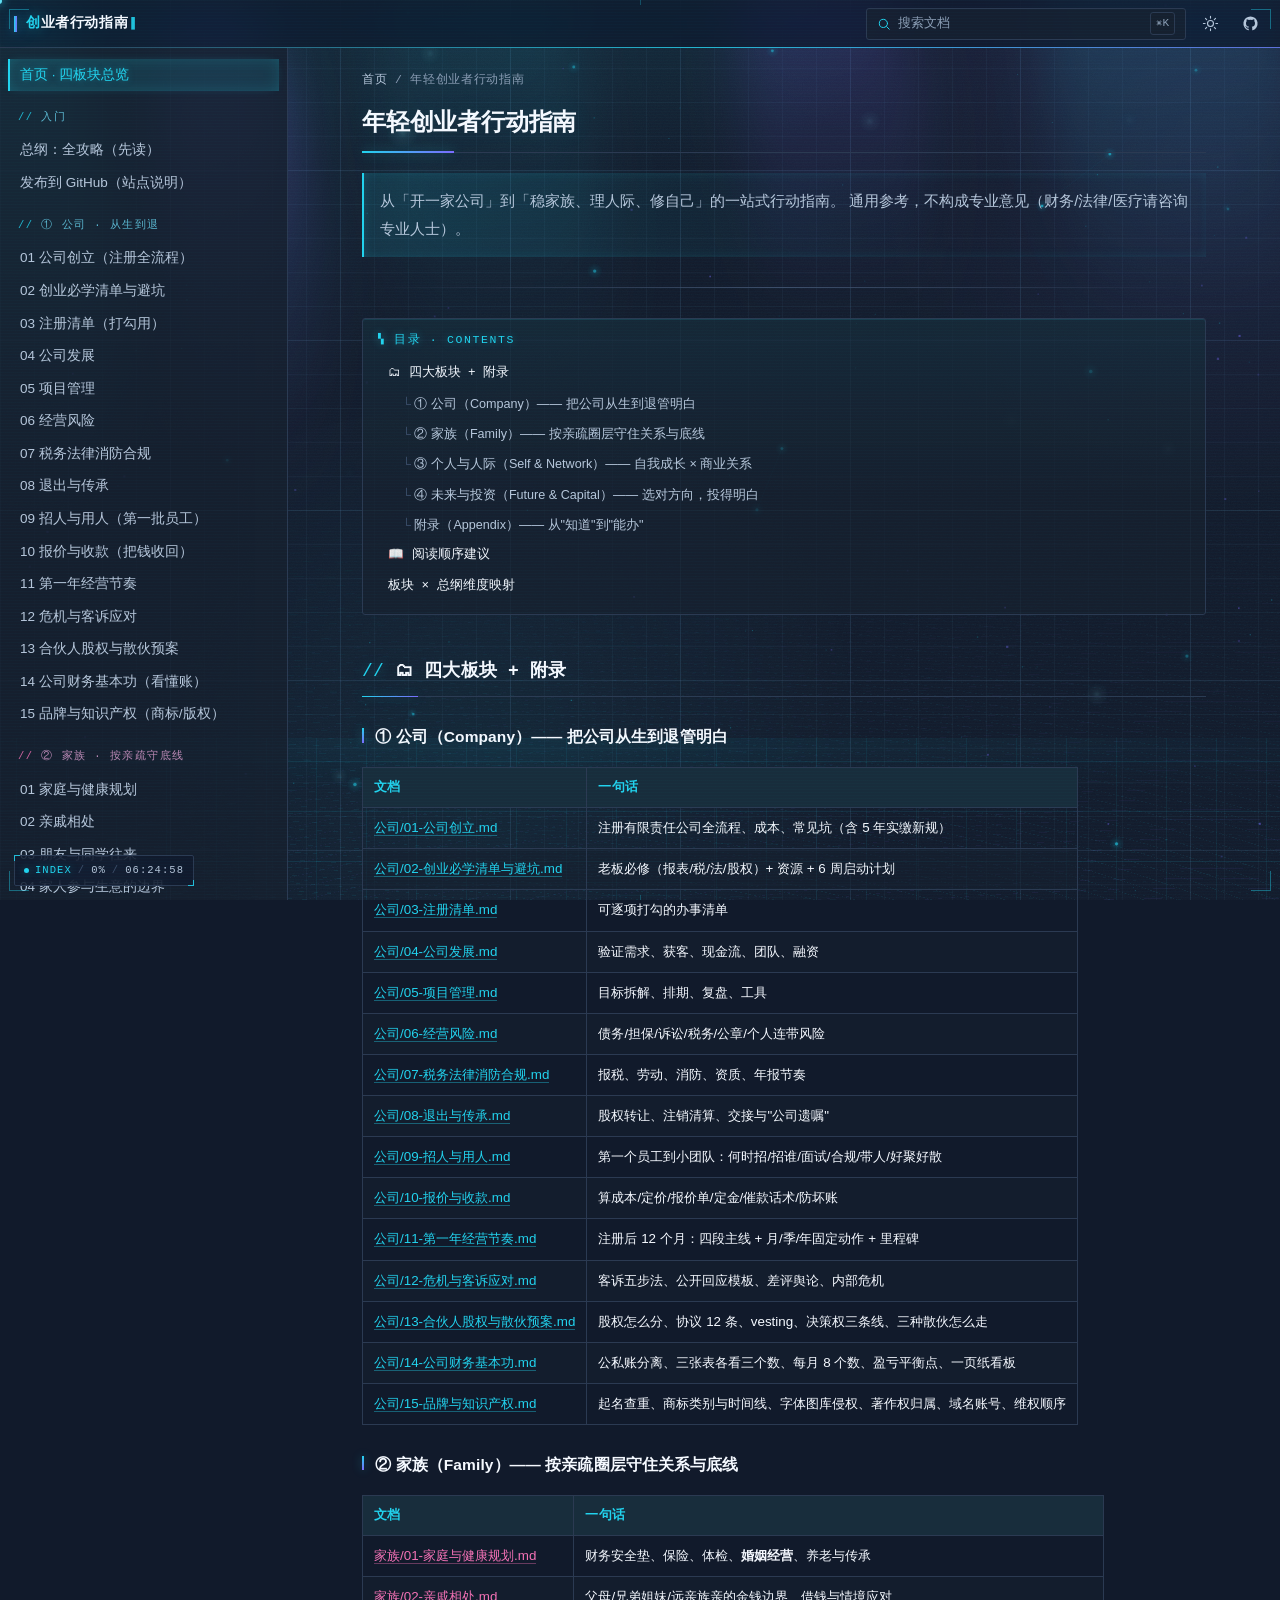
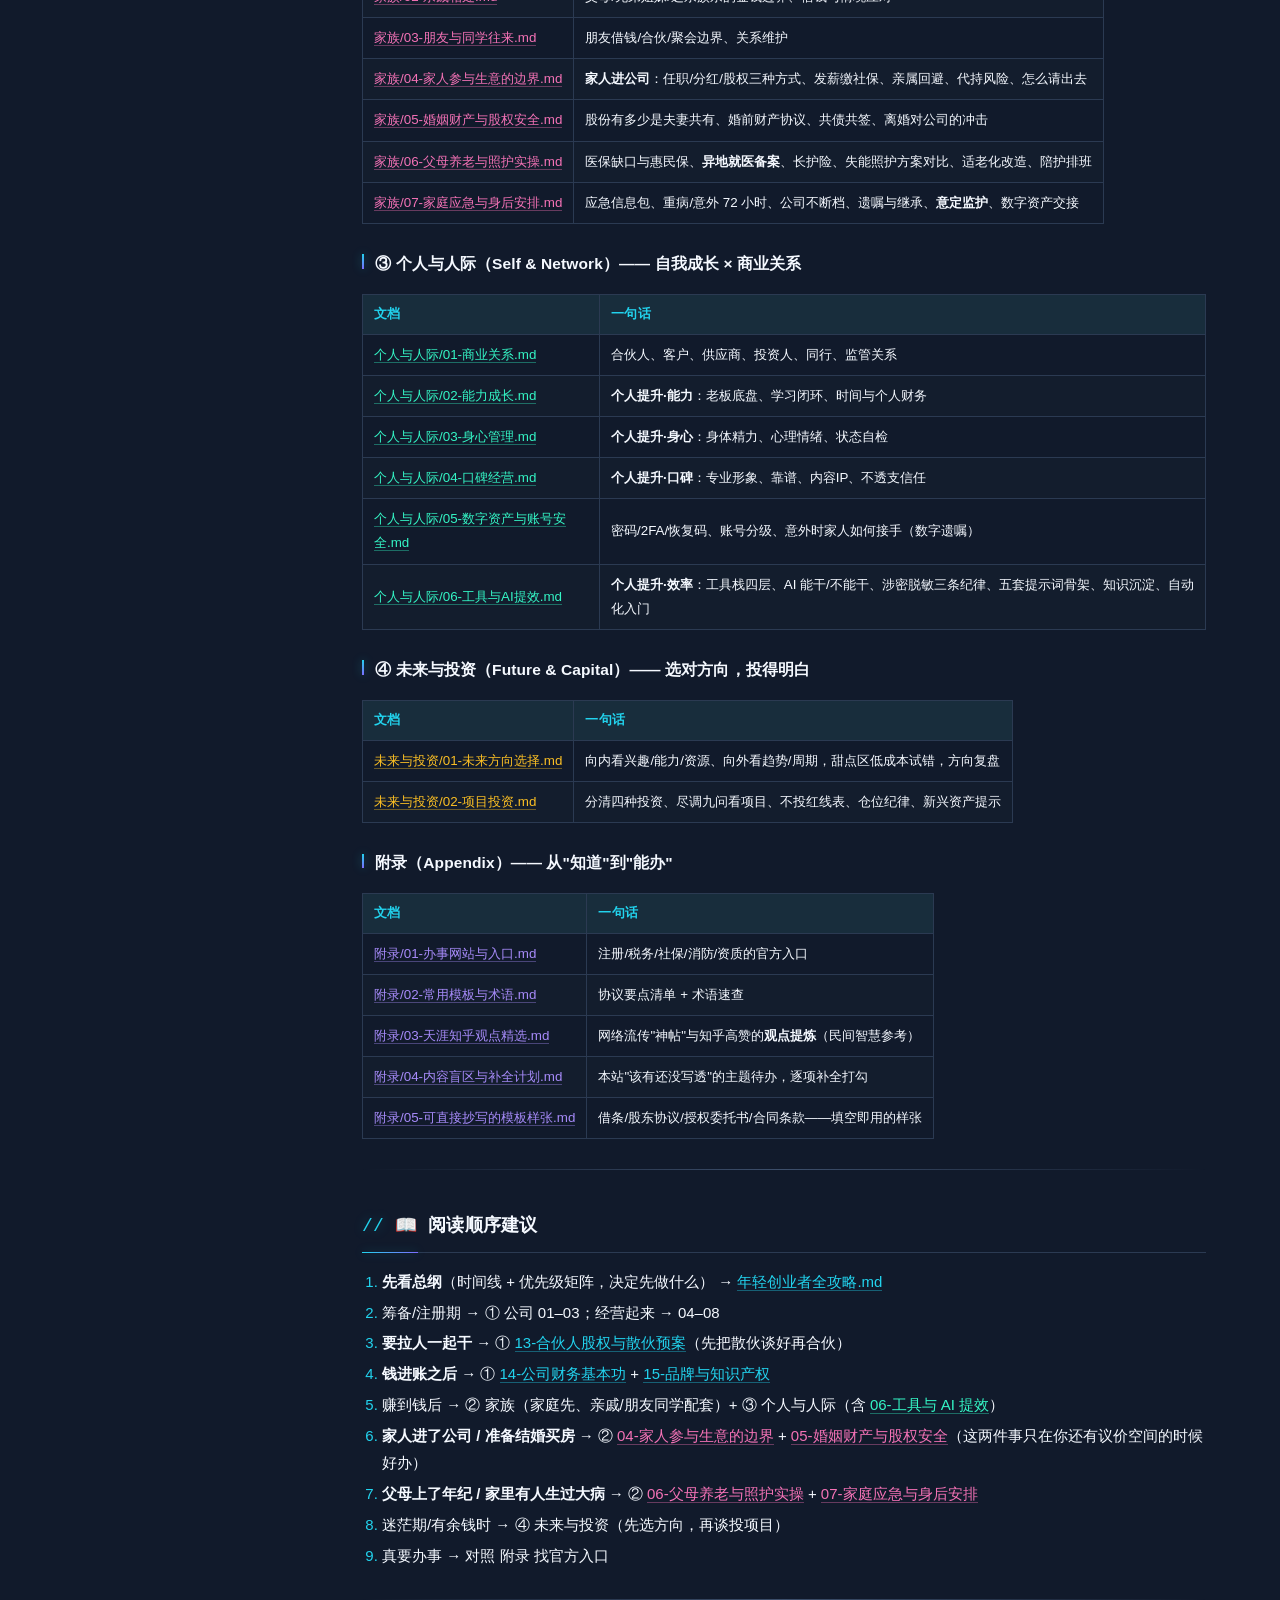
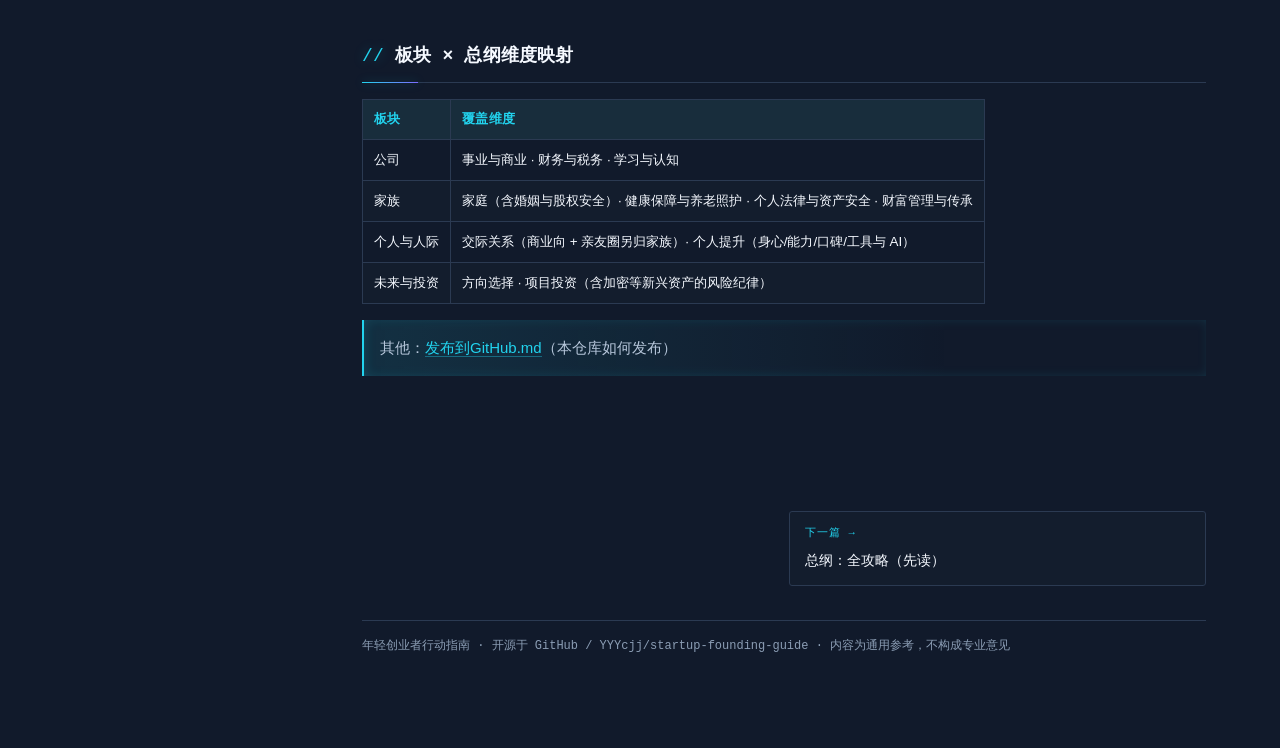
==== commit d3052378: "fix(fx): 彗尾改为真正的曲线——Catmull-Rom 细分中心线 + 沿法线偏移的变宽带一次 fill；消除逐段 lineTo 的折角与 round 端头叠出的竹节" ====
--- a/index.html
+++ b/index.html
@@ -804,6 +804,81 @@
       }
     };
 
+    /* —— 彗尾的几何：把采样折线重建成一条光滑的变宽带 ——
+       要让尾巴真的是"曲线"，有两件事必须一起做，缺一个都不像：
+       ① 采样点之间不能直接 lineTo。鼠标划弧时每过一个采样点方向就突变一次，
+          RIB=26 个点就是 26 个折角，整条尾巴其实是一段多边形。
+       ② 更不能"逐段独立 stroke + round 端头"。采样步长 STEP=5px 比最大线宽
+          (10.3px) 还小，圆头半径 5.15px 却往 5px 的段上套 —— 外缘会鼓成一串
+          半圆（扇贝边），线宽越大越像毛毛虫。
+       所以走"中心线 → 轮廓 → 一次 fill"这条路：
+         Catmull-Rom 细分（切线连续）→ 沿法线按宽度函数偏移出左右两条轮廓
+         → 闭合成带 → 单次 fill。外缘因此是真正光滑的曲线，宽度也能是任意
+         函数（现在是指数收束：尾尖收成一点、靠舰体端最粗）。
+       每帧约 400 次 lineTo 的路径构建，比原来 52 次 stroke 还便宜。 */
+    var SUB = 4;                       // 每段细分刀数：26 个采样点 → 101 个密点
+    var subX = [], subY = [];          // 细分结果（预分配，避免每帧新建数组）
+    var lpx = [], lpy = [], rpx = [], rpy = [];   // 左右轮廓点
+
+    /* 把 n 个采样点插成 (n-1)*SUB+1 个密集点，写入 subX/subY 并返回点数。
+       标准 Catmull-Rom（张力 .5）在段内参数化求值：
+         p(f) = [2p₁ + (−p₀+p₂)f + (2p₀−5p₁+4p₂−p₃)f² + (−p₀+3p₁−3p₂+p₃)f³] / 2
+       端点缺邻居时用自身顶替 —— 自然边界，不外插，尾巴两端不会甩出去。 */
+    function subdivide(flat, n) {
+      var p = 0, s, k, f, f2, f3;
+      for (s = 0; s < n - 1; s++) {
+        var x0 = s > 0 ? flat[s * 2 - 2] : flat[0];
+        var y0 = s > 0 ? flat[s * 2 - 1] : flat[1];
+        var x1 = flat[s * 2], y1 = flat[s * 2 + 1];
+        var x2 = flat[s * 2 + 2], y2 = flat[s * 2 + 3];
+        var x3 = s + 2 < n ? flat[s * 2 + 4] : x2;
+        var y3 = s + 2 < n ? flat[s * 2 + 5] : y2;
+        for (k = 0; k < SUB; k++) {
+          f = k / SUB; f2 = f * f; f3 = f2 * f;
+          subX[p] = .5 * (2 * x1 + (x2 - x0) * f
+                          + (2 * x0 - 5 * x1 + 4 * x2 - x3) * f2
+                          + (3 * x1 - x0 - 3 * x2 + x3) * f3);
+          subY[p] = .5 * (2 * y1 + (y2 - y0) * f
+                          + (2 * y0 - 5 * y1 + 4 * y2 - y3) * f2
+                          + (3 * y1 - y0 - 3 * y2 + y3) * f3);
+          p++;
+        }
+      }
+      subX[p] = flat[(n - 1) * 2]; subY[p] = flat[(n - 1) * 2 + 1];
+      return p + 1;
+    }
+
+    /* 沿中心线填一条变宽带。w0/w1 = 尾尖 / 靠舰体端的线宽（直径），
+       pow 控制宽度增长曲线（<1 前段就变粗，>1 靠近舰体才收束），
+       c = [r,g,b]，a0/a1 = 尾尖 / 靠舰体端的透明度。
+       渐变用两端点连一条直线近似（尾巴才一百多像素，弯曲带来的偏差肉眼看
+       不出来），中点 stop 取 (a1−a0)*.3 —— 模拟原来 t² 的平方增长。 */
+    function ribbon(M, w0, w1, pow, c, a0, a1) {
+      var i, u, hw, ax, ay, bx, by, tx, ty, tl, nx, ny;
+      for (i = 0; i < M; i++) {
+        u = i / (M - 1);
+        hw = (w0 + (w1 - w0) * Math.pow(u, pow)) * .5;
+        ax = subX[i > 0 ? i - 1 : 0];          ay = subY[i > 0 ? i - 1 : 0];
+        bx = subX[i < M - 1 ? i + 1 : M - 1];  by = subY[i < M - 1 ? i + 1 : M - 1];
+        tx = bx - ax; ty = by - ay;
+        tl = Math.sqrt(tx * tx + ty * ty) || 1;
+        nx = -ty / tl; ny = tx / tl;                       // 单位左法线
+        lpx[i] = subX[i] + nx * hw; lpy[i] = subY[i] + ny * hw;
+        rpx[i] = subX[i] - nx * hw; rpy[i] = subY[i] - ny * hw;
+      }
+      ctx.beginPath();
+      ctx.moveTo(lpx[0], lpy[0]);
+      for (i = 1; i < M; i++) ctx.lineTo(lpx[i], lpy[i]);          // 左轮廓正向
+      for (i = M - 1; i >= 0; i--) ctx.lineTo(rpx[i], rpy[i]);     // 右轮廓反向
+      ctx.closePath();
+      var g = ctx.createLinearGradient(subX[0], subY[0], subX[M - 1], subY[M - 1]);
+      g.addColorStop(0, rgb(c, a0));
+      g.addColorStop(.55, rgb(c, a0 + (a1 - a0) * .3));
+      g.addColorStop(1, rgb(c, a1));
+      ctx.fillStyle = g;
+      ctx.fill();
+    }
+
     /* —— 星舰：局部坐标原点在舰体几何中心，+X = 舰首方向 ——
        结构分三层画，靠交界线读成"飞船"而不是"图形符号"：
          双翼 = 大后掠三角翼（舰首 16.0 / 翼尖 -5.5 ±11.3 / 尾段 -10.8）
@@ -1069,28 +1144,23 @@
       var light = html.getAttribute("data-theme") === "light";
       ctx.globalCompositeOperation = light ? "source-over" : "lighter";
 
-      /* ① 彗尾：两层描边 —— 外层次级色光晕（宽而淡），内层主色芯（细而亮） */
+      /* ① 彗尾：沿一条光滑中心线收束的双层能量带（几何见上面的 subdivide/ribbon）
+             采样点先做一次 1-2-1 平滑再插值：鼠标坐标本身是量化 + 抖动的，
+             直接当控制点会让曲线沿路起毛刺。只在绘制用的副本上算 —— 写回 rib
+             的话每帧都会再平滑一遍，尾巴会越缩越短。
+             然后细分 → 偏移 → fill：外层次级色（宽而淡，弥散的能量场），
+             内层主色（细而亮，这条才是"轨迹"本身）。 */
       var n = rib.length / 2;
       if (n > 2) {
-        ctx.lineCap = "round";
-        for (i = 1; i < n; i++) {
-          t = i / n;
-          ctx.strokeStyle = rgb(col2, t * t * (light ? .1 : .2) * a + .005);
-          ctx.lineWidth = t * 9.5 + .8;
-          ctx.beginPath();
-          ctx.moveTo(rib[(i - 1) * 2], rib[(i - 1) * 2 + 1]);
-          ctx.lineTo(rib[i * 2], rib[i * 2 + 1]);
-          ctx.stroke();
+        var flat = [], i3;
+        for (i3 = 0; i3 < n; i3++) { flat[i3 * 2] = rib[i3 * 2]; flat[i3 * 2 + 1] = rib[i3 * 2 + 1]; }
+        for (i3 = 1; i3 < n - 1; i3++) {
+          flat[i3 * 2]     = (rib[(i3 - 1) * 2]     + 2 * rib[i3 * 2]     + rib[(i3 + 1) * 2])     * .25;
+          flat[i3 * 2 + 1] = (rib[(i3 - 1) * 2 + 1] + 2 * rib[i3 * 2 + 1] + rib[(i3 + 1) * 2 + 1]) * .25;
         }
-        for (i = 1; i < n; i++) {
-          t = i / n;
-          ctx.strokeStyle = rgb(col, t * t * (light ? .34 : .5) * a + .012);
-          ctx.lineWidth = t * 3.4 + .3;
-          ctx.beginPath();
-          ctx.moveTo(rib[(i - 1) * 2], rib[(i - 1) * 2 + 1]);
-          ctx.lineTo(rib[i * 2], rib[i * 2 + 1]);
-          ctx.stroke();
-        }
+        var M = subdivide(flat, n);
+        ribbon(M, 1.0, 10.6, .88, col2, .004, (light ? .12 : .22) * a);
+        ribbon(M, 0.5,  3.9, .88, col,  .008, (light ? .36 : .52) * a);
       }
 
       /* ② 星舰：就是光标本体。舰体中心钉在指针上，舰首朝航向偏转，
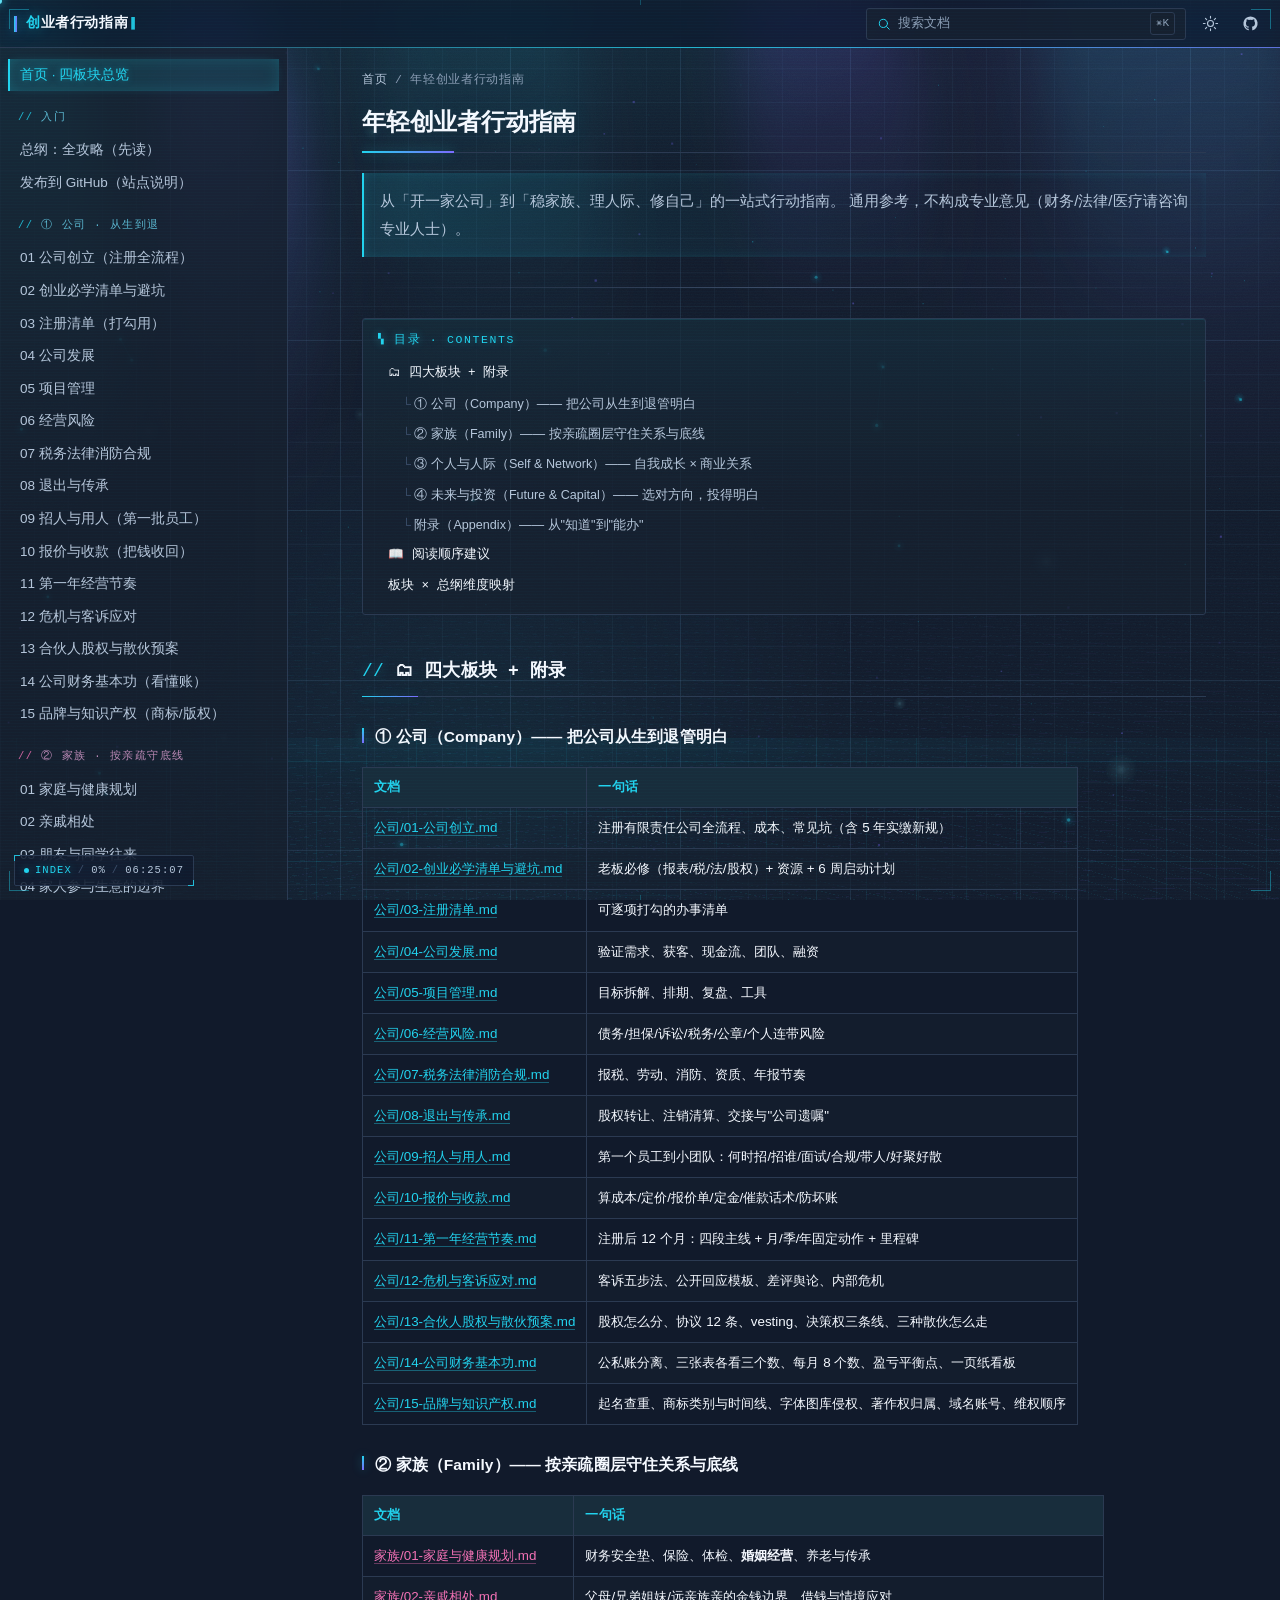
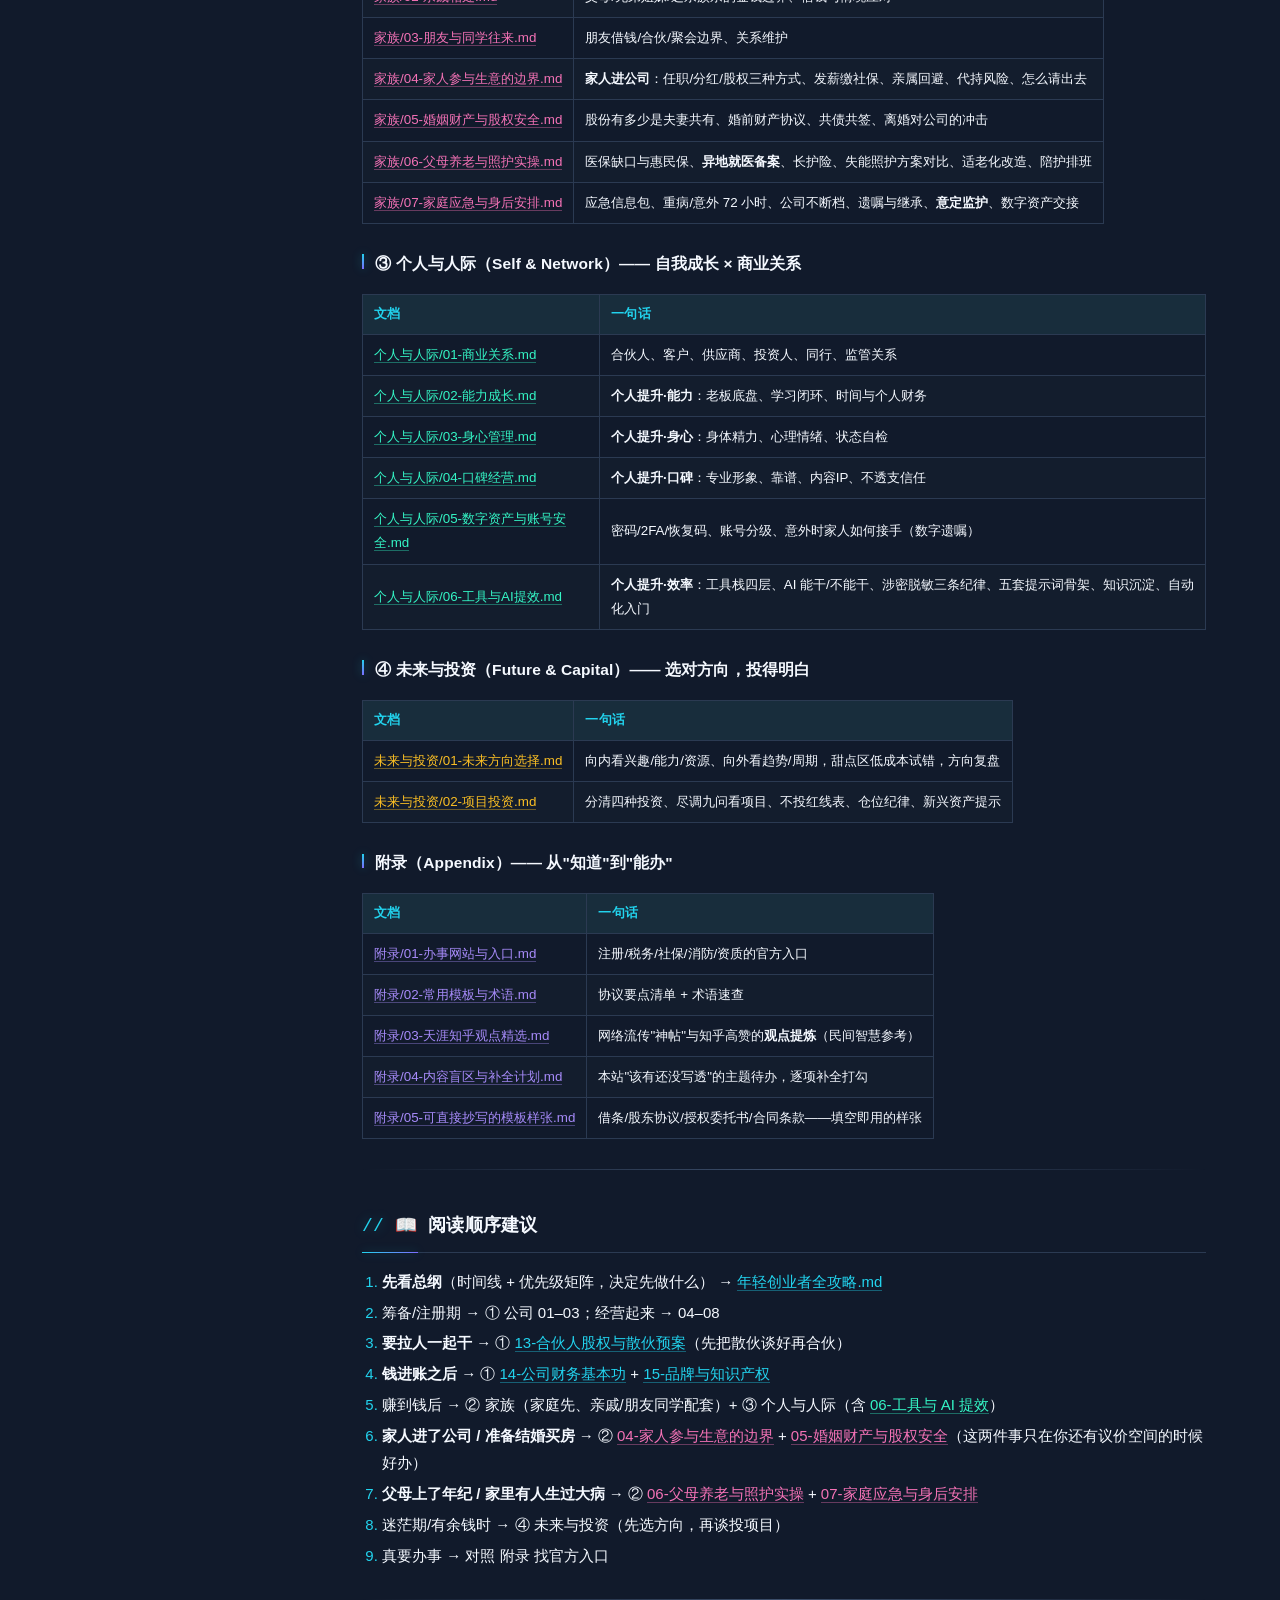
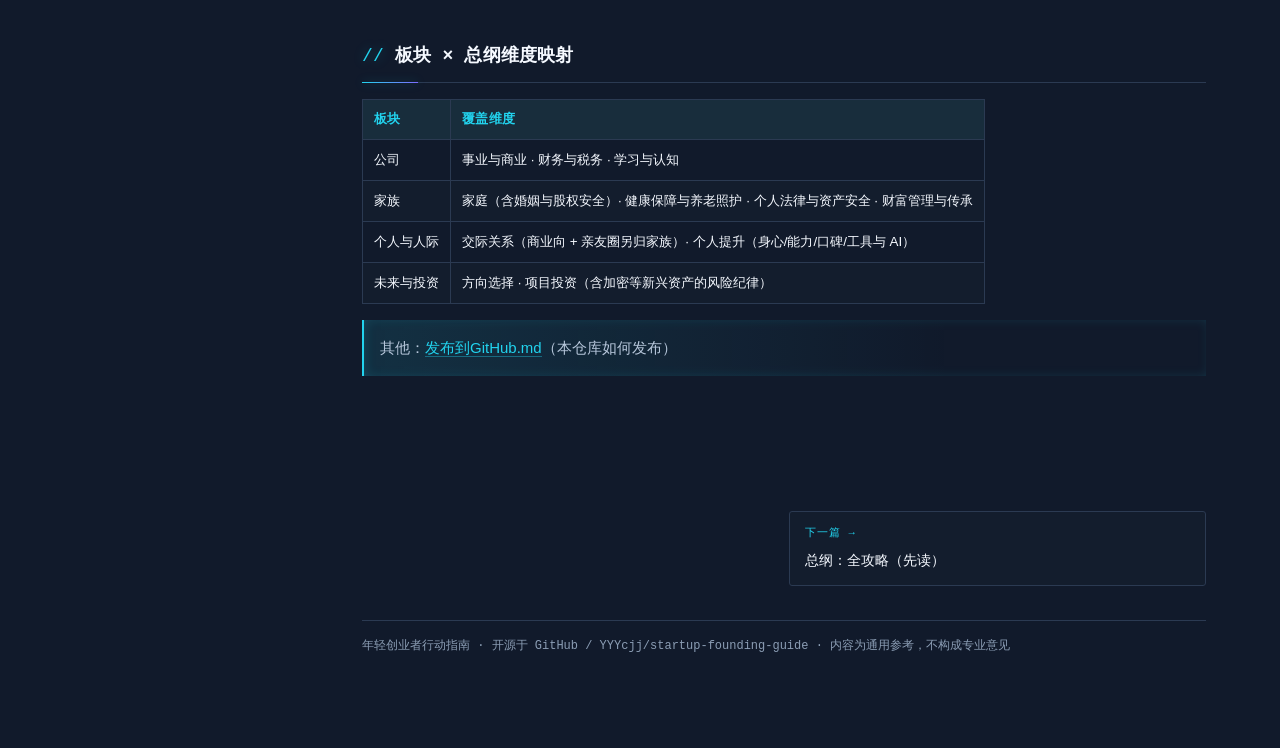
==== commit a791ea04: "光标尾焰：推力随速度拉满动态范围（慢移小火 / 快甩猛火）—— 饱和点 8.5→20、上凸 1.2 次幂、焰长/截面/亮度/抖动四条随推力同动；局部清屏半径 120→150" ====
--- a/index.html
+++ b/index.html
@@ -906,21 +906,32 @@
              全站唯一的一处冷暖对比。深浅底各备一套：深底走 lighter 叠加，
              亮色会自然烧起来；浅底压 alpha、内芯改用深褐橙（浅底上"白"看不见，
              越深才越"实"）。
-             焰长随推力（全推约 54px，怠速剩一簇 ~16px 的小火苗），再叠三层不同频率的
+             焰长随推力（全推约 60px，怠速剩一簇 ~16px 的小火苗），再叠三层不同频率的
              抖动：~0.6s 的慢脉动 + ~0.12s 的快颤 + 火舌整体左右摆；双股焰
-             左右相位错开 —— 火苗不同步才像活的。 */
+             左右相位错开 —— 火苗不同步才像活的。
+
+             推力（en）驱动的不只是长度，四条一起动才读得出"烧得更猛"：
+               焰长 L  ≈ 18 → 66    （怠速小火苗 → 全推长舌，比旧版全推还长一档）
+               截面 wf ≈ 0.8 → 1.24 （芯子从纤细变粗壮）
+               亮度 enA ≈ .66 → 1.0
+               抖动 jit ≈ 0.8 → 1.3（烧得旺就抖得凶）
+             只拉长不加粗，高速时只会得到一根细长的"橙色牙签"。 */
       if (en > .02) {
         var fV = (.82 + .18 * a) * (1 - .55 * (o.txt || 0));  // 静止/输入框里收敛
-        var L = (14 + 34 * en) * (.8 + .14 * Math.sin(tf * .16)
-                  + .1 * Math.sin(tf * .77 + 1.3) + .06 * Math.sin(tf * 1.9 + .4));
-        var sw = Math.sin(tf * .23) * 1.1 + Math.sin(tf * .61 + .9) * .6;   // 火舌横摆
+        var jit = .8 + .5 * en;                          // 推力越大，火苗抖得越凶
+        var L = (10 + 56 * en) * (.8 + .14 * jit * Math.sin(tf * .16)
+                  + .1 * jit * Math.sin(tf * .77 + 1.3) + .06 * jit * Math.sin(tf * 1.9 + .4));
+        var wf = .74 + .5 * en;                          // 火舌截面：随推力变粗
+        var wf2 = .78 + .45 * en;                        // 内芯截面（略窄于外焰）
+        var sw = (Math.sin(tf * .23) * 1.1 + Math.sin(tf * .61 + .9) * .6)
+                 * (.6 + .7 * en);                       // 火舌横摆：越快摆幅越大
 
         /* 外焰：最长最淡，根部略窄、腰上外鼓，尖端收成一点 */
         /* 注意 alpha 的写法：**不能用 en 直接线性乘**。怠速推力只有 .14，
            一乘就把火压到 0.03 的透明度 —— 屏幕上什么都没有（踩过的坑）。
            火苗短 ≠ 火苗弱，所以给每层一个基座透明度，en 只做小幅加成：
            怠速时是一簇清晰的小火苗，全推时才烧到最亮。 */
-        var enA = .72 + .28 * en;
+        var enA = .66 + .34 * en;
         var g1 = ctx.createLinearGradient(-10.7, 0, -11.7 - L, 0);
         g1.addColorStop(0, light ? "rgba(208,92,18," + ((.44 * enA) * fV) + ")"
                                  : "rgba(255,130,38," + ((.5 * enA) * fV) + ")");
@@ -929,9 +940,9 @@
         g1.addColorStop(1, light ? "rgba(224,112,26,0)" : "rgba(255,196,110,0)");
         ctx.fillStyle = g1;
         ctx.beginPath();
-        ctx.moveTo(-10.7, -3.3);
-        ctx.bezierCurveTo(-11 - L * .22, -4.5, -11.3 - L * .6, -1.7, -11.8 - L, sw);
-        ctx.bezierCurveTo(-11.3 - L * .6, 1.7, -11 - L * .22, 4.5, -10.7, 3.3);
+        ctx.moveTo(-10.7, -3.3 * wf);
+        ctx.bezierCurveTo(-11 - L * .22, -4.5 * wf, -11.3 - L * .6, -1.7 * wf, -11.8 - L, sw);
+        ctx.bezierCurveTo(-11.3 - L * .6, 1.7 * wf, -11 - L * .22, 4.5 * wf, -10.7, 3.3 * wf);
         ctx.closePath();
         ctx.fill();
 
@@ -947,10 +958,10 @@
           y0 = i2 * 1.15;                                    // 尾部左右两口喷管
           var Li = L * (.74 + .12 * Math.sin(tf * .45 + i2 * 2.2));   // 左右火焰不同步
           ctx.beginPath();
-          ctx.moveTo(-10.7, y0 - 1.5);
-          ctx.bezierCurveTo(-10.8 - Li * .3, y0 - 1.8, -11 - Li * .58, y0 * .6 - .7,
-                            -11.3 - Li, y0 * .35 + sw * .55);
-          ctx.bezierCurveTo(-11 - Li * .58, y0 * .6 + .7, -10.8 - Li * .3, y0 + 1.8,
+          ctx.moveTo(-10.7, y0 - 1.5);                      // 根部贴着喷口，不动
+          ctx.bezierCurveTo(-10.8 - Li * .3, y0 - 1.8 * wf, -11 - Li * .58, y0 * .6 - .7 * wf,
+                            -11.3 - Li, y0 * .35 + sw * .55);          // 焰身随推力外鼓
+          ctx.bezierCurveTo(-11 - Li * .58, y0 * .6 + .7 * wf, -10.8 - Li * .3, y0 + 1.8 * wf,
                             -10.7, y0 + 1.5);
           ctx.closePath();
           ctx.fill();
@@ -966,18 +977,20 @@
         g3.addColorStop(1, light ? "rgba(178,66,14,0)" : "rgba(255,250,218,0)");
         ctx.fillStyle = g3;
         ctx.beginPath();
-        ctx.moveTo(-10.9, -1.8);
-        ctx.bezierCurveTo(-11 - Lc * .35, -1.4, -11.15 - Lc * .7, -.5, -11.35 - Lc, sw * .3);
-        ctx.bezierCurveTo(-11.15 - Lc * .7, .5, -11 - Lc * .35, 1.4, -10.9, 1.8);
+        ctx.moveTo(-10.9, -1.8 * wf2);
+        ctx.bezierCurveTo(-11 - Lc * .35, -1.4 * wf2, -11.15 - Lc * .7, -.5 * wf2, -11.35 - Lc, sw * .3);
+        ctx.bezierCurveTo(-11.15 - Lc * .7, .5 * wf2, -11 - Lc * .35, 1.4 * wf2, -10.9, 1.8 * wf2);
         ctx.closePath();
         ctx.fill();
 
-        /* 喷口炽热点：两口各一枚、随抖动呼吸，火是"从这里长出来"的 */
+        /* 喷口炽热点：两口各一枚、随抖动呼吸，火是"从这里长出来"的。
+           半径也吃推力 —— 全推时喷口烧成两团亮斑，怠速只剩两个小点 */
         ctx.fillStyle = light ? "rgba(180,62,12," + ((.72 * enA) * fV) + ")"
                               : "rgba(255,246,222," + ((1.0 * enA) * fV) + ")";
         for (i2 = -1; i2 <= 1; i2 += 2) {
           ctx.beginPath();
-          ctx.arc(-11, i2 * 1.15, 1.1 + .3 * Math.sin(tf * .8 + i2 * 1.7), 0, 6.2832);
+          ctx.arc(-11, i2 * 1.15,
+                  .85 + .85 * en + .3 * Math.sin(tf * .8 + i2 * 1.7), 0, 6.2832);
           ctx.fill();
         }
       }
@@ -1105,8 +1118,9 @@
       idle += dt;
       var slow = isSlow();
       /* 待机时只清舰体周围一小块，不必每帧全屏 clearRect。
-         半径要盖住：舰体半长 14 + 引擎焰 38 + 柔光 62 → 取 120 有富余 */
-      if (slow && slowPrev) ctx.clearRect(x - 120, y - 120, 240, 240);
+         半径要盖住：舰体半长 18 + 引擎焰全推 119 + 柔光 62 → 取 150 有富余
+         （焰长随推力伸缩，半径按"全推 + 高速拉伸"的极值算，否则急停会留残影） */
+      if (slow && slowPrev) ctx.clearRect(x - 150, y - 150, 300, 300);
       else ctx.clearRect(0, 0, W, H);
       slowPrev = slow;
 
@@ -1180,10 +1194,21 @@
         ang += dA * (1 - Math.pow(.84, k));
         if (ang > Math.PI) ang -= 6.2832; else if (ang < -Math.PI) ang += 6.2832;
 
-        /* 推力 → 焰长：速度越快喷得越长；静止悬停留一簇怠速火苗，
-           待机（指针久不动）也留住一个更小的火苗 —— 船停在半空不该是冷的 */
-        var engT = !on ? .1 : (sp > .6 ? Math.min(1, sp / 8.5) : .14);
-        eng += (engT - eng) * (1 - Math.pow(.8, k));
+        /* 推力 → 火力：速度越快烧得越猛；静止悬停留一簇怠速火苗，
+           待机（指针久不动）也留住一个更小的火苗 —— 船停在半空不该是冷的。
+           ① 饱和点必须够远。旧值 sp/8.5 意味着只要轻轻动一下就顶到满推，
+              快慢读不出任何差别，"越快越猛"也就无从谈起。实测旧版在
+              ~28px/帧 之后焰长就不再增长了（24.3 → 24.0，已经完全饱和）。
+              改 sp/20 之后：~6px/帧 只烧到 24%、~12px/帧 到 54%、
+              ~20px/帧（约 1200px/s，正常快甩）才冲到全推 —— 加速过程眼睛跟得上。
+           ② 曲线带一点上凸（1.2 次幂）：低速段压住、高速段陡起，推背感更强；
+              再用 .14 的怠速底兜着，慢移也只是小火，不会熄火。
+           ③ 满推端同时抬高（焰长 10+56·en）：慢的一端比以前更小、
+              快的一端比以前更长，"越快越猛"才是两头拉开，而不是整体变暗。 */
+        var engT = !on ? .1 : Math.max(.14, Math.pow(Math.min(1, sp / 20), 1.2));
+        /* ④ 上升比回落快（约 40ms vs 120ms）：甩出去的瞬间火先窜起来，
+           收手后火苗慢慢缩回去 —— 有惯性才像有质量的尾焰，而不是贴纸。 */
+        eng += (engT - eng) * (1 - Math.pow(engT > eng ? .62 : .86, k));
         eng = eng < 0 ? 0 : (eng > 1 ? 1 : eng);
 
         /* 外圈柔光（活跃时才有） */
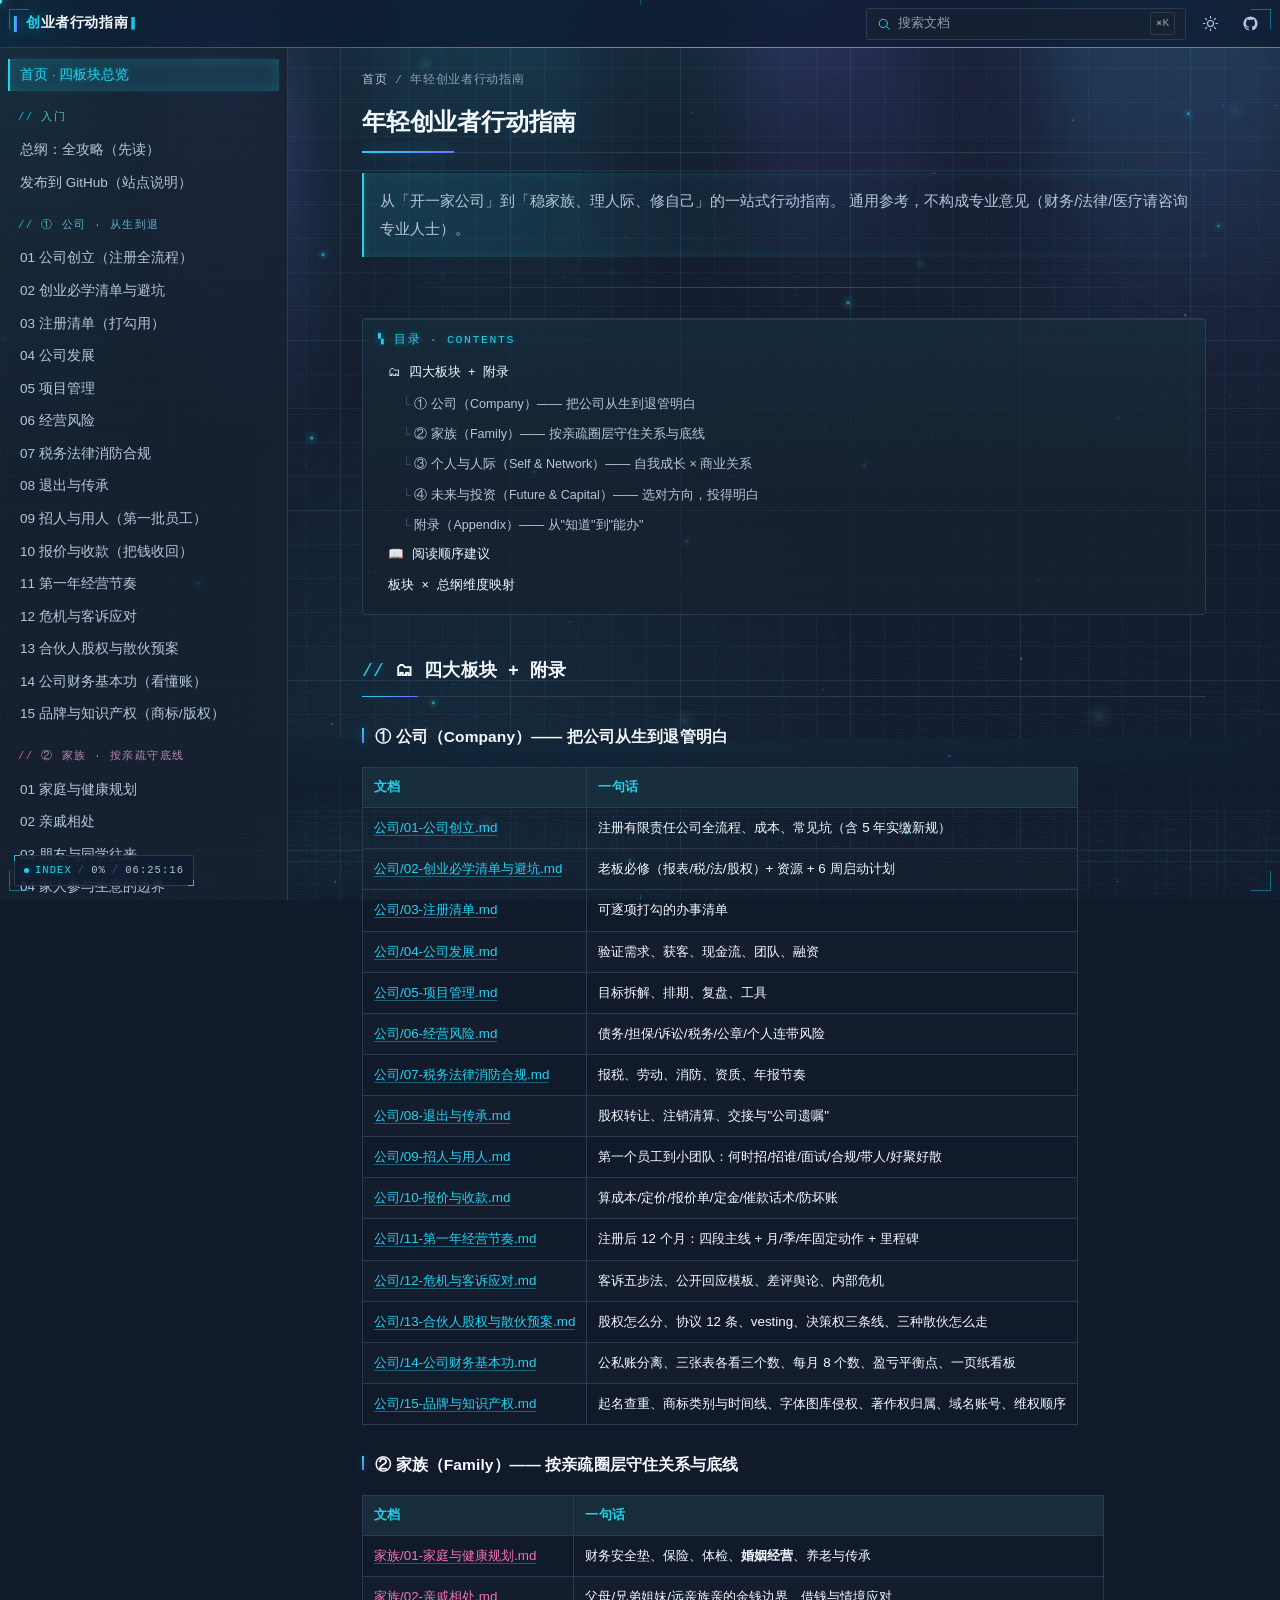
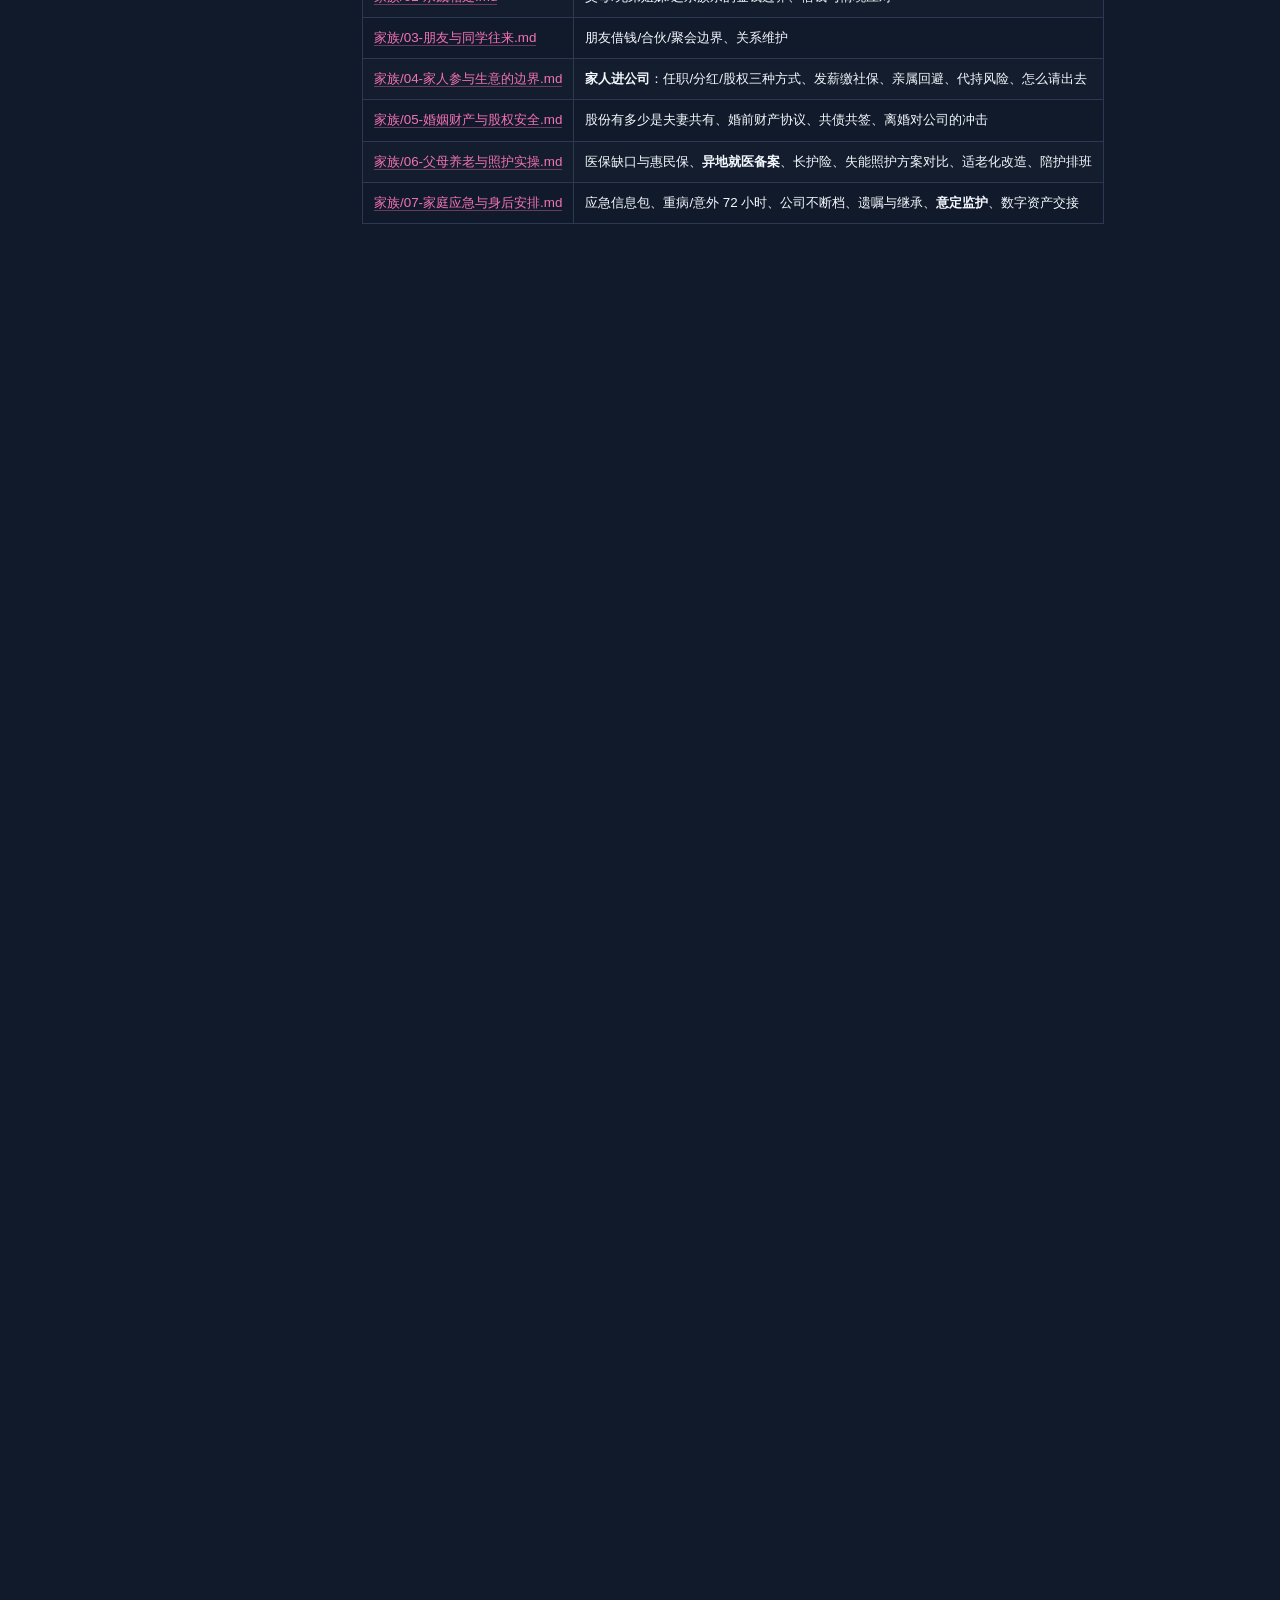
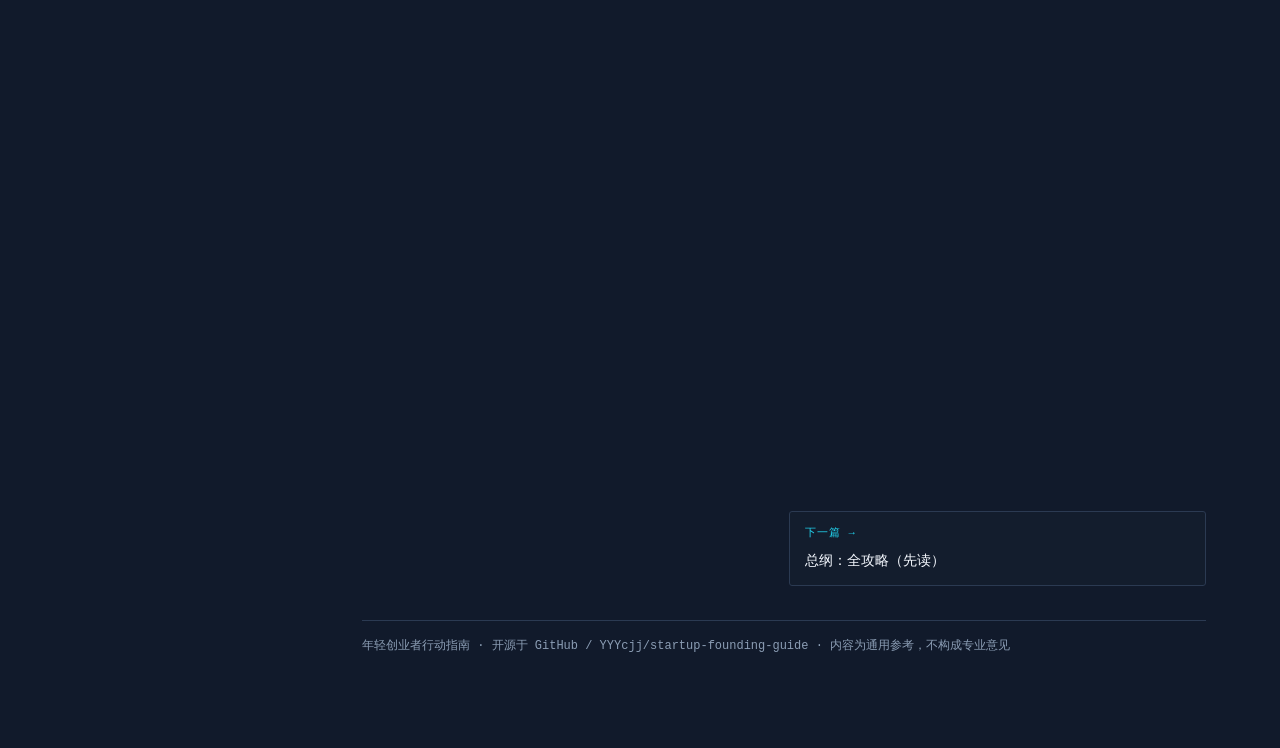
==== commit a9875c62: "背景升级：板块场景化（五层背景按板块换天气）+ 滚动视差 + 补回丢失的雾化层 + 板块色平滑过渡" ====
--- a/index.html
+++ b/index.html
@@ -14,12 +14,14 @@
 <body>
 <div class="progress" id="progress"></div>
 
-<!-- BG-3：星云 / 极光 / 等高线地形 / 透视地平 / 颗粒噪点（全部固定在最底层） -->
-<div class="fx-bg" aria-hidden="true">
+<!-- BG-3：星云 / 极光 / 等高线地形 / 透视地平 / 颗粒噪点（全部固定在最底层）
+     五层背景的强度、速率、构图由板块参数（CSS 变量 --bg-*）驱动，
+     滚动时还有一个统一的视差（JS 写 --par-*），所以翻板块是真的换风景 -->
+<div class="fx-bg" id="fxBg" aria-hidden="true">
   <div class="fx-nebula"><i></i><i></i><i></i></div>
   <div class="fx-aurora"><i></i><i></i><i></i><i></i><i></i></div>
   <div class="fx-terrain"></div>
-  <div class="fx-horizon"><i class="plane"></i></div>
+  <div class="fx-horizon"><i class="plane"></i><i class="haze"></i></div>
   <div class="fx-grain"></div>
 </div>
 
@@ -121,17 +123,36 @@
     return f.split("/").map(encodeURIComponent).join("/");
   }
 
-  /* ---------- 板块识别：取路径首段，用于按板块换色 ---------- */
+  /* ---------- 板块识别：取路径首段，用于按板块换色换景 ---------- */
   var SECS = ["公司", "家族", "个人与人际", "未来与投资", "附录"];
+  var SEC_MARK = { "公司": "①", "家族": "②", "个人与人际": "③", "未来与投资": "④", "附录": "⑤" };
+  var curSec = "";                     // 当前板块：用来判断"是不是真的换了环境"
+  var bgFirst = true;                  // 首屏没有"上一个环境"，不播重对焦
   function secOf(f) {
     var g = (f || "").split("/")[0];
     return SECS.indexOf(g) >= 0 ? g : "";
   }
+  /* 背景重对焦 + HUD 读数落定：这两个动作只在"板块真的变了"时发生。
+     首页与"入门"两篇属于无板块文档（data-sec 被移除），从板块走回首页
+     同样算换环境 —— 背景要从有性格的气候退回中性。 */
+  function bgFlip() {
+    if (reduceMotion) return;
+    /* 首屏那一次不算"切换" —— 无论是打开首页还是深链直接进某个板块，
+       第一次渲染都是"环境建立"而不是"环境改变"，不该在开场就闪一下。
+       这个门由 load() 的收尾关闭，所以从第二次板块变化起每次都播。 */
+    if (bgFirst) return;
+    var bg = $("fxBg"), hs = $("hudSec");
+    if (bg) { bg.classList.remove("sec-flip"); void bg.offsetWidth; bg.classList.add("sec-flip"); }
+    if (hs) { hs.classList.remove("flip"); void hs.offsetWidth; hs.classList.add("flip"); }
+  }
   function setPageSec(f) {
     var s = secOf(f);
+    var changed = s !== curSec;
+    curSec = s;
     if (s) document.documentElement.setAttribute("data-sec", s);
     else document.documentElement.removeAttribute("data-sec");
     hudSecUpdate();                    // 左下角遥测条同步显示当前板块
+    if (changed) bgFlip();
   }
   /* 给指向各板块的站内链接打色标 —— 一眼看出这条链接跳到哪个板块 */
   function tagLinks() {
@@ -256,6 +277,7 @@
       window.scrollTo(0, 0);
       armReveal();
       wipe();               // 换页冲击波（首次进入不播）
+      bgFirst = false;      // 首屏渲染完毕 —— 此后切板块，背景就该"重对焦"了
       decodeH1();           // 标题字形逐帧落定
       onScroll();           // 立刻同步 HUD 读数的百分比
       // 记住位置（含锚点）
@@ -513,6 +535,46 @@
      全部在 prefers-reduced-motion 下自动关闭
      ============================================================ */
 
+  /* ---------- BG 视差：滚动时五层背景以不同速率位移 ----------
+     原来的纵深只做在星野 canvas 里（近层星跑得快），CSS 那五层背景是钉死的 ——
+     滚动时一动不动，等于一张贴在最后的壁纸。这里给星云/极光/地形/地平各一个
+     最大位移（近层动得多、地面几乎不动），随滚动写入 --par-* 变量。
+     两个关键点：
+       ① 走 CSS 的独立属性 translate，**不是 transform**。极光帘、等高线地形、
+          第三团星云都在用 animation 改 transform，写内联 transform 会被动画
+          每帧顶掉；translate 属性与 transform 是复合关系，各改各的（见 style.css）。
+       ② rAF 节流 + 低通。滚动事件极为密集，如果每次回调都写四个变量，
+          等于每像素触发一次样式重算；这里只在帧里写，并让背景"缓半拍" ——
+          快速滚动时近层比远层晚一点跟上，纵深感是这么来的。
+     位置映射成 0~1 后走完就不动了：位移在 2200px 内线性展开，再往下
+     背景已经"到位"，读者也早就进入正文，不需要继续漂。 */
+  (function bgParallax() {
+    var root = document.documentElement;
+    if (reduceMotion || !root || !root.style) return;
+    var R = { neb: -70, aur: -122, ter: 66, hor: -22 };   // 各层最大位移(px)
+    var SPAN = 2200;
+    var cur = 0, tgt = 0, raf = 0, last = 0;
+    function apply(now) {
+      raf = 0;
+      /* 时间常数写法定值，不写"每帧乘 0.16" —— 后者在 30Hz 屏上会慢一倍、
+         在 120Hz 屏上快一倍。按 dt 归一后各刷新率手感一致。 */
+      var k = last ? Math.min(4, Math.max(.25, (now - last) / 16.67)) : 1;
+      last = now;
+      var d = tgt - cur;
+      if (Math.abs(d) < .0006) cur = tgt; else cur += d * (1 - Math.pow(.84, k));
+      root.style.setProperty("--par-neb", (cur * R.neb).toFixed(2) + "px");
+      root.style.setProperty("--par-aur", (cur * R.aur).toFixed(2) + "px");
+      root.style.setProperty("--par-ter", (cur * R.ter).toFixed(2) + "px");
+      root.style.setProperty("--par-hor", (cur * R.hor).toFixed(2) + "px");
+      if (cur !== tgt) raf = requestAnimationFrame(apply);
+    }
+    window.addEventListener("scroll", function () {
+      var sy = window.pageYOffset || root.scrollTop || 0;
+      tgt = sy < 0 ? 0 : (sy > SPAN ? 1 : sy / SPAN);
+      if (!raf) raf = requestAnimationFrame(apply);
+    }, { passive: true });
+  })();
+
   /* ---------- 深空星野：三层视差星 + 星芒光晕 + 上飘浮尘 + 偶发流星 ----------
      取代原来的单层粒子星网。远/中/近三层各自不同的大小、亮度、自漂速度与
      视差系数：滚动时近层跑得快、远层几乎不动，于是二维画布有了纵深。
@@ -1380,7 +1442,10 @@
   var hudSec = $("hudSec"), hudPct = $("hudPct"), hudTime = $("hudTime");
   function hudSecUpdate() {
     var s = document.documentElement.getAttribute("data-sec");
-    if (hudSec) hudSec.textContent = s || "INDEX";
+    if (!hudSec) return;
+    /* 带上序号：五个板块一眼可辨，且与侧栏分组标题的 ①②③ 对得上 */
+    if (s) hudSec.innerHTML = '<i class="hud-idx">' + (SEC_MARK[s] || "") + "</i>" + s;
+    else hudSec.textContent = "INDEX";
   }
   (function hudClock() {
     if (!hudTime) return;
